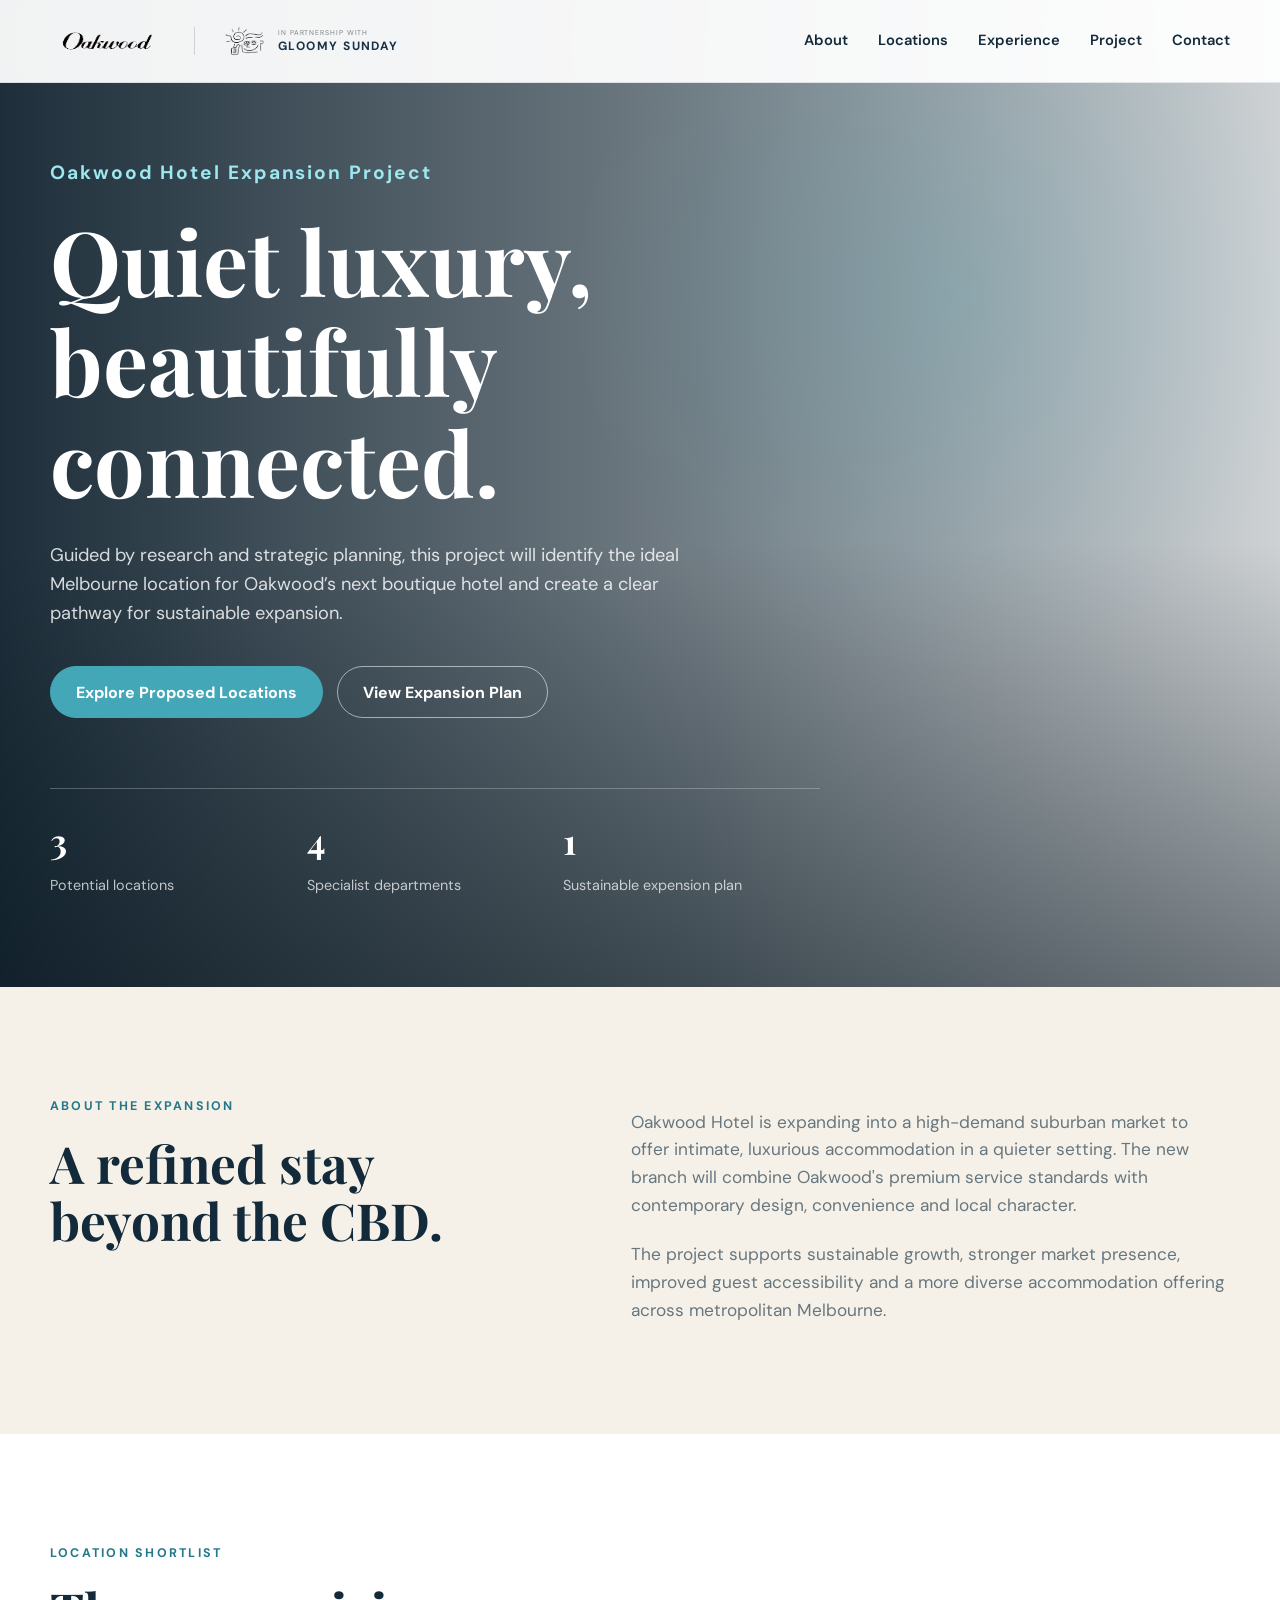
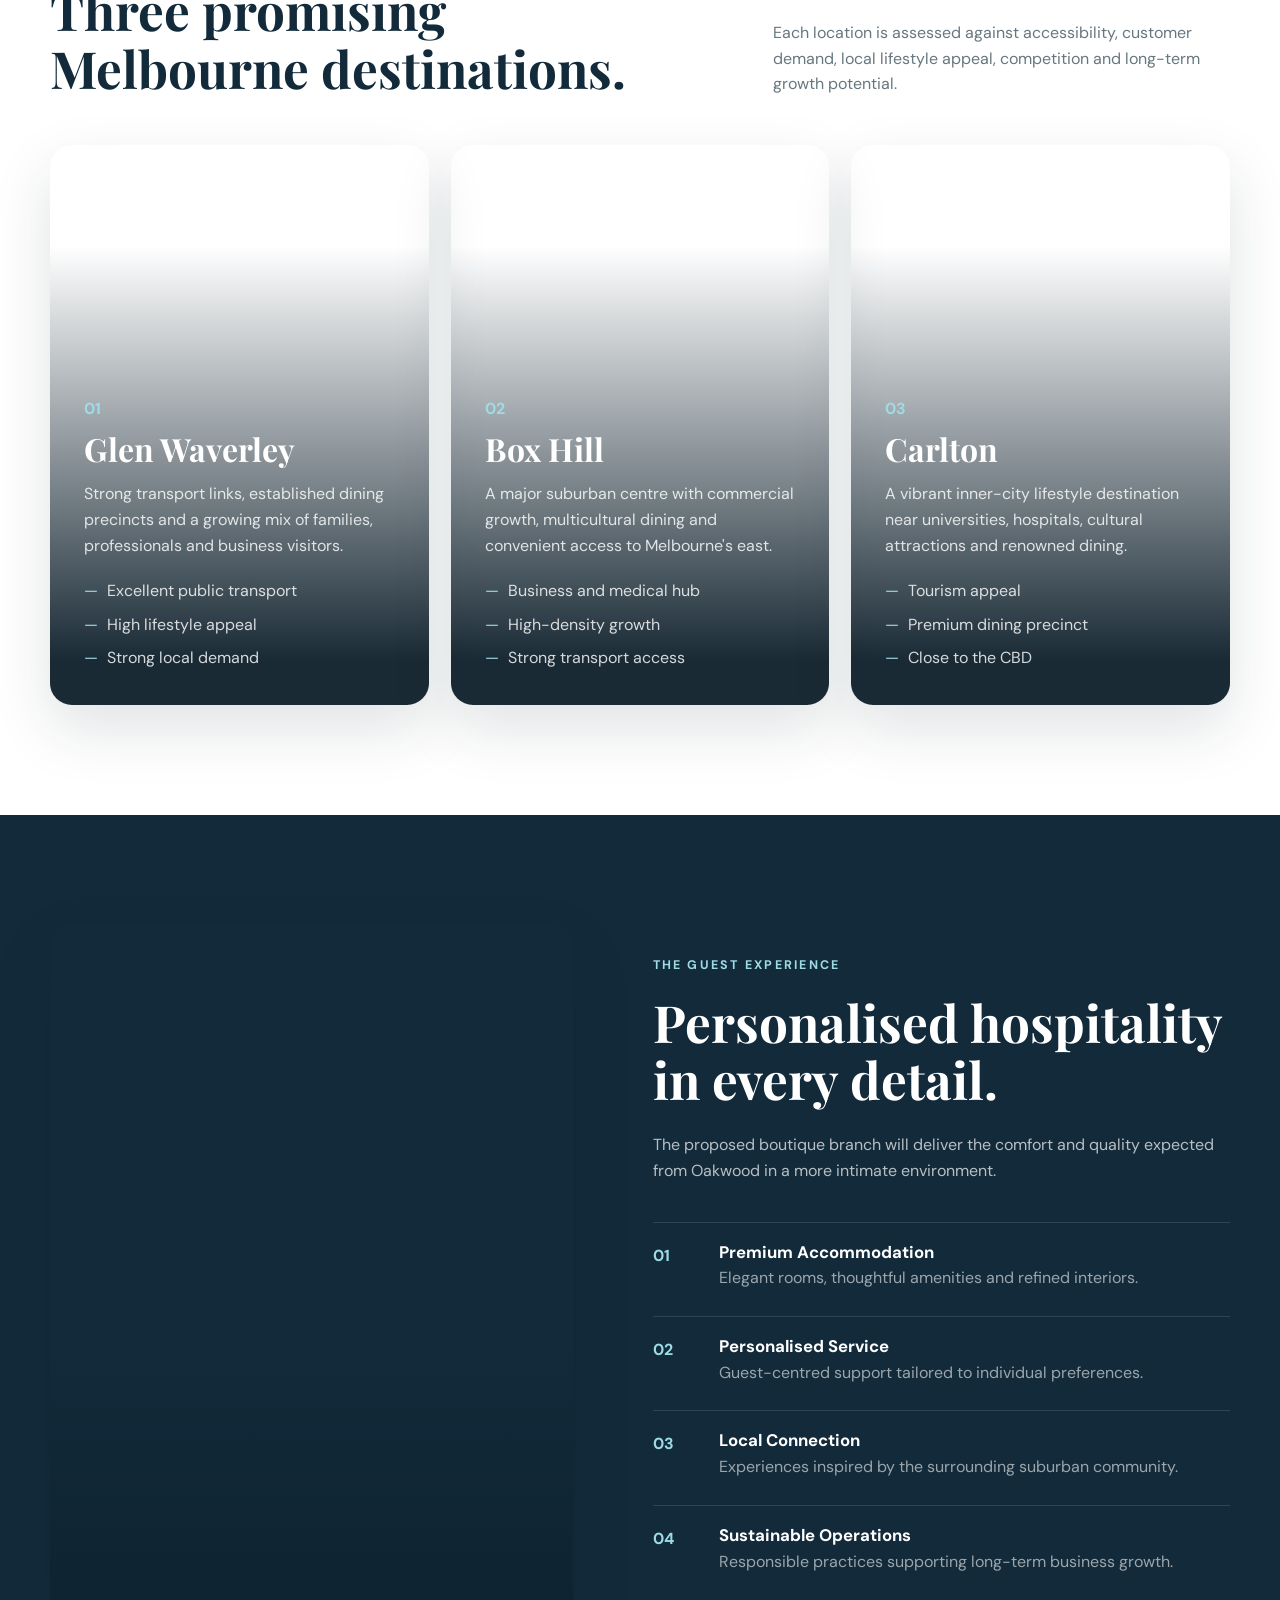
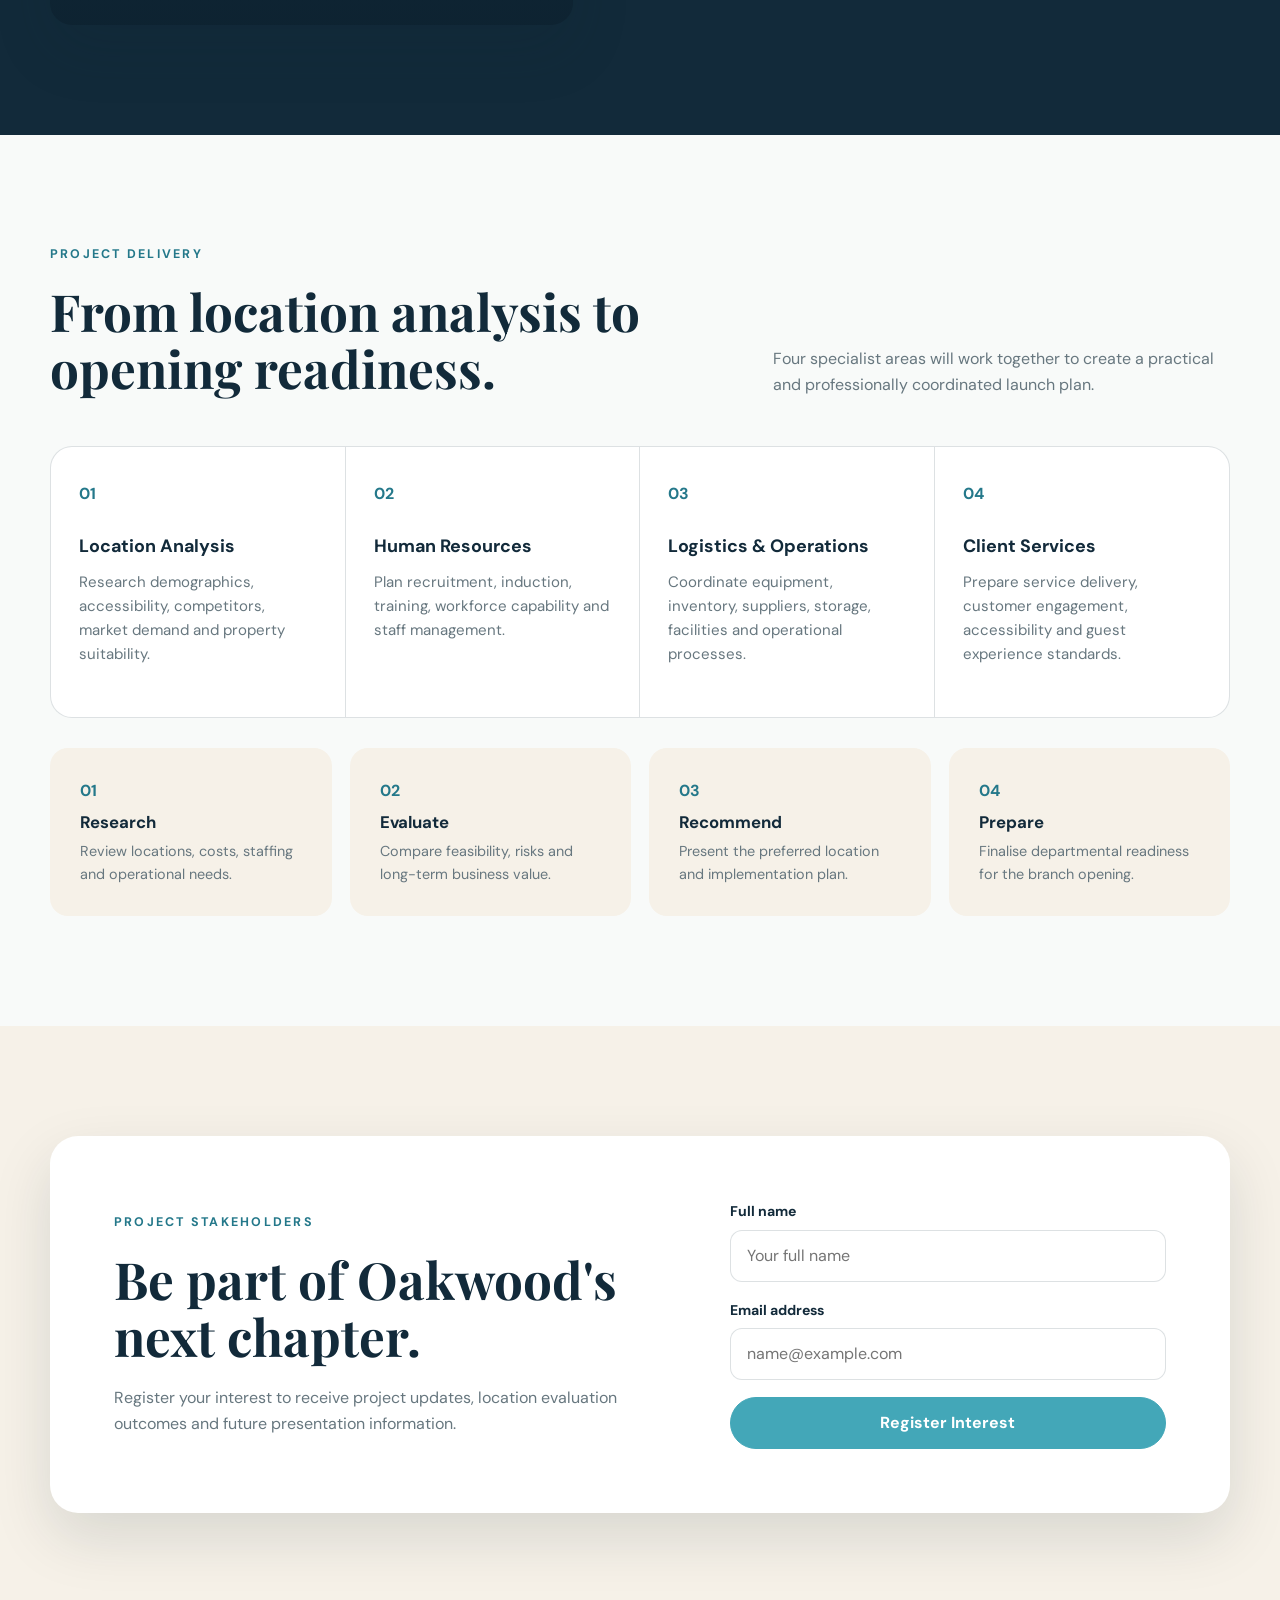
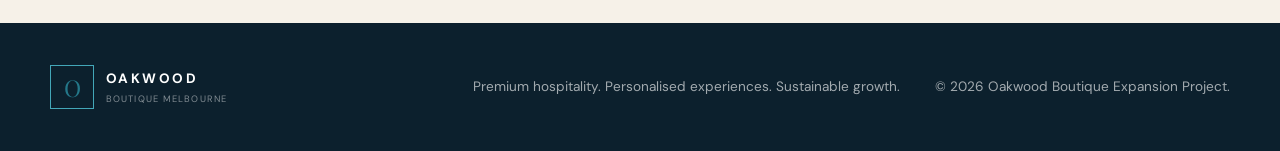
==== index.html @ e3564b0d "updating landing page, added team page" ====
<!DOCTYPE html>
<html lang="en">
<head>
  <meta charset="UTF-8" />
  <meta name="viewport" content="width=device-width, initial-scale=1.0" />
  <meta name="description" content="Oakwood Boutique Melbourne — intimate luxury accommodation in a quieter lifestyle destination." />
  <title>Oakwood Boutique Melbourne</title>
  <link rel="preconnect" href="https://fonts.googleapis.com" />
  <link rel="preconnect" href="https://fonts.gstatic.com" crossorigin />
  <link href="https://fonts.googleapis.com/css2?family=DM+Sans:wght@400;500;600;700&family=Playfair+Display:wght@600;700&display=swap" rel="stylesheet" />
  <link rel="stylesheet" href="styles.css" />
</head>

<body>
  <header class="site-header">
    <div class="container nav-wrap">

      <!-- OAKWOOD LOGO -->
      <a
        class="oakwood-link"
        href="https://www.discoverasr.com/en/oakwood"
        target="_blank"
        rel=""
        aria-label="Visit the Oakwood website"
      >
        <img  src="assets/img/oakwood.png" alt="Oakwood" class="oakwood-logo">
      </a>

      <span class="brand-divider" aria-hidden="true"></span>

      <!-- OUR LOGO -->
      <a
        class="partner-brand"
        href="gloomy_sunday.html"
        target="_blank"
        rel="noopener noreferrer"
        aria-label="Visit the Gloomy Sunday website"
      >
       <!--<span class="partner-brand" href="" aria-label="Your company website"> --> 
          <img src="assets/img/logo.png" alt="Gloomy Sunday" class="partner-logo">
       <!-- </span> -->
        <span class="partner-text">
          <small>IN PARTNERSHIP WITH</small>
          <strong>GLOOMY SUNDAY</strong>
        </span>
      </a>

      <nav class="nav" aria-label="Primary navigation">
        <a href="#about">About</a>
        <a href="#locations">Locations</a>
        <a href="#experience">Experience</a>
        <a href="#project">Project</a>
        <a href="#contact">Contact</a>
      </nav>
      <!-- 
      <a class="btn btn-small" href="#contact">Register Interest</a>
      -->
    </div>
  </header>

  <main>
    <section class="hero" id="home">
      <div class="hero-overlay"></div>
      <div class="container hero-content">
        <p class="project-title">Oakwood Hotel Expansion Project</p>
        <h1>Quiet luxury,<br />beautifully connected.</h1>
        <p class="hero-copy">Guided by research and strategic planning, this project will identify the ideal Melbourne location for Oakwood’s next boutique hotel and create a clear pathway for sustainable expansion.</p>
        <div class="hero-actions">
          <a class="btn" href="#locations">Explore Proposed Locations</a>
          <a class="btn btn-ghost" href="#project">View Expansion Plan</a>
        </div>
        <div class="hero-stats" aria-label="Project highlights">
          <div><strong>3</strong><span>Potential locations</span></div>
          <div><strong>4</strong><span>Specialist departments</span></div>
          <div><strong>1</strong><span>Sustainable expension plan</span></div>
        </div>
      </div>
    </section>

    <section class="intro section" id="about">
      <div class="container split">
        <div>
          <p class="eyebrow">ABOUT THE EXPANSION</p>
          <h2>A refined stay beyond the CBD.</h2>
        </div>
        <div class="intro-copy">
          <p>Oakwood Hotel is expanding into a high-demand suburban market to offer intimate, luxurious accommodation in a quieter setting. The new branch will combine Oakwood's premium service standards with contemporary design, convenience and local character.</p>
          <p>The project supports sustainable growth, stronger market presence, improved guest accessibility and a more diverse accommodation offering across metropolitan Melbourne.</p>
        </div>
      </div>
    </section>

    <section class="locations section" id="locations">
      <div class="container">
        <div class="section-heading">
          <div>
            <p class="eyebrow">LOCATION SHORTLIST</p>
            <h2>Three promising Melbourne destinations.</h2>
          </div>
          <p>Each location is assessed against accessibility, customer demand, local lifestyle appeal, competition and long-term growth potential.</p>
        </div>
        <div class="location-grid">
          <article class="location-card card-one">
            <div class="card-shade"></div>
            <div class="location-content">
              <span>01</span><h3>Glen Waverley</h3>
              <p>Strong transport links, established dining precincts and a growing mix of families, professionals and business visitors.</p>
              <ul><li>Excellent public transport</li><li>High lifestyle appeal</li><li>Strong local demand</li></ul>
            </div>
          </article>
          <article class="location-card card-two">
            <div class="card-shade"></div>
            <div class="location-content">
              <span>02</span><h3>Box Hill</h3>
              <p>A major suburban centre with commercial growth, multicultural dining and convenient access to Melbourne's east.</p>
              <ul><li>Business and medical hub</li><li>High-density growth</li><li>Strong transport access</li></ul>
            </div>
          </article>
          <article class="location-card card-three">
            <div class="card-shade"></div>
            <div class="location-content">
              <span>03</span><h3>Carlton</h3>
              <p>A vibrant inner-city lifestyle destination near universities, hospitals, cultural attractions and renowned dining.</p>
              <ul><li>Tourism appeal</li><li>Premium dining precinct</li><li>Close to the CBD</li></ul>
            </div>
          </article>
        </div>
      </div>
    </section>

    <section class="experience section" id="experience">
      <div class="container experience-grid">
        <div class="experience-image" role="img" aria-label="Luxury boutique hotel room"></div>
        <div class="experience-content">
          <p class="eyebrow">THE GUEST EXPERIENCE</p>
          <h2>Personalised hospitality in every detail.</h2>
          <p>The proposed boutique branch will deliver the comfort and quality expected from Oakwood in a more intimate environment.</p>
          <div class="feature-list">
            <article><span>01</span><div><h3>Premium Accommodation</h3><p>Elegant rooms, thoughtful amenities and refined interiors.</p></div></article>
            <article><span>02</span><div><h3>Personalised Service</h3><p>Guest-centred support tailored to individual preferences.</p></div></article>
            <article><span>03</span><div><h3>Local Connection</h3><p>Experiences inspired by the surrounding suburban community.</p></div></article>
            <article><span>04</span><div><h3>Sustainable Operations</h3><p>Responsible practices supporting long-term business growth.</p></div></article>
          </div>
        </div>
      </div>
    </section>

    <section class="project section" id="project">
      <div class="container">
        <div class="section-heading">
          <div><p class="eyebrow">PROJECT DELIVERY</p><h2>From location analysis to opening readiness.</h2></div>
          <p>Four specialist areas will work together to create a practical and professionally coordinated launch plan.</p>
        </div>
        <div class="department-grid">
          <article><span>01</span><h3>Location Analysis</h3><p>Research demographics, accessibility, competitors, market demand and property suitability.</p></article>
          <article><span>02</span><h3>Human Resources</h3><p>Plan recruitment, induction, training, workforce capability and staff management.</p></article>
          <article><span>03</span><h3>Logistics & Operations</h3><p>Coordinate equipment, inventory, suppliers, storage, facilities and operational processes.</p></article>
          <article><span>04</span><h3>Client Services</h3><p>Prepare service delivery, customer engagement, accessibility and guest experience standards.</p></article>
        </div>
        <div class="timeline">
          <div><span>01</span><h3>Research</h3><p>Review locations, costs, staffing and operational needs.</p></div>
          <div><span>02</span><h3>Evaluate</h3><p>Compare feasibility, risks and long-term business value.</p></div>
          <div><span>03</span><h3>Recommend</h3><p>Present the preferred location and implementation plan.</p></div>
          <div><span>04</span><h3>Prepare</h3><p>Finalise departmental readiness for the branch opening.</p></div>
        </div>
      </div>
    </section>

    <section class="cta section" id="contact">
      <div class="container cta-box">
        <div>
          <p class="eyebrow">PROJECT STAKEHOLDERS</p>
          <h2>Be part of Oakwood's next chapter.</h2>
          <p>Register your interest to receive project updates, location evaluation outcomes and future presentation information.</p>
        </div>
        <form class="interest-form">
          <label><span>Full name</span><input type="text" name="name" placeholder="Your full name" required /></label>
          <label><span>Email address</span><input type="email" name="email" placeholder="name@example.com" required /></label>
          <button class="btn" type="submit">Register Interest</button>
        </form>
      </div>
    </section>
  </main>

  <footer class="site-footer">
    <div class="container footer-wrap">
      <a class="brand footer-brand" href="#home"><span class="brand-mark">O</span><span><strong>OAKWOOD</strong><small>BOUTIQUE MELBOURNE</small></span></a>
      <p>Premium hospitality. Personalised experiences. Sustainable growth.</p>
      <p>© 2026 Oakwood Boutique Expansion Project.</p>
    </div>
  </footer>
</body>
</html>
---- styles.css ----
:root {
    --navy: #122a3a;
    --navy-light: #1c4054;
    --teal: #43a7b8;
    --teal-dark: #24788a;
    --cream: #f6f1e8;
    --white: #fff;
    --text: #25333a;
    --muted: #67777f;
    --line: rgba(18, 42, 58, .14);
    --shadow: 0 24px 60px rgba(14, 36, 48, .13);
    --radius: 22px
}

* {
    box-sizing: border-box;
    margin: 0;
    padding: 0
}

html {
    scroll-behavior: smooth
}

body {
    font-family: "DM Sans", sans-serif;
    color: var(--text);
    background: var(--white);
    line-height: 1.6
}

a {
    color: inherit;
    text-decoration: none
}

ul {
    list-style: none
}

button,
input {
    font: inherit
}

.container {
    width: min(1180px, calc(100% - 40px));
    margin-inline: auto
}

.section {
    padding: 110px 0
}

.eyebrow {
    margin-bottom: 18px;
    color: var(--teal-dark);
    font-size: .78rem;
    font-weight: 700;
    letter-spacing: .18em
}

h1,
h2,
h3 {
    font-family: "Playfair Display", serif;
    color: var(--navy);
    line-height: 1.12
}

h1 {
    font-size: clamp(3.2rem, 7vw, 6.8rem)
}

h2 {
    font-size: clamp(2.25rem, 4vw, 4.25rem)
}

h3 {
    font-size: 1.4rem
}

.btn {
    display: inline-flex;
    align-items: center;
    justify-content: center;
    min-height: 52px;
    padding: 0 25px;
    border: 1px solid var(--teal);
    border-radius: 999px;
    background: var(--teal);
    color: var(--white);
    font-weight: 700;
    transition: .25s ease;
    cursor: pointer
}

.btn:hover {
    transform: translateY(-2px);
    background: var(--teal-dark);
    border-color: var(--teal-dark)
}

.btn-small {
    min-height: 44px;
    padding-inline: 20px;
    font-size: .9rem
}

.btn-ghost {
    background: transparent;
    border-color: rgba(255, 255, 255, .55)
}

.btn-ghost:hover {
    background: var(--white);
    border-color: var(--white);
    color: var(--navy)
}

.site-header {
    position: fixed;
    inset: 0 0 auto;
    z-index: 20;
    background: rgba(255, 255, 255, .94);
    border-bottom: 1px solid rgba(18, 42, 58, .1);
    backdrop-filter: blur(16px)
}

.nav-wrap {
    min-height: 82px;
    display: flex;
    align-items: center;
    gap: 28px
}

.brand {
    display: inline-flex;
    align-items: center;
    gap: 12px
}

.brand-mark {
    width: 44px;
    height: 44px;
    display: grid;
    place-items: center;
    border: 1px solid var(--teal);
    color: var(--teal-dark);
    font-family: "Playfair Display", serif;
    font-size: 1.45rem
}

.brand strong,
.brand small {
    display: block
}

.brand strong {
    color: var(--navy);
    letter-spacing: .18em
}

.brand small {
    margin-top: 2px;
    color: var(--muted);
    font-size: .58rem;
    letter-spacing: .12em
}

.nav {
    display: flex;
    gap: 30px;
    margin-left: auto;
}

.nav a {
    color: var(--navy);
    font-size: .92rem;
    font-weight: 600
}

.nav a:hover {
    color: var(--teal-dark)
}

.hero {
    min-height: 850px;
    position: relative;
    display: grid;
    align-items: center;
    padding: 160px 0 90px;
    background: linear-gradient(90deg, rgba(10, 29, 42, .92), rgba(10, 29, 42, .57) 55%, rgba(10, 29, 42, .2)), url("https://images.unsplash.com/photo-1566073771259-6a8506099945?auto=format&fit=crop&w=2200&q=85") center/cover no-repeat
}

.hero-overlay {
    position: absolute;
    inset: 0;
    background: radial-gradient(circle at 74% 30%, rgba(67, 167, 184, .18), transparent 32%), linear-gradient(0deg, rgba(4, 17, 25, .48), transparent 45%)
}

.hero-content {
    position: relative;
    z-index: 1
}

.hero .eyebrow {
    color: #9edbe5
}

.hero h1 {
    max-width: 830px;
    color: var(--white)
}

.hero-copy {
    max-width: 680px;
    margin-top: 30px;
    color: rgba(255, 255, 255, .82);
    font-size: 1.14rem
}

.hero-actions {
    display: flex;
    flex-wrap: wrap;
    gap: 14px;
    margin-top: 38px
}

.hero-stats {
    max-width: 770px;
    display: grid;
    grid-template-columns: repeat(3, 1fr);
    margin-top: 70px;
    border-top: 1px solid rgba(255, 255, 255, .25)
}

.hero-stats div {
    padding: 24px 28px 0 0
}

.hero-stats strong,
.hero-stats span {
    display: block
}

.hero-stats strong {
    color: var(--white);
    font-family: "Playfair Display", serif;
    font-size: 2.2rem
}

.hero-stats span {
    margin-top: 4px;
    color: rgba(255, 255, 255, .72);
    font-size: .9rem
}

.intro {
    background: var(--cream)
}

.split {
    display: grid;
    grid-template-columns: .9fr 1.1fr;
    align-items: start;
    gap: 90px
}

.intro-copy {
    display: grid;
    gap: 22px;
    padding-top: 12px;
    color: var(--muted);
    font-size: 1.08rem
}

.section-heading {
    display: grid;
    grid-template-columns: 1fr .7fr;
    align-items: end;
    gap: 70px;
    margin-bottom: 48px
}

.section-heading>p {
    max-width: 500px;
    color: var(--muted)
}

.location-grid {
    display: grid;
    grid-template-columns: repeat(3, 1fr);
    gap: 22px
}

.location-card {
    min-height: 560px;
    position: relative;
    overflow: hidden;
    display: flex;
    align-items: end;
    border-radius: var(--radius);
    background-position: center;
    background-size: cover;
    box-shadow: var(--shadow)
}

.card-one {
    background-image: url("https://images.unsplash.com/photo-1518005020951-eccb494ad742?auto=format&fit=crop&w=1000&q=85")
}

.card-two {
    background-image: url("https://images.unsplash.com/photo-1480714378408-67cf0d13bc1b?auto=format&fit=crop&w=1000&q=85")
}

.card-three {
    background-image: url("https://images.unsplash.com/photo-1519046904884-53103b34b206?auto=format&fit=crop&w=1000&q=85")
}

.card-shade {
    position: absolute;
    inset: 0;
    background: linear-gradient(180deg, transparent 18%, rgba(8, 26, 38, .93) 92%)
}

.location-content {
    position: relative;
    z-index: 1;
    padding: 34px;
    color: rgba(255, 255, 255, .82)
}

.location-content>span {
    color: #9edbe5;
    font-weight: 700
}

.location-content h3 {
    margin: 9px 0 15px;
    color: var(--white);
    font-size: 2rem
}

.location-content ul {
    display: grid;
    gap: 8px;
    margin-top: 20px
}

.location-content li::before {
    content: "—";
    margin-right: 9px;
    color: #9edbe5
}

.experience {
    background: var(--navy)
}

.experience-grid {
    display: grid;
    grid-template-columns: .95fr 1.05fr;
    gap: 80px;
    align-items: center
}

.experience-image {
    min-height: 700px;
    border-radius: var(--radius);
    background: linear-gradient(180deg, transparent 60%, rgba(10, 29, 42, .55)), url("https://images.unsplash.com/photo-1611892440504-42a792e24d32?auto=format&fit=crop&w=1200&q=85") center/cover;
    box-shadow: var(--shadow)
}

.experience-content .eyebrow {
    color: #9edbe5
}

.experience-content h2 {
    color: var(--white)
}

.experience-content>p:not(.eyebrow) {
    max-width: 570px;
    margin-top: 24px;
    color: rgba(255, 255, 255, .7)
}

.feature-list {
    display: grid;
    gap: 5px;
    margin-top: 38px
}

.feature-list article {
    display: grid;
    grid-template-columns: 48px 1fr;
    gap: 18px;
    padding: 20px 0;
    border-top: 1px solid rgba(255, 255, 255, .12)
}

.feature-list article>span {
    color: #9edbe5;
    font-weight: 700
}

.feature-list h3 {
    color: var(--white);
    font-family: "DM Sans", sans-serif;
    font-size: 1.05rem
}

.feature-list p {
    margin-top: 4px;
    color: rgba(255, 255, 255, .58)
}

.project {
    background: #f8faf9
}

.department-grid {
    display: grid;
    grid-template-columns: repeat(4, 1fr);
    border: 1px solid var(--line);
    border-radius: var(--radius);
    overflow: hidden;
    background: var(--white)
}

.department-grid article {
    min-height: 270px;
    padding: 34px 28px;
    border-right: 1px solid var(--line)
}

.department-grid article:last-child {
    border-right: 0
}

.department-grid span {
    display: block;
    margin-bottom: 30px;
    color: var(--teal-dark);
    font-weight: 700
}

.department-grid h3 {
    margin-bottom: 14px;
    font-family: "DM Sans", sans-serif;
    font-size: 1.12rem
}

.department-grid p {
    color: var(--muted);
    font-size: .94rem
}

.timeline {
    display: grid;
    grid-template-columns: repeat(4, 1fr);
    gap: 18px;
    margin-top: 30px
}

.timeline div {
    padding: 30px;
    border-radius: 18px;
    background: var(--cream)
}

.timeline span {
    color: var(--teal-dark);
    font-weight: 700
}

.timeline h3 {
    margin: 10px 0 8px;
    font-family: "DM Sans", sans-serif;
    font-size: 1.05rem
}

.timeline p {
    color: var(--muted);
    font-size: .9rem
}

.cta {
    background: var(--cream)
}

.cta-box {
    display: grid;
    grid-template-columns: 1fr .8fr;
    gap: 70px;
    align-items: center;
    padding: 64px;
    border-radius: 28px;
    background: var(--white);
    box-shadow: var(--shadow)
}

.cta-box>div>p:last-child {
    max-width: 620px;
    margin-top: 20px;
    color: var(--muted)
}

.interest-form {
    display: grid;
    gap: 17px
}

.interest-form label {
    display: grid;
    gap: 7px
}

.interest-form label span {
    color: var(--navy);
    font-size: .88rem;
    font-weight: 700
}

.interest-form input {
    width: 100%;
    min-height: 52px;
    padding: 0 16px;
    border: 1px solid var(--line);
    border-radius: 12px;
    outline: 0
}

.interest-form input:focus {
    border-color: var(--teal);
    box-shadow: 0 0 0 4px rgba(67, 167, 184, .12)
}

.site-footer {
    padding: 42px 0;
    background: #0c202d;
    color: rgba(255, 255, 255, .62)
}

.footer-wrap {
    display: grid;
    grid-template-columns: 1fr auto auto;
    align-items: center;
    gap: 35px;
    font-size: .85rem
}

.footer-brand strong {
    color: var(--white)
}

.footer-brand small {
    color: rgba(255, 255, 255, .48)
}

@media(max-width:980px) {
    .nav {
        display: none
    }

    .section {
        padding: 85px 0
    }

    .split,
    .section-heading,
    .experience-grid,
    .cta-box {
        grid-template-columns: 1fr;
        gap: 40px
    }

    .location-grid {
        grid-template-columns: 1fr
    }

    .location-card {
        min-height: 480px
    }

    .department-grid,
    .timeline {
        grid-template-columns: repeat(2, 1fr)
    }

    .department-grid article:nth-child(2) {
        border-right: 0
    }

    .department-grid article:nth-child(-n+2) {
        border-bottom: 1px solid var(--line)
    }

    .footer-wrap {
        grid-template-columns: 1fr
    }
}

@media(max-width:640px) {
    .container {
        width: min(100% - 26px, 1180px)
    }

    .site-header .btn-small {
        display: none
    }

    .nav-wrap {
        min-height: 72px
    }

    .hero {
        min-height: 760px;
        padding-top: 130px
    }

    .hero-actions {
        align-items: stretch;
        flex-direction: column
    }

    .hero-stats {
        grid-template-columns: 1fr;
        gap: 12px;
        margin-top: 48px
    }

    .hero-stats div {
        display: flex;
        align-items: baseline;
        gap: 15px;
        padding-top: 15px
    }

    .location-content {
        padding: 28px 24px
    }

    .experience-image {
        min-height: 480px
    }

    .department-grid,
    .timeline {
        grid-template-columns: 1fr
    }

    .department-grid article {
        border-right: 0;
        border-bottom: 1px solid var(--line)
    }

    .department-grid article:last-child {
        border-bottom: 0
    }

    .cta-box {
        padding: 34px 24px
    }
}

.brand-lockup {
    display: flex;
    align-items: center;
    gap: 18px;
    min-height: 64px;
}

.brand,
.partner-brand {
    display: flex;
    align-items: center;
    text-decoration: none;
}

.oakwood-logo {
    display: block;
    width: 116px;
    height: auto;
}

.brand-divider {
    width: 1px;
    height: 28px;
    background: #cbd3d7;
}

.partner-brand {
    gap: 10px;
    color: #173247;
}

.partner-logo {
    display: block;
    width: 45px;
    height: 45px;
    object-fit: contain;

    /* Temporarily hides a white PNG background */
    mix-blend-mode: multiply;
}

.partner-text {
    display: flex;
    flex-direction: column;
    line-height: 1.1;
}

.partner-text small {
    margin-bottom: 4px;
    color: #76838a;
    font-size: 7px;
    letter-spacing: 0.13em;
}

.partner-text strong {
    color: #173247;
    font-size: 12px;
    letter-spacing: 0.12em;
    white-space: nowrap;
}

.project-title {
  margin: 0 0 24px;
  color: #9de7ef;
  font-size: clamp(16px, 1.5vw, 22px);
  font-weight: 700;
  line-height: 1.35;
  letter-spacing: 0.1em;
}

.gloomy-page {
  margin: 0;
  color: #173247;
  background: #f4f1eb;
}

.gloomy-header {
  background: #ffffff;
  border-bottom: 1px solid #dfe4e6;
}

.gloomy-nav {
  min-height: 82px;
  display: flex;
  align-items: center;
  justify-content: space-between;
}

.back-link,
.gloomy-brand {
  color: #173247;
  text-decoration: none;
}

.gloomy-brand {
  display: flex;
  align-items: center;
  gap: 10px;
  letter-spacing: 0.12em;
}

.gloomy-brand img {
  width: 34px;
  height: 34px;
  object-fit: contain;
}

.gloomy-hero {
  min-height: calc(100vh - 82px);
  display: flex;
  align-items: center;
}

.gloomy-hero-content {
  max-width: 850px;
}

.gloomy-hero h1 {
  margin: 18px 0 24px;
  font-size: clamp(56px, 8vw, 120px);
  line-height: 0.92;
}

.gloomy-introduction {
  max-width: 650px;
  margin-bottom: 32px;
  font-size: 19px;
  line-height: 1.7;
}

html {
  scroll-behavior: smooth;
}

.gloomy-page {
  color: #173247;
  background: #f5f2ec;
}

.gs-hero {
  padding: clamp(90px, 12vw, 150px) 0 70px;
  background:
    radial-gradient(circle at 85% 20%, #d7eef0 0, transparent 35%),
    #f5f2ec;
}

.gs-eyebrow {
  margin: 0 0 20px;
  color: #319daf;
  font-size: 12px;
  font-weight: 700;
  letter-spacing: 0.18em;
}

.gs-hero h1 {
  max-width: 1000px;
  margin: 0;
  font-size: clamp(52px, 7vw, 104px);
  line-height: 0.95;
  letter-spacing: -0.04em;
}

.gs-introduction {
  max-width: 720px;
  margin: 32px 0;
  font-size: 20px;
  line-height: 1.7;
}

.gs-actions {
  display: flex;
  flex-wrap: wrap;
  gap: 14px;
}

.gs-button {
  display: inline-flex;
  align-items: center;
  justify-content: center;
  min-height: 52px;
  padding: 0 26px;
  border: 1px solid #173247;
  border-radius: 999px;
  color: #173247;
  font-weight: 700;
  text-decoration: none;
}

.gs-button-primary {
  border-color: #43adc0;
  color: white;
  background: #43adc0;
}

.gs-button-secondary {
  background: transparent;
}

.gs-stats {
  display: grid;
  grid-template-columns: repeat(3, 1fr);
  margin-top: 90px;
  padding-top: 30px;
  border-top: 1px solid #bac5c7;
}

.gs-stats div {
  display: flex;
  flex-direction: column;
}

.gs-stats strong {
  font-family: Georgia, serif;
  font-size: 42px;
}

.gs-stats span {
  color: #607077;
}

.gs-section {
  padding: 110px 0;
}

.gs-section-heading {
  display: grid;
  grid-template-columns: 1.3fr 1fr;
  gap: 70px;
  align-items: end;
  margin-bottom: 55px;
}

.gs-section-heading h2 {
  margin: 0;
  font-size: clamp(42px, 5vw, 72px);
  line-height: 1;
}

.gs-section-heading p {
  margin: 0;
  color: #64737a;
  font-size: 17px;
  line-height: 1.7;
}

.team-grid,
.values-grid,
.working-grid {
  display: grid;
  grid-template-columns: repeat(4, 1fr);
  gap: 18px;
}

.team-card {
  position: relative;
  min-height: 390px;
  padding: 28px;
  border: 1px solid #ccd4d5;
  background: #ffffff;
}

.member-initial {
  width: 58px;
  height: 58px;
  display: grid;
  place-items: center;
  border-radius: 50%;
  color: white;
  background: #173247;
  font-family: Georgia, serif;
  font-size: 27px;
}

.member-number {
  position: absolute;
  top: 25px;
  right: 25px;
  color: #89979c;
}

.team-card h3 {
  margin: 35px 0 8px;
  font-size: 28px;
}

.member-role {
  min-height: 48px;
  color: #319daf;
  font-size: 13px;
  font-weight: 700;
  line-height: 1.5;
  letter-spacing: 0.05em;
}

.member-description {
  margin-top: 25px;
  color: #617077;
  line-height: 1.65;
}

.gs-values-section {
  color: white;
  background: #173247;
}

.gs-values-section .gs-section-heading p {
  color: #b7c6cc;
}

.value-card {
  padding: 28px 0;
  border-top: 1px solid #627681;
}

.value-card span {
  color: #63c2d1;
  font-size: 13px;
}

.value-card h3 {
  margin: 35px 0 15px;
  font-size: 23px;
}

.value-card p {
  color: #c6d1d5;
  line-height: 1.7;
}

.working-grid article {
  padding: 28px;
  background: #e7ecea;
}

.working-grid strong {
  color: #319daf;
}

.working-grid h3 {
  margin: 35px 0 14px;
  font-size: 25px;
}

.working-grid p {
  color: #617077;
  line-height: 1.7;
}

.gs-commitment {
  padding: 110px 0;
  color: white;
  background: #102b3b;
}

.commitment-inner h2 {
  max-width: 1000px;
  margin: 0 0 40px;
  font-size: clamp(38px, 5vw, 70px);
  line-height: 1.08;
}

@media (max-width: 900px) {
  .team-grid,
  .values-grid,
  .working-grid {
    grid-template-columns: repeat(2, 1fr);
  }

  .gs-section-heading {
    grid-template-columns: 1fr;
    gap: 25px;
  }
}

@media (max-width: 600px) {
  .team-grid,
  .values-grid,
  .working-grid,
  .gs-stats {
    grid-template-columns: 1fr;
  }

  .gs-stats {
    gap: 25px;
  }

  .gs-section {
    padding: 75px 0;
  }
}

.team-card .member-initial {
  width: 58px;
  height: 58px;
  min-width: 58px;
  flex: 0 0 58px;

  padding: 0;
  border-radius: 50%;
  overflow: hidden;
}

.team-card .member-initial img {
  display: block;
  width: 100%;
  height: 100%;
  max-width: 100%;

  object-fit: cover;
  object-position: center;
}

.member-initial img.sithara-photo {
  width: 90%;
  height: 90%;
  max-width: none;
  object-fit: cover;
  transform: translateX(10%);
}

.gs-values-section .gs-section-heading h2,
.gs-values-section .value-card h3 {
  color: #ffffff;
}

.gs-values-section .gs-section-heading p,
.gs-values-section .value-card p {
  color: #d8e2e6;
}

.gs-values-section .value-card {
  border-top-color: rgba(255, 255, 255, 0.35);
}

.gs-values-section .value-card span {
  color: #65d3e3;
}

.gs-commitment .commitment-inner h2 {
  color: #ffffff;
}

.gs-commitment .gs-eyebrow {
  color: #65d3e3;
}
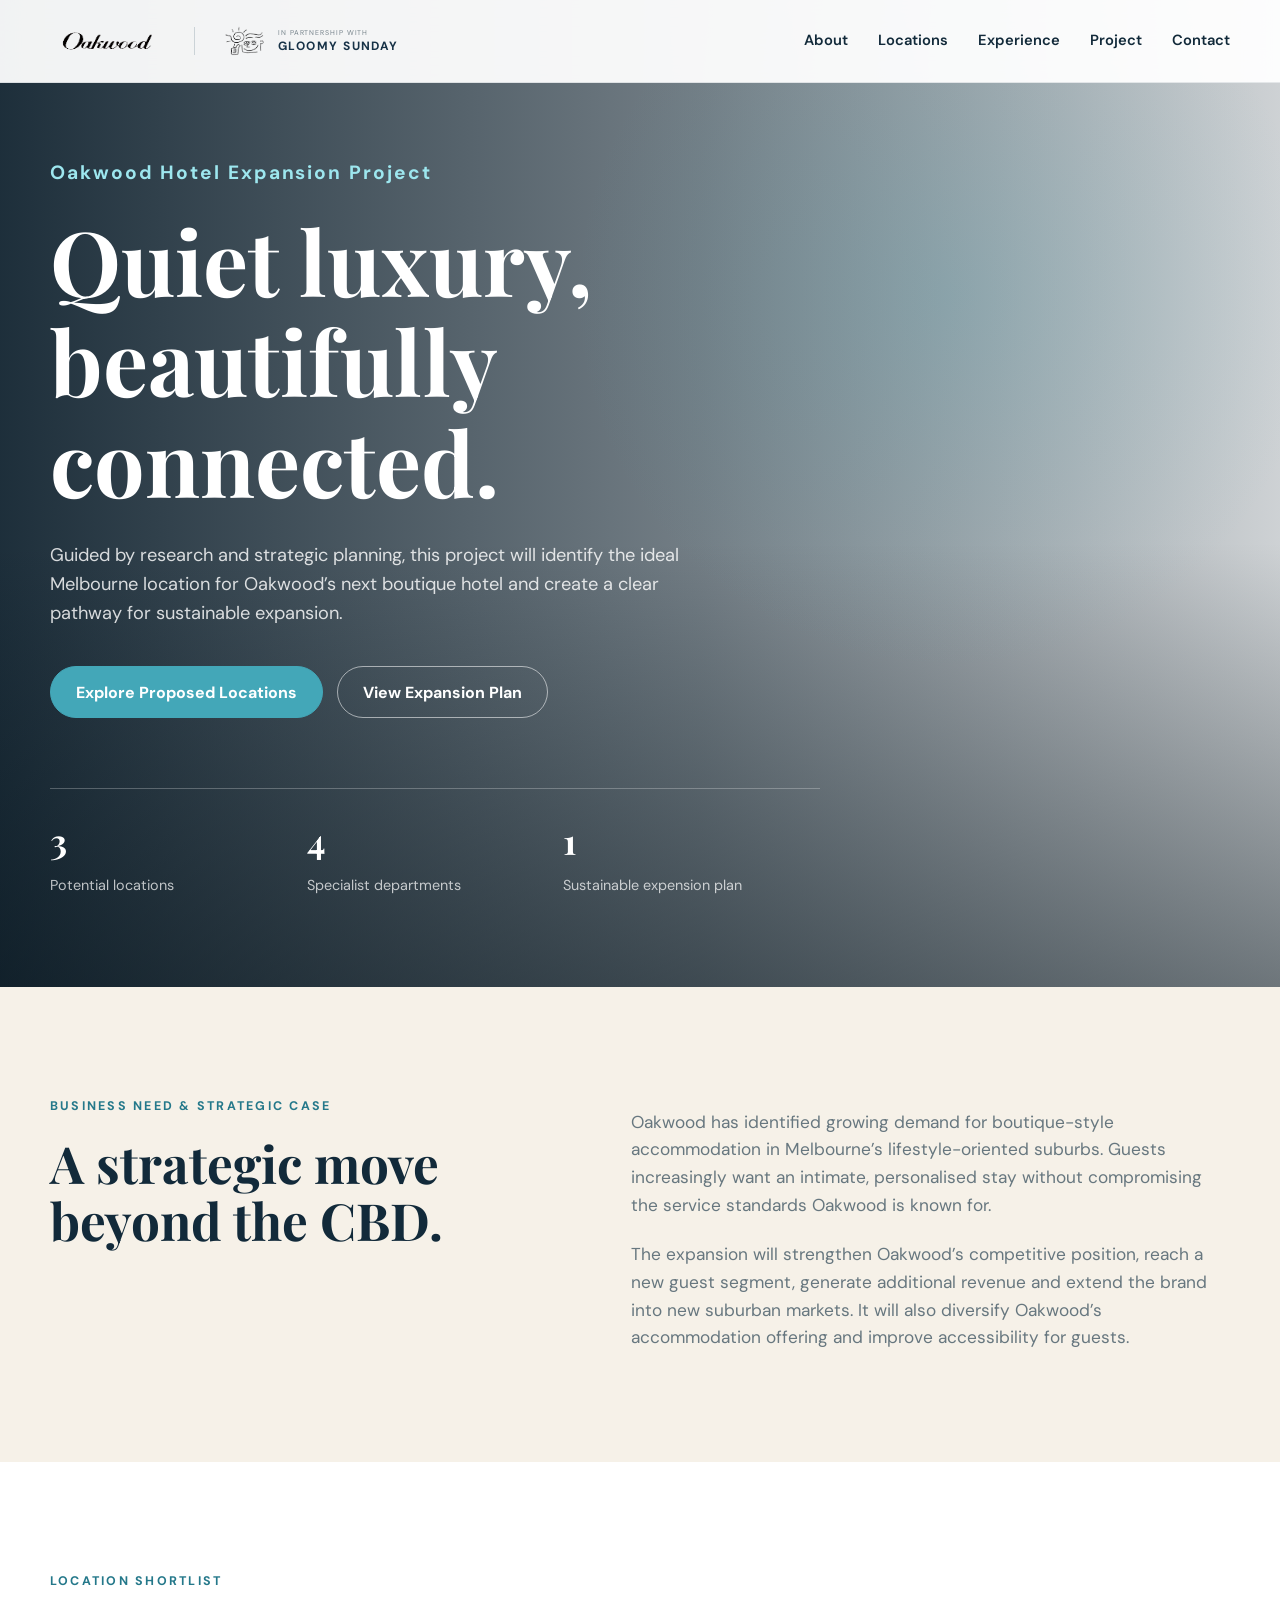
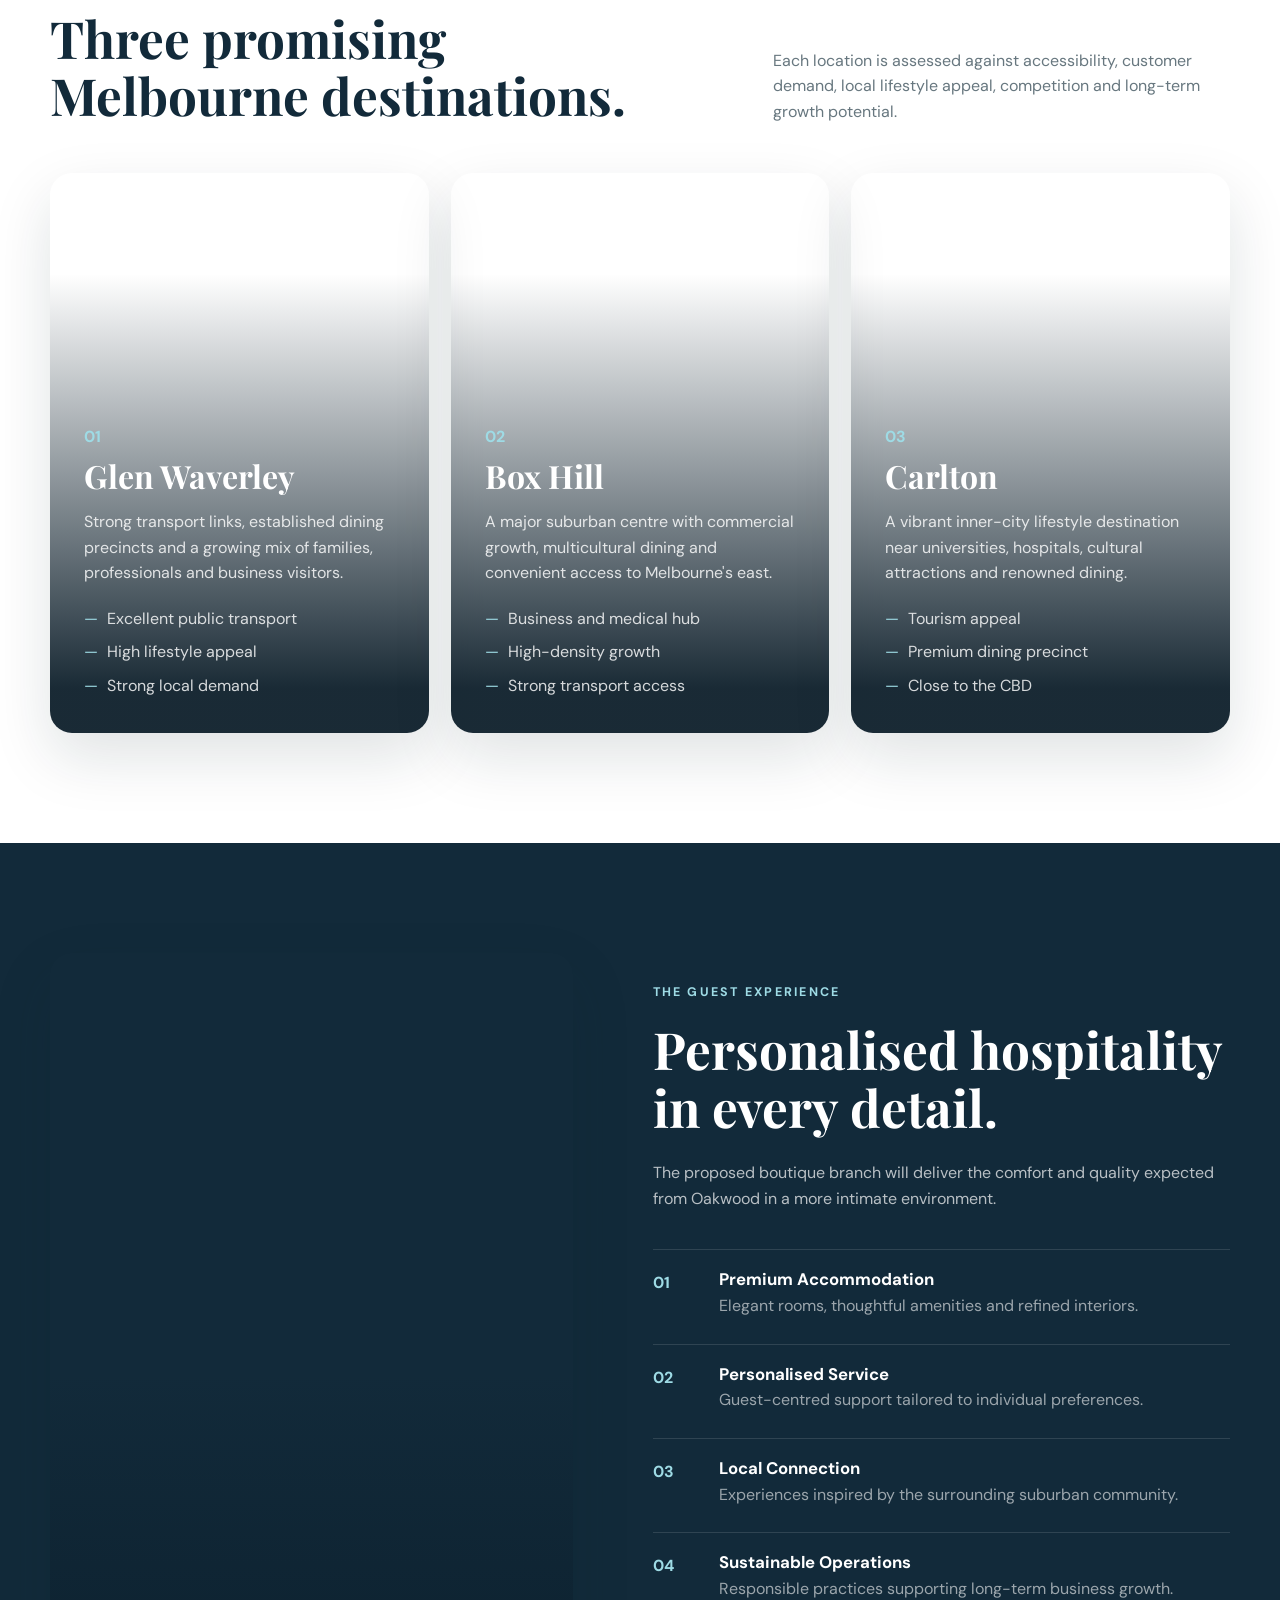
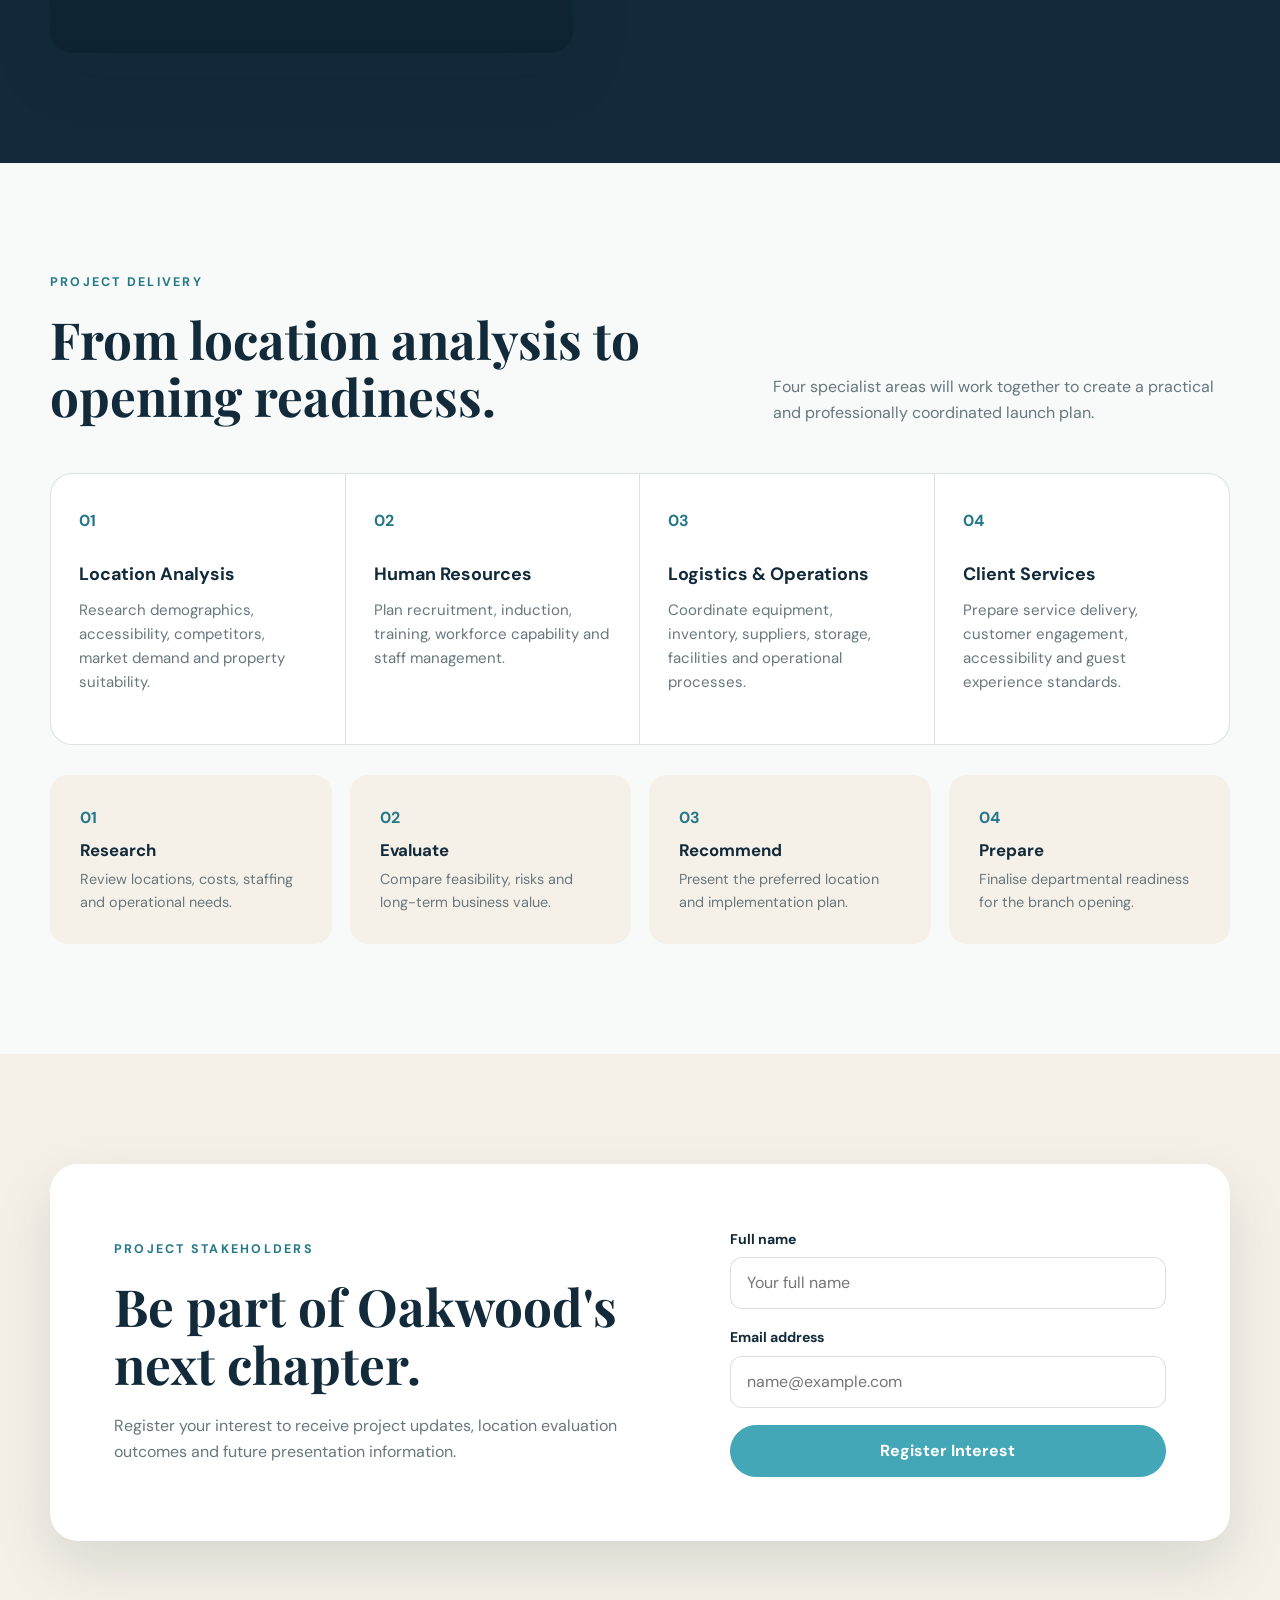
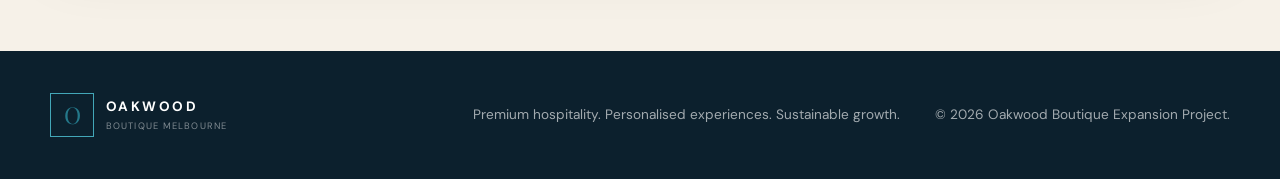
==== commit 6cc8cab0: "item 4 slide updated" ====
--- a/index.html
+++ b/index.html
@@ -80,13 +80,12 @@
     <section class="intro section" id="about">
       <div class="container split">
         <div>
-          <p class="eyebrow">ABOUT THE EXPANSION</p>
-          <h2>A refined stay beyond the CBD.</h2>
+          <p class="eyebrow">BUSINESS NEED & STRATEGIC CASE</p>
+          <h2>A strategic move beyond the CBD.</h2>
         </div>
         <div class="intro-copy">
-          <p>Oakwood Hotel is expanding into a high-demand suburban market to offer intimate, luxurious accommodation in a quieter setting. The new branch will combine Oakwood's premium service standards with contemporary design, convenience and local character.</p>
-          <p>The project supports sustainable growth, stronger market presence, improved guest accessibility and a more diverse accommodation offering across metropolitan Melbourne.</p>
-        </div>
+          <p>Oakwood has identified growing demand for boutique-style accommodation in Melbourne’s lifestyle-oriented suburbs. Guests increasingly want an intimate, personalised stay without compromising the service standards Oakwood is known for.</p>
+          <p>The expansion will strengthen Oakwood’s competitive position, reach a new guest segment, generate additional revenue and extend the brand into new suburban markets. It will also diversify Oakwood’s accommodation offering and improve accessibility for guests.</p>
       </div>
     </section>
 
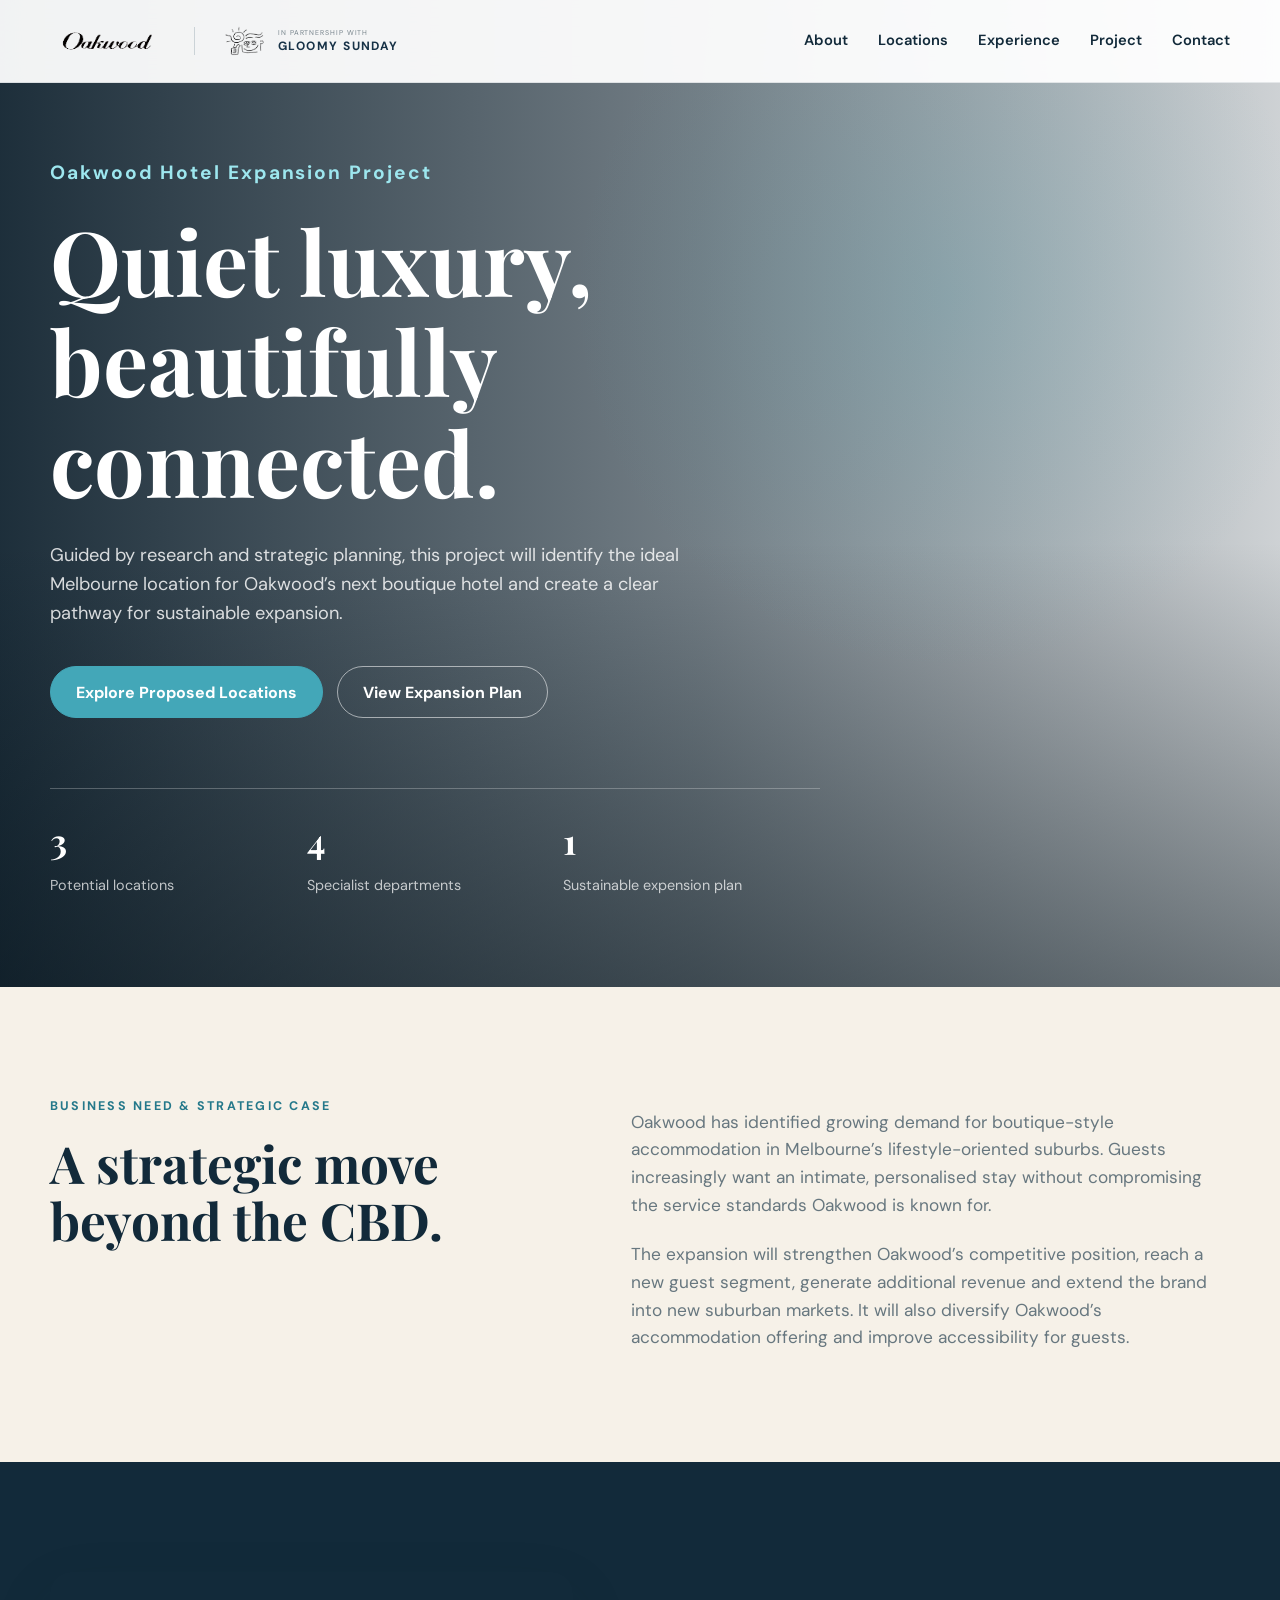
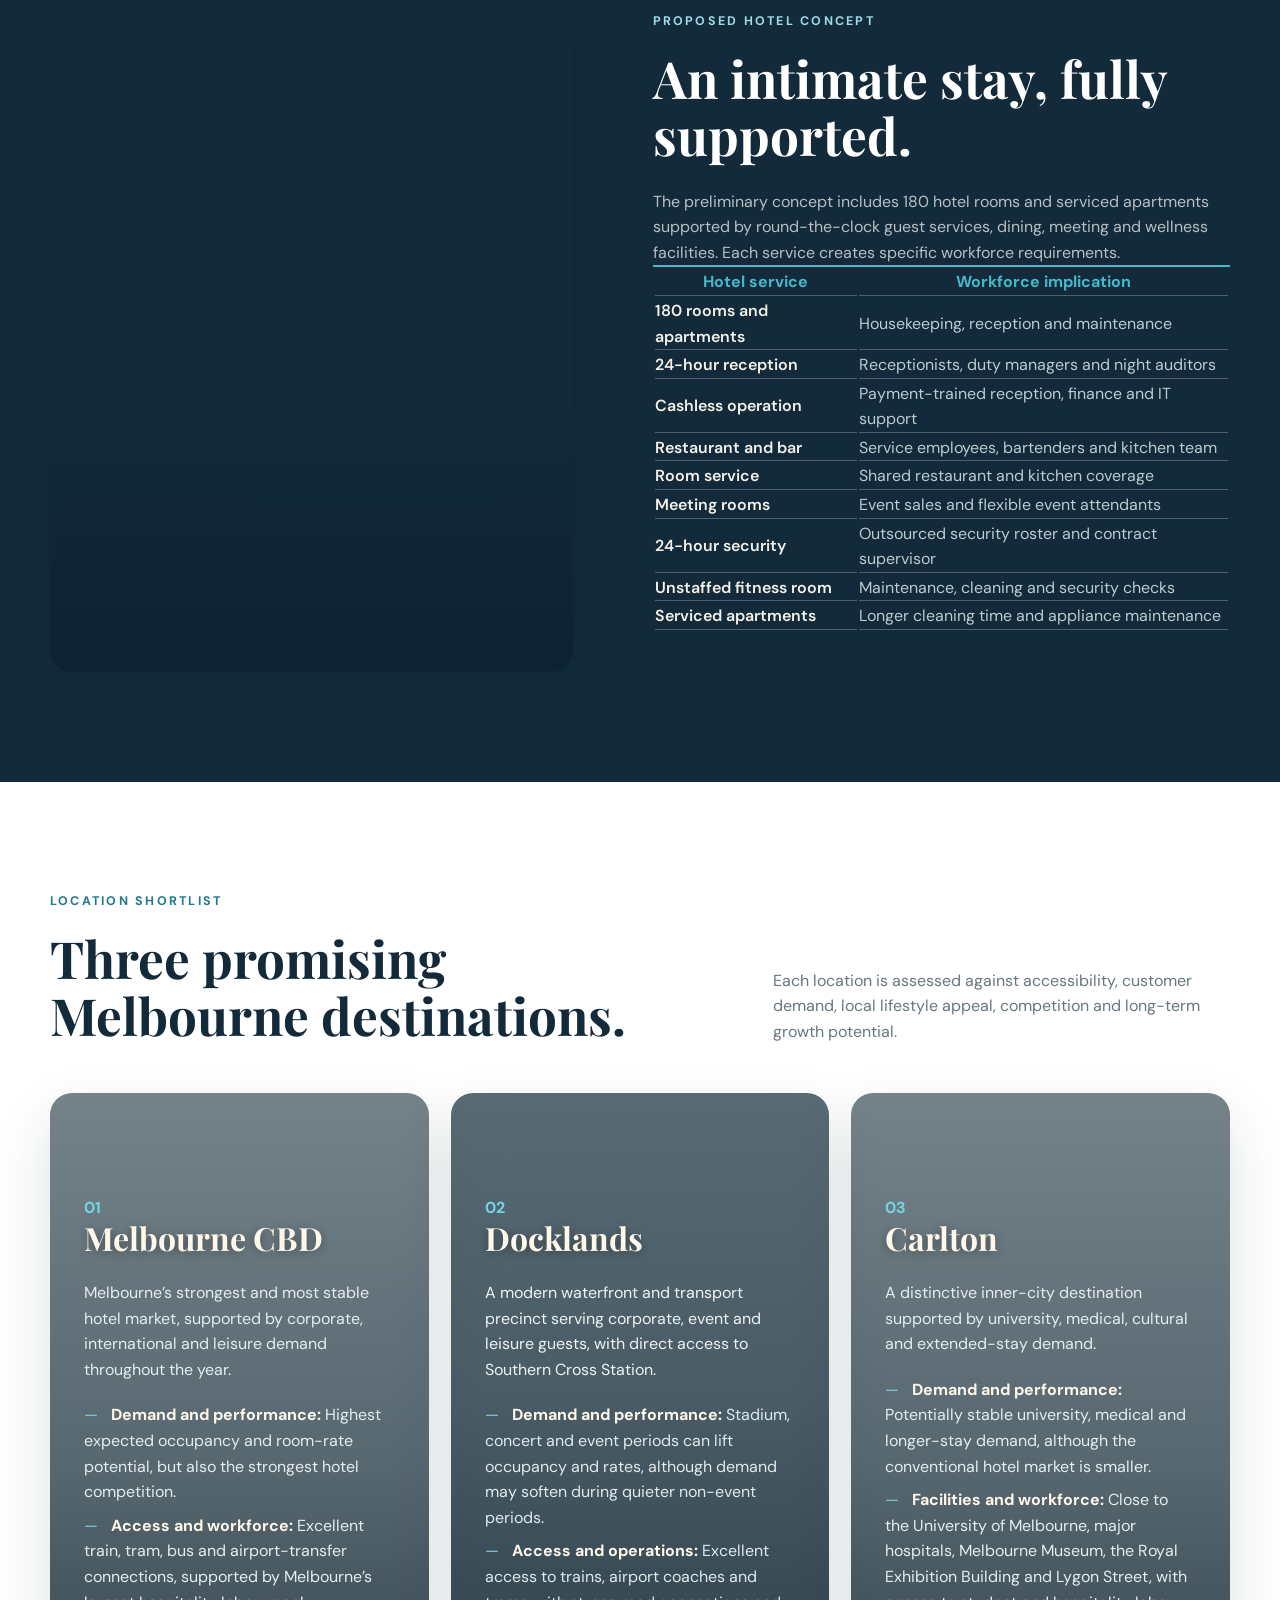
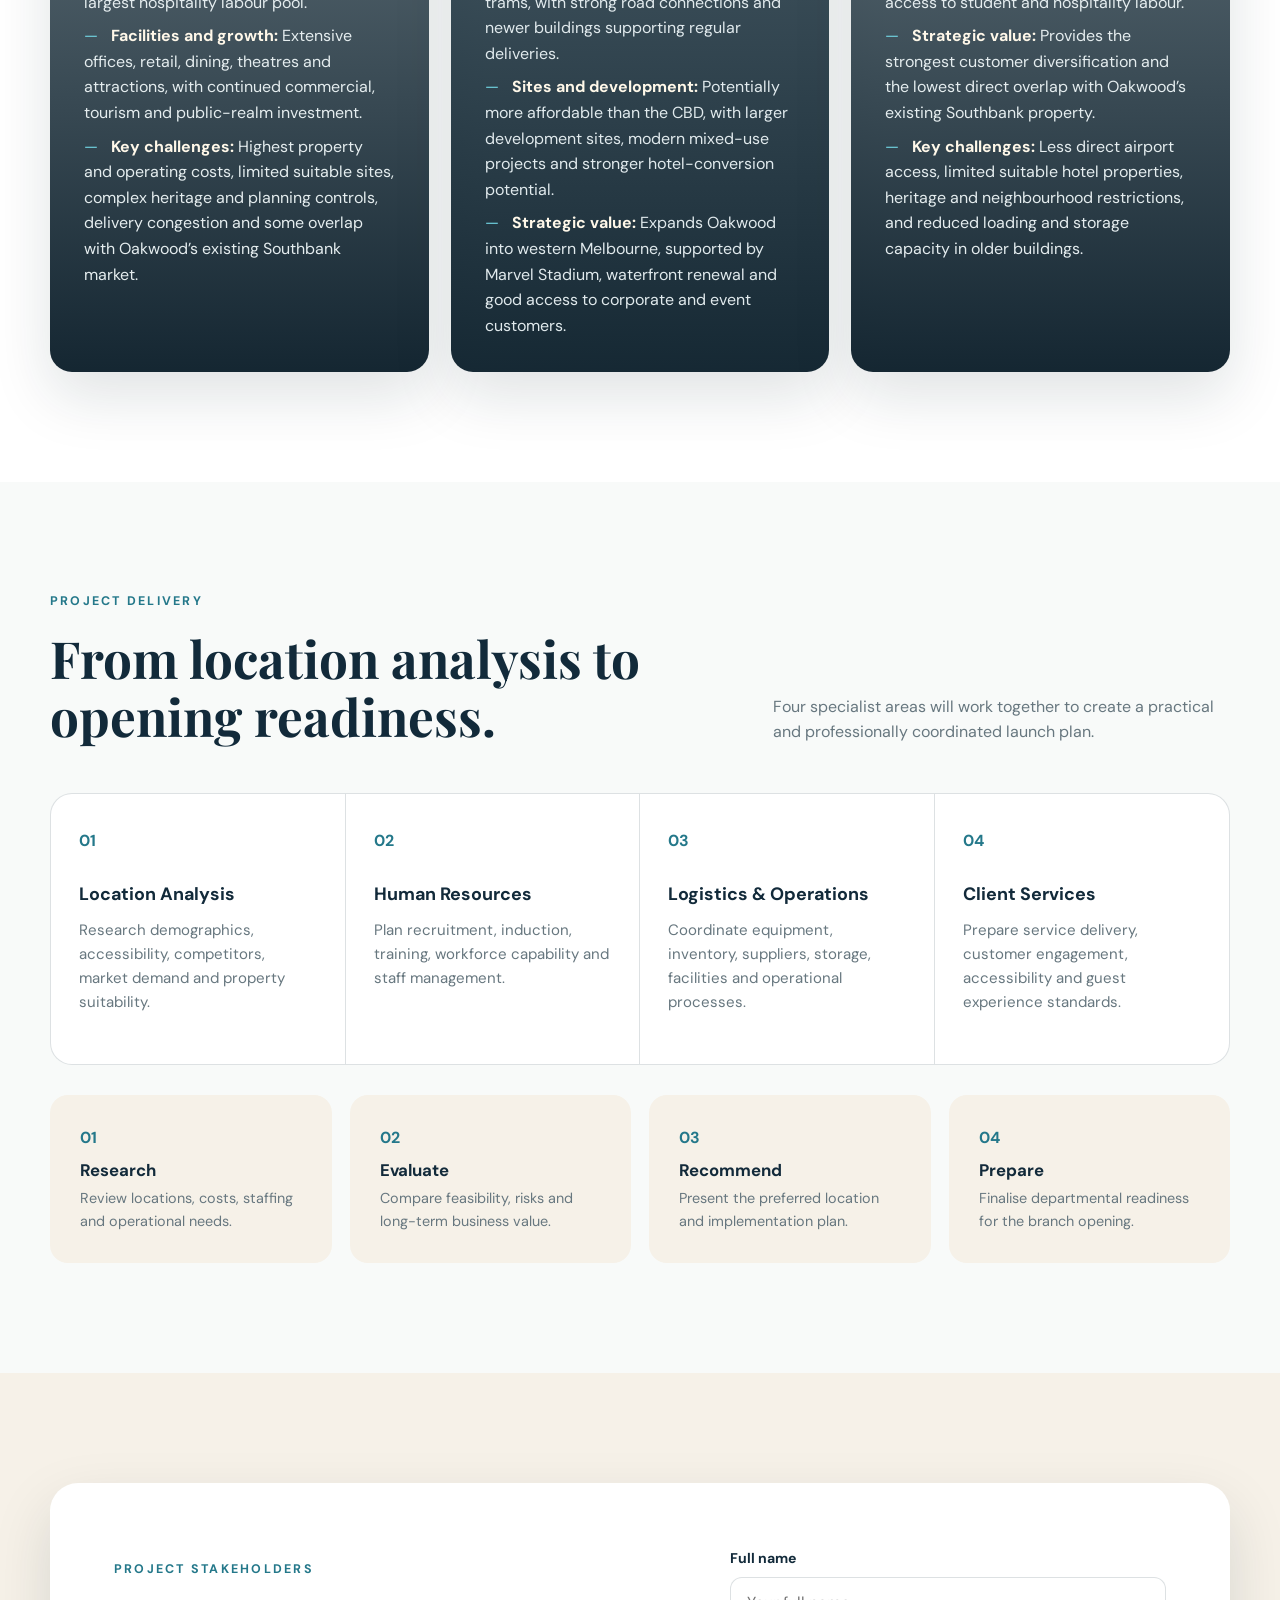
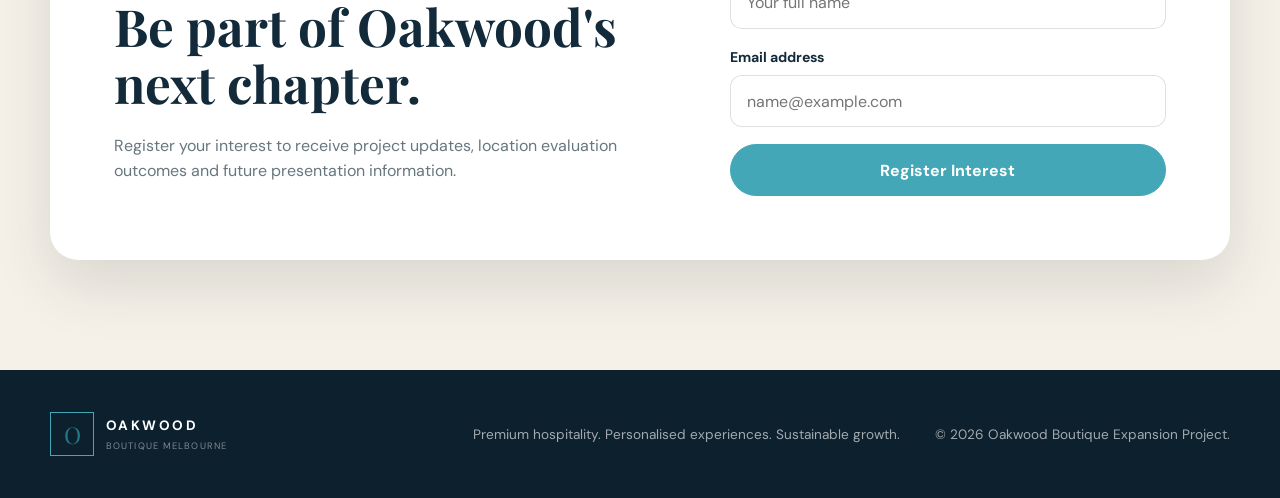
==== commit 0c3c1255: "updated page until item 6" ====
--- a/index.html
+++ b/index.html
@@ -89,6 +89,86 @@
       </div>
     </section>
 
+    
+
+      <section class="experience section" id="experience">
+      <div class="container experience-grid">
+        <div class="experience-image" role="img" aria-label="Luxury boutique hotel room"></div>
+        <div class="experience-content">
+          <p class="eyebrow">PROPOSED HOTEL CONCEPT</p>
+
+          <h2>An intimate stay, fully supported.</h2>
+
+          <p>
+        The preliminary concept includes 180 hotel rooms and serviced
+        apartments supported by round-the-clock guest services, dining,
+        meeting and wellness facilities. Each service creates specific
+        workforce requirements.
+      </p>
+
+        <div class="concept-table-wrapper">
+        <table class="concept-table">
+          <thead>
+            <tr>
+              <th>Hotel service</th>
+              <th>Workforce implication</th>
+            </tr>
+          </thead>
+
+          <tbody>
+            <tr>
+              <td>180 rooms and apartments</td>
+              <td>Housekeeping, reception and maintenance</td>
+            </tr>
+
+            <tr>
+              <td>24-hour reception</td>
+              <td>Receptionists, duty managers and night auditors</td>
+            </tr>
+
+            <tr>
+              <td>Cashless operation</td>
+              <td>Payment-trained reception, finance and IT support</td>
+            </tr>
+
+            <tr>
+              <td>Restaurant and bar</td>
+              <td>Service employees, bartenders and kitchen team</td>
+            </tr>
+
+            <tr>
+              <td>Room service</td>
+              <td>Shared restaurant and kitchen coverage</td>
+            </tr>
+
+            <tr>
+              <td>Meeting rooms</td>
+              <td>Event sales and flexible event attendants</td>
+            </tr>
+
+            <tr>
+              <td>24-hour security</td>
+              <td>Outsourced security roster and contract supervisor</td>
+            </tr>
+
+            <tr>
+              <td>Unstaffed fitness room</td>
+              <td>Maintenance, cleaning and security checks</td>
+            </tr>
+
+            <tr>
+              <td>Serviced apartments</td>
+              <td>Longer cleaning time and appliance maintenance</td>
+            </tr>
+          </tbody>
+        </table>
+      </div>
+
+          
+        </div>
+      </div>
+    </section>
+
     <section class="locations section" id="locations">
       <div class="container">
         <div class="section-heading">
@@ -99,50 +179,139 @@
           <p>Each location is assessed against accessibility, customer demand, local lifestyle appeal, competition and long-term growth potential.</p>
         </div>
         <div class="location-grid">
+
+        
+
           <article class="location-card card-one">
             <div class="card-shade"></div>
             <div class="location-content">
-              <span>01</span><h3>Glen Waverley</h3>
-              <p>Strong transport links, established dining precincts and a growing mix of families, professionals and business visitors.</p>
-              <ul><li>Excellent public transport</li><li>High lifestyle appeal</li><li>Strong local demand</li></ul>
+            <span class="location-number">01</span>
+
+            <h3>Melbourne CBD</h3>
+
+            <p>
+              Melbourne’s strongest and most stable hotel market, supported by
+              corporate, international and leisure demand throughout the year.
+            </p>
+
+            <ul>
+              <li>
+                <strong>Demand and performance:</strong>
+                Highest expected occupancy and room-rate potential, but also the
+                strongest hotel competition.
+              </li>
+
+              <li>
+                <strong>Access and workforce:</strong>
+                Excellent train, tram, bus and airport-transfer connections, supported
+                by Melbourne’s largest hospitality labour pool.
+              </li>
+
+              <li>
+                <strong>Facilities and growth:</strong>
+                Extensive offices, retail, dining, theatres and attractions, with
+                continued commercial, tourism and public-realm investment.
+              </li>
+
+              <li>
+                <strong>Key challenges:</strong>
+                Highest property and operating costs, limited suitable sites, complex
+                heritage and planning controls, delivery congestion and some overlap
+                with Oakwood’s existing Southbank market.
+              </li>
+            </ul>
             </div>
           </article>
+
           <article class="location-card card-two">
             <div class="card-shade"></div>
             <div class="location-content">
-              <span>02</span><h3>Box Hill</h3>
-              <p>A major suburban centre with commercial growth, multicultural dining and convenient access to Melbourne's east.</p>
-              <ul><li>Business and medical hub</li><li>High-density growth</li><li>Strong transport access</li></ul>
+          <span class="location-number">02</span>
+
+          <h3>Docklands</h3>
+
+          <p>
+            A modern waterfront and transport precinct serving corporate, event and
+            leisure guests, with direct access to Southern Cross Station.
+          </p>
+
+          <ul>
+            <li>
+              <strong>Demand and performance:</strong>
+              Stadium, concert and event periods can lift occupancy and rates, although
+              demand may soften during quieter non-event periods.
+            </li>
+
+            <li>
+              <strong>Access and operations:</strong>
+              Excellent access to trains, airport coaches and trams, with strong road
+              connections and newer buildings supporting regular deliveries.
+            </li>
+
+            <li>
+              <strong>Sites and development:</strong>
+              Potentially more affordable than the CBD, with larger development sites,
+              modern mixed-use projects and stronger hotel-conversion potential.
+            </li>
+
+            <li>
+              <strong>Strategic value:</strong>
+              Expands Oakwood into western Melbourne, supported by Marvel Stadium,
+              waterfront renewal and good access to corporate and event customers.
+            </li>
+          </ul>
+          </div>
+        </article>
+
+
+        <article class="location-card card-three">
+          <div class="card-shade"></div>
+          <div class="location-content">
+            <span class="location-number">03</span>
+
+            <h3>Carlton</h3>
+
+            <p>
+              A distinctive inner-city destination supported by university, medical,
+              cultural and extended-stay demand.
+            </p>
+
+            <ul>
+              <li>
+                <strong>Demand and performance:</strong>
+                Potentially stable university, medical and longer-stay demand, although
+                the conventional hotel market is smaller.
+              </li>
+
+              <li>
+                <strong>Facilities and workforce:</strong>
+                Close to the University of Melbourne, major hospitals, Melbourne Museum,
+                the Royal Exhibition Building and Lygon Street, with access to student
+                and hospitality labour.
+              </li>
+
+              <li>
+                <strong>Strategic value:</strong>
+                Provides the strongest customer diversification and the lowest direct
+                overlap with Oakwood’s existing Southbank property.
+              </li>
+
+              <li>
+                <strong>Key challenges:</strong>
+                Less direct airport access, limited suitable hotel properties, heritage
+                and neighbourhood restrictions, and reduced loading and storage capacity
+                in older buildings.
+              </li>
+            </ul>
             </div>
           </article>
-          <article class="location-card card-three">
-            <div class="card-shade"></div>
-            <div class="location-content">
-              <span>03</span><h3>Carlton</h3>
-              <p>A vibrant inner-city lifestyle destination near universities, hospitals, cultural attractions and renowned dining.</p>
-              <ul><li>Tourism appeal</li><li>Premium dining precinct</li><li>Close to the CBD</li></ul>
-            </div>
-          </article>
-        </div>
-      </div>
-    </section>
-
-    <section class="experience section" id="experience">
-      <div class="container experience-grid">
-        <div class="experience-image" role="img" aria-label="Luxury boutique hotel room"></div>
-        <div class="experience-content">
-          <p class="eyebrow">THE GUEST EXPERIENCE</p>
-          <h2>Personalised hospitality in every detail.</h2>
-          <p>The proposed boutique branch will deliver the comfort and quality expected from Oakwood in a more intimate environment.</p>
-          <div class="feature-list">
-            <article><span>01</span><div><h3>Premium Accommodation</h3><p>Elegant rooms, thoughtful amenities and refined interiors.</p></div></article>
-            <article><span>02</span><div><h3>Personalised Service</h3><p>Guest-centred support tailored to individual preferences.</p></div></article>
-            <article><span>03</span><div><h3>Local Connection</h3><p>Experiences inspired by the surrounding suburban community.</p></div></article>
-            <article><span>04</span><div><h3>Sustainable Operations</h3><p>Responsible practices supporting long-term business growth.</p></div></article>
-          </div>
-        </div>
-      </div>
-    </section>
+
+
+        </div>
+      </div>
+    </section>
+
+    
 
     <section class="project section" id="project">
       <div class="container">
--- a/styles.css
+++ b/styles.css
@@ -1109,4 +1109,177 @@
 
 .gs-commitment .gs-eyebrow {
   color: #65d3e3;
+}
+
+.hotel-concept .experience-content {
+  min-width: 0;
+}
+
+.hotel-concept {
+  background: #102f3e;
+  color: #f4f1e9;
+}
+
+.hotel-concept .eyebrow {
+  color: #45b8ca;
+}
+
+.hotel-concept h2 {
+  color: #f4f1e9;
+}
+
+.hotel-concept-intro {
+  color: #bdcbd0;
+}
+
+.concept-table-wrapper {
+  border-top: 2px solid #45b8ca;
+}
+
+.concept-table th,
+.concept-table td {
+  border-bottom: 1px solid rgba(225, 236, 239, 0.28);
+}
+
+.concept-table th {
+  color: #45b8ca;
+}
+
+.concept-table td {
+  color: #bdcbd0;
+}
+
+/* Hotel-service column */
+.concept-table td:first-child {
+  color: #f4f1e9;
+  font-weight: 600;
+}
+
+/* Workforce-implication column */
+.concept-table td:last-child {
+  color: #bdcbd0;
+}
+
+.concept-table tbody tr:hover {
+  background: rgba(69, 184, 202, 0.09);
+}
+
+/* Docklands card */
+.location-card:nth-child(2) {
+  position: relative;
+  overflow: hidden;
+}
+
+/* Darker overlay for improved contrast */
+.location-card:nth-child(2)::before {
+  content: "";
+  position: absolute;
+  inset: 0;
+  z-index: 0;
+  background: linear-gradient(
+    to bottom,
+    rgba(9, 35, 49, 0.68) 0%,
+    rgba(9, 35, 49, 0.74) 35%,
+    rgba(7, 27, 39, 0.94) 100%
+  );
+}
+
+/* Keep content above the overlay */
+.location-card:nth-child(2) > * {
+  position: relative;
+  z-index: 1;
+}
+
+.location-card:nth-child(2) .location-number {
+  color: #72d6e4;
+}
+
+.location-card:nth-child(2) h3 {
+  color: #fff8e9;
+  text-shadow: 0 2px 10px rgba(0, 0, 0, 0.35);
+}
+
+.location-card:nth-child(2) p {
+  color: #eef3f4;
+}
+
+.location-card:nth-child(2) li {
+  color: #e1eaed;
+}
+
+.location-card:nth-child(2) li::marker,
+.location-card:nth-child(2) li::before {
+  color: #72d6e4;
+}
+
+.location-card:nth-child(2) strong {
+  color: #fff8e9;
+}
+
+/* Align all card headings at the same height */
+.location-card {
+  display: flex;
+  flex-direction: column;
+  justify-content: flex-start !important;
+  padding-top: 4.25rem !important;
+}
+
+.location-card .location-number {
+  margin-top: 0 !important;
+  margin-bottom: 1rem;
+}
+
+.location-card h3 {
+  margin-top: 0;
+  margin-bottom: 1.5rem;
+}
+
+/* Apply a readable dark overlay to every location card */
+.location-card {
+  position: relative;
+  overflow: hidden;
+  isolation: isolate;
+}
+
+.location-card::before {
+  content: "";
+  position: absolute;
+  inset: 0;
+  z-index: 0;
+  pointer-events: none;
+  background: linear-gradient(
+    to bottom,
+    rgba(8, 32, 45, 0.56) 0%,
+    rgba(8, 32, 45, 0.68) 42%,
+    rgba(6, 25, 37, 0.94) 100%
+  );
+}
+
+/* Keep all card content above the overlay */
+.location-card > * {
+  position: relative;
+  z-index: 1;
+}
+
+.location-card .location-number {
+  color: #72d6e4;
+}
+
+.location-card h3 {
+  color: #fff8e9;
+  text-shadow: 0 2px 10px rgba(0, 0, 0, 0.35);
+}
+
+.location-card p,
+.location-card li {
+  color: #e5edef;
+}
+
+.location-card strong {
+  color: #fff8e9;
+}
+
+.location-card li::before,
+.location-card li::marker {
+  color: #72d6e4;
 }
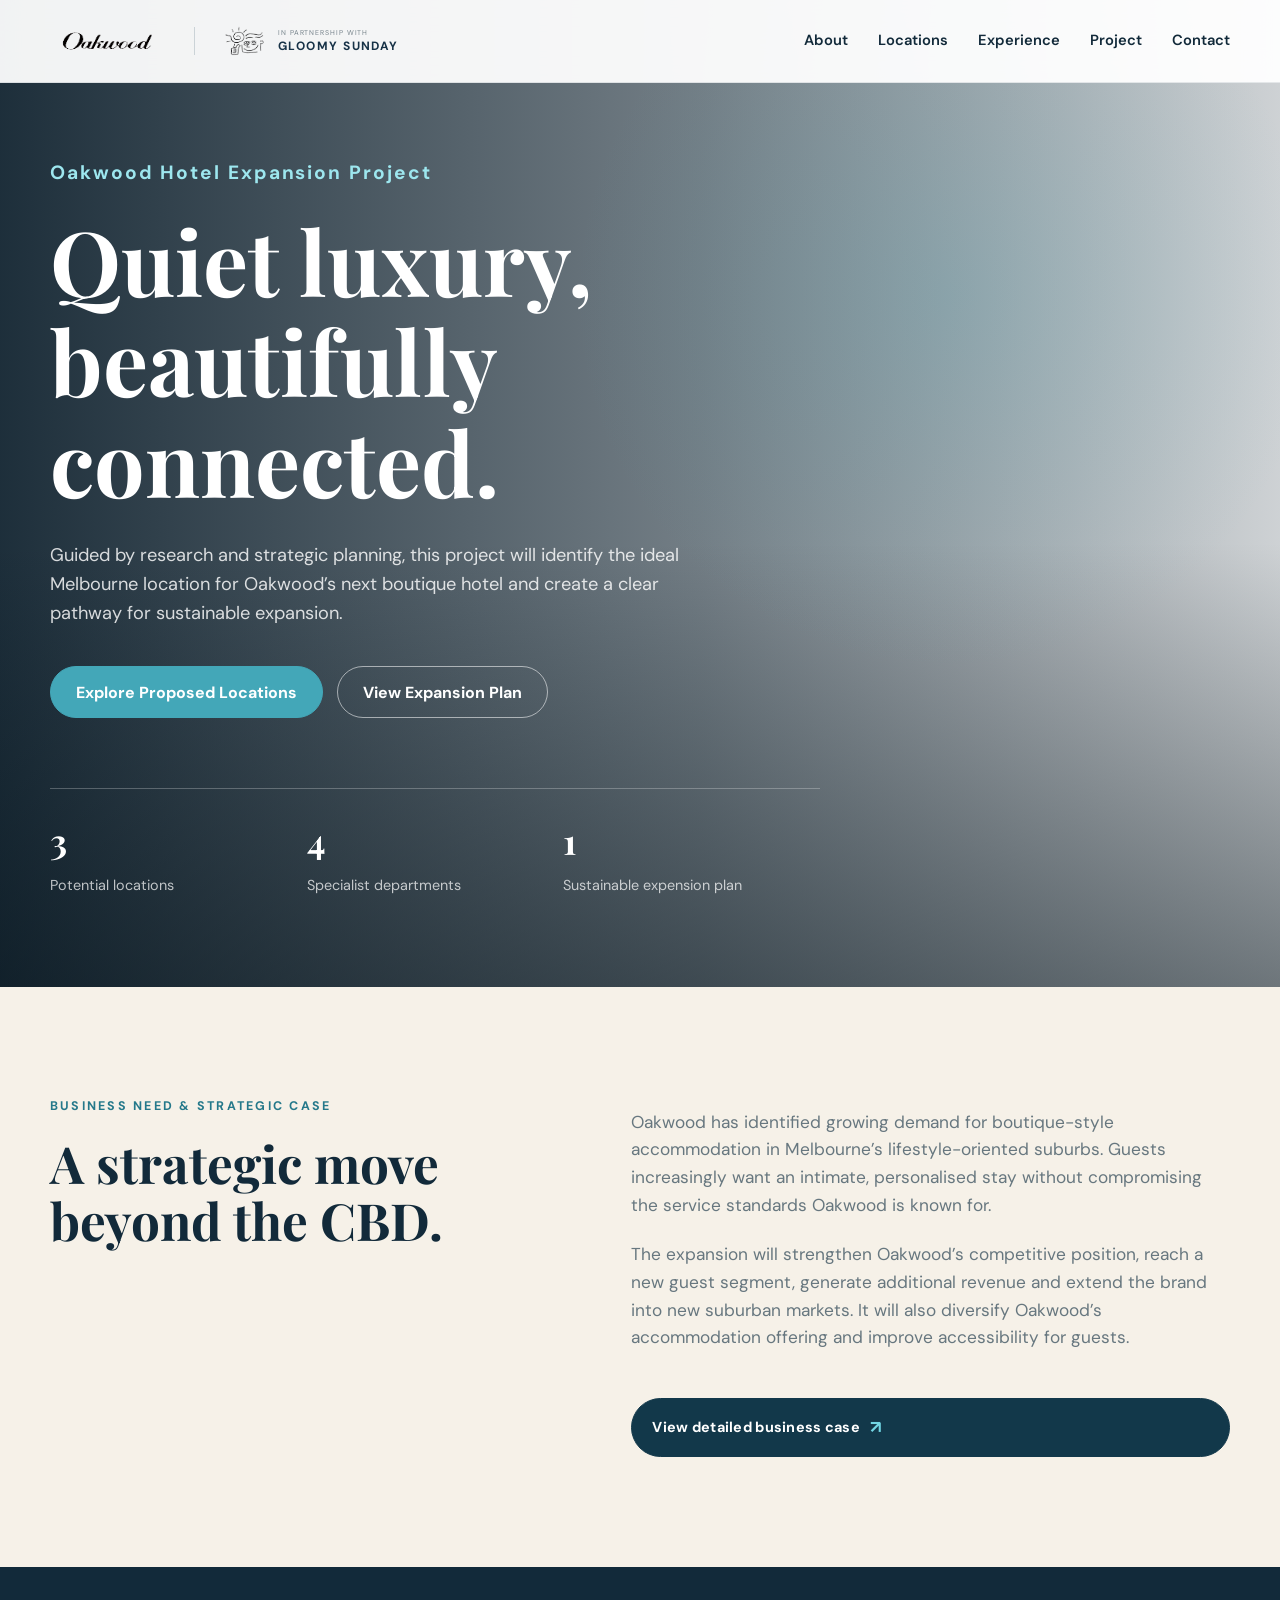
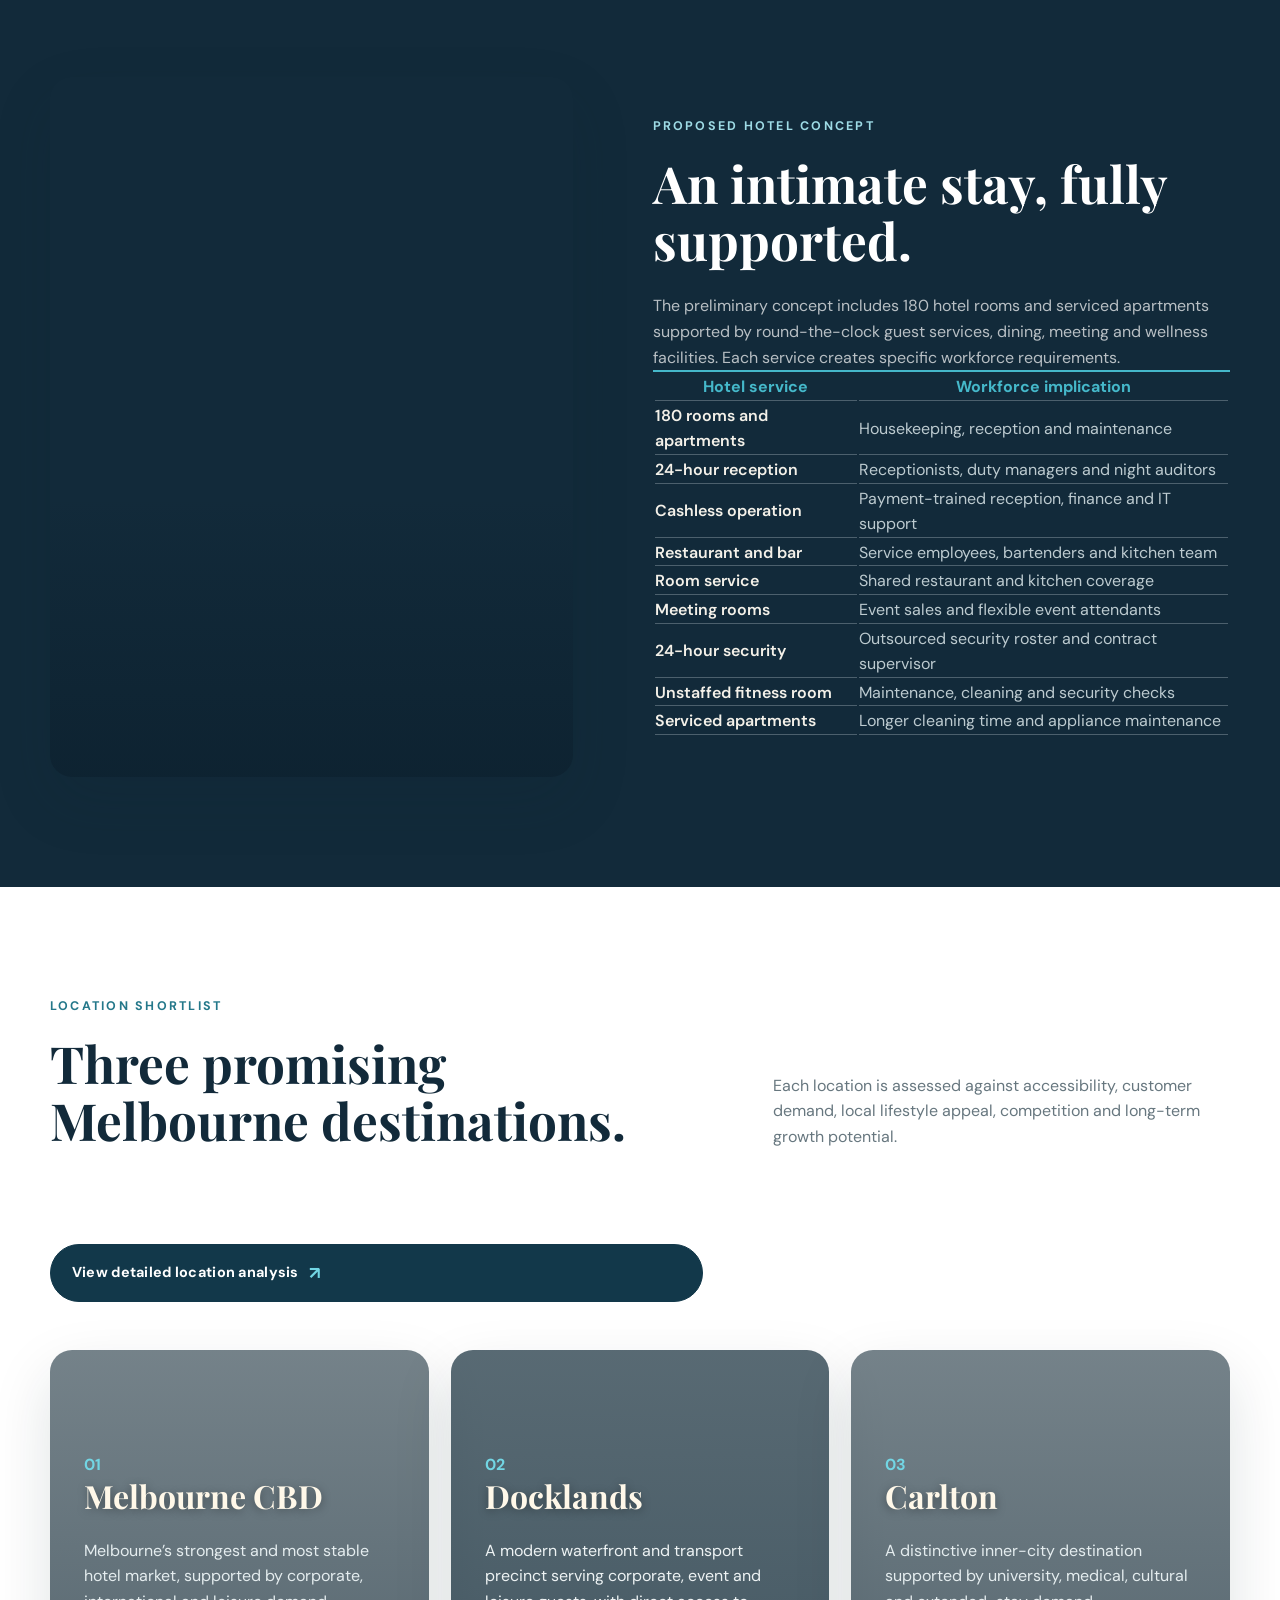
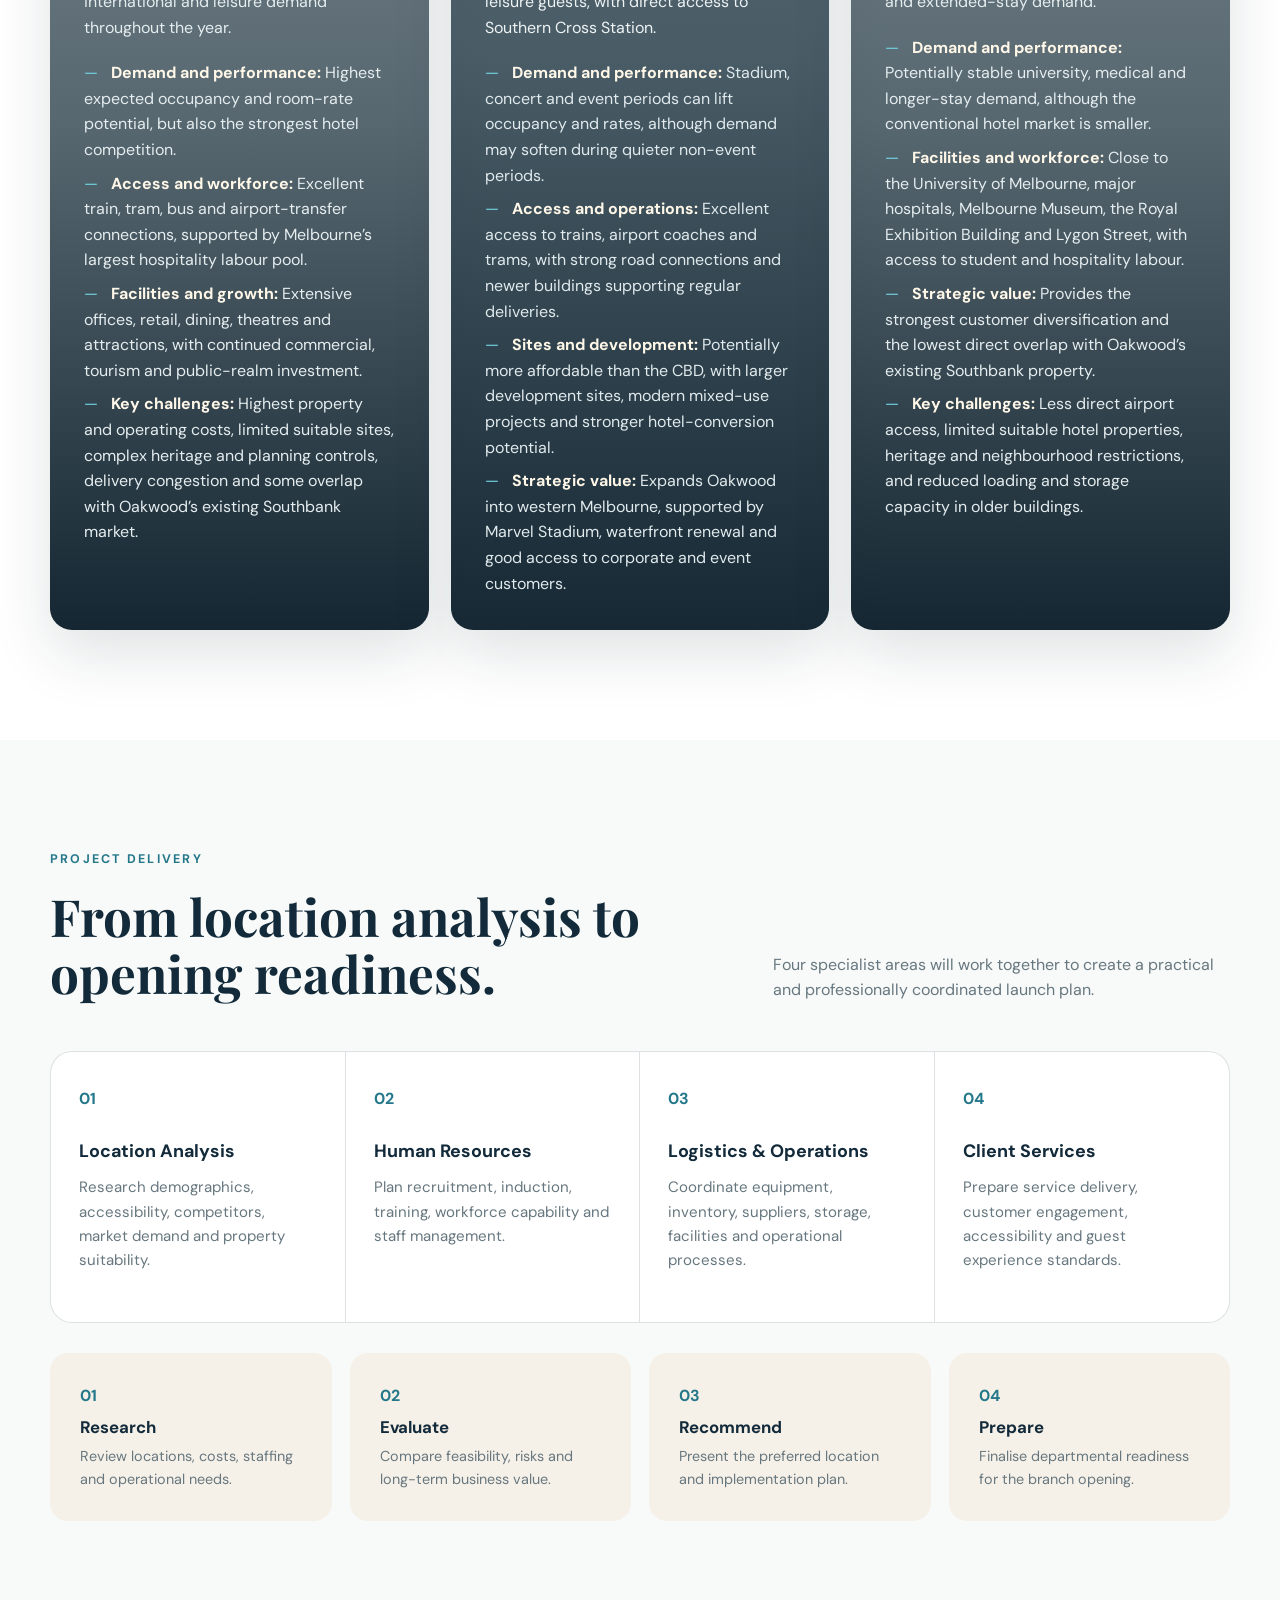
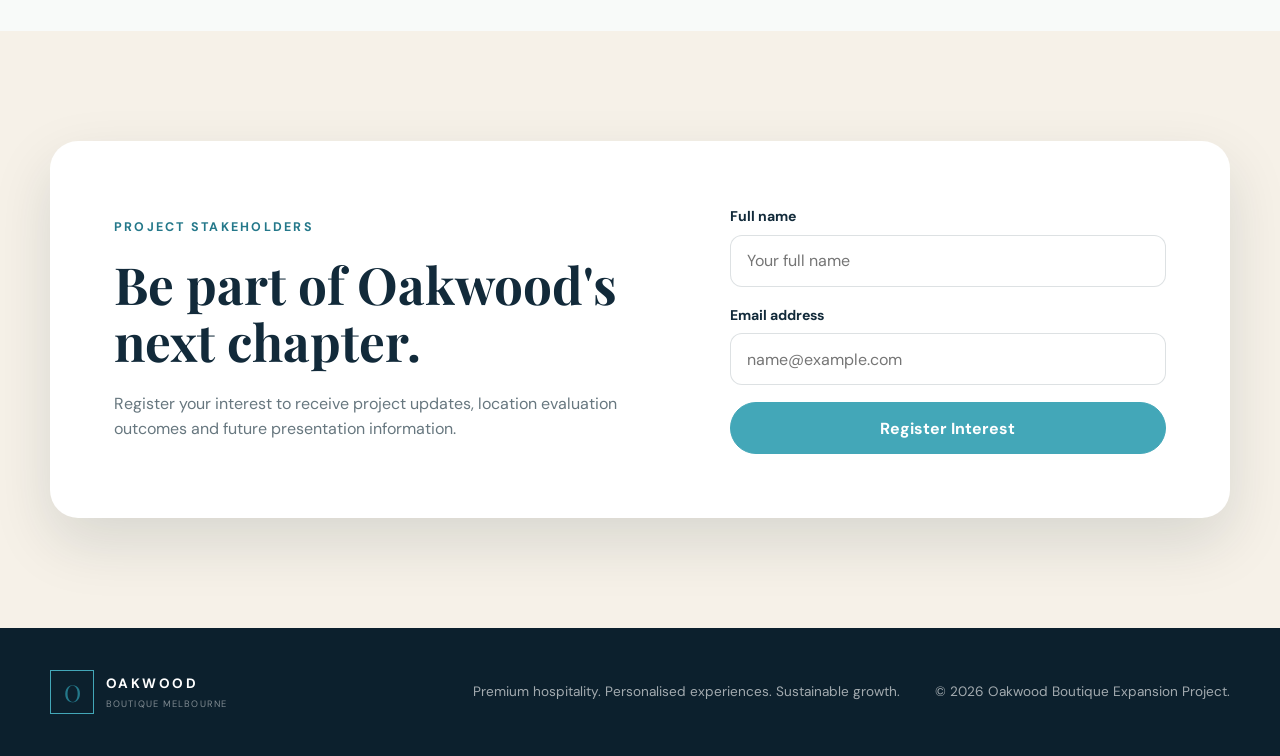
==== commit 5afa6dfd: "updated sides button" ====
--- a/index.html
+++ b/index.html
@@ -86,7 +86,16 @@
         <div class="intro-copy">
           <p>Oakwood has identified growing demand for boutique-style accommodation in Melbourne’s lifestyle-oriented suburbs. Guests increasingly want an intimate, personalised stay without compromising the service standards Oakwood is known for.</p>
           <p>The expansion will strengthen Oakwood’s competitive position, reach a new guest segment, generate additional revenue and extend the brand into new suburban markets. It will also diversify Oakwood’s accommodation offering and improve accessibility for guests.</p>
-      </div>
+      <a
+  class="slides-button"
+  href="assets/documents/Ishtila_1.pdf"
+  target="_blank"
+  rel="noopener noreferrer"
+>
+  View detailed business case
+  <span aria-hidden="true">↗</span>
+</a>
+        </div>
     </section>
 
     
@@ -176,8 +185,19 @@
             <p class="eyebrow">LOCATION SHORTLIST</p>
             <h2>Three promising Melbourne destinations.</h2>
           </div>
+          
           <p>Each location is assessed against accessibility, customer demand, local lifestyle appeal, competition and long-term growth potential.</p>
-        </div>
+        <a
+  class="slides-button"
+  href="assets/documents/tex_slide.pdf"
+  target="_blank"
+  rel="noopener noreferrer"
+>
+  View detailed location analysis
+  <span aria-hidden="true">↗</span>
+</a>
+        </div>
+
         <div class="location-grid">
 
         
--- a/styles.css
+++ b/styles.css
@@ -1282,4 +1282,35 @@
 .location-card li::before,
 .location-card li::marker {
   color: #72d6e4;
+}
+
+.slides-button {
+  display: inline-flex;
+  align-items: center;
+  gap: 0.65rem;
+  margin-top: 1.5rem;
+  padding: 0.9rem 1.3rem;
+
+  color: #ffffff;
+  background: #12384a;
+  border: 1px solid #12384a;
+  border-radius: 999px;
+
+  font-size: 0.9rem;
+  font-weight: 700;
+  text-decoration: none;
+  letter-spacing: 0.02em;
+
+  transition: background 0.2s ease, transform 0.2s ease;
+}
+
+.slides-button:hover {
+  background: #247f95;
+  border-color: #247f95;
+  transform: translateY(-2px);
+}
+
+.slides-button span {
+  color: #72d6e4;
+  font-size: 1.1rem;
 }
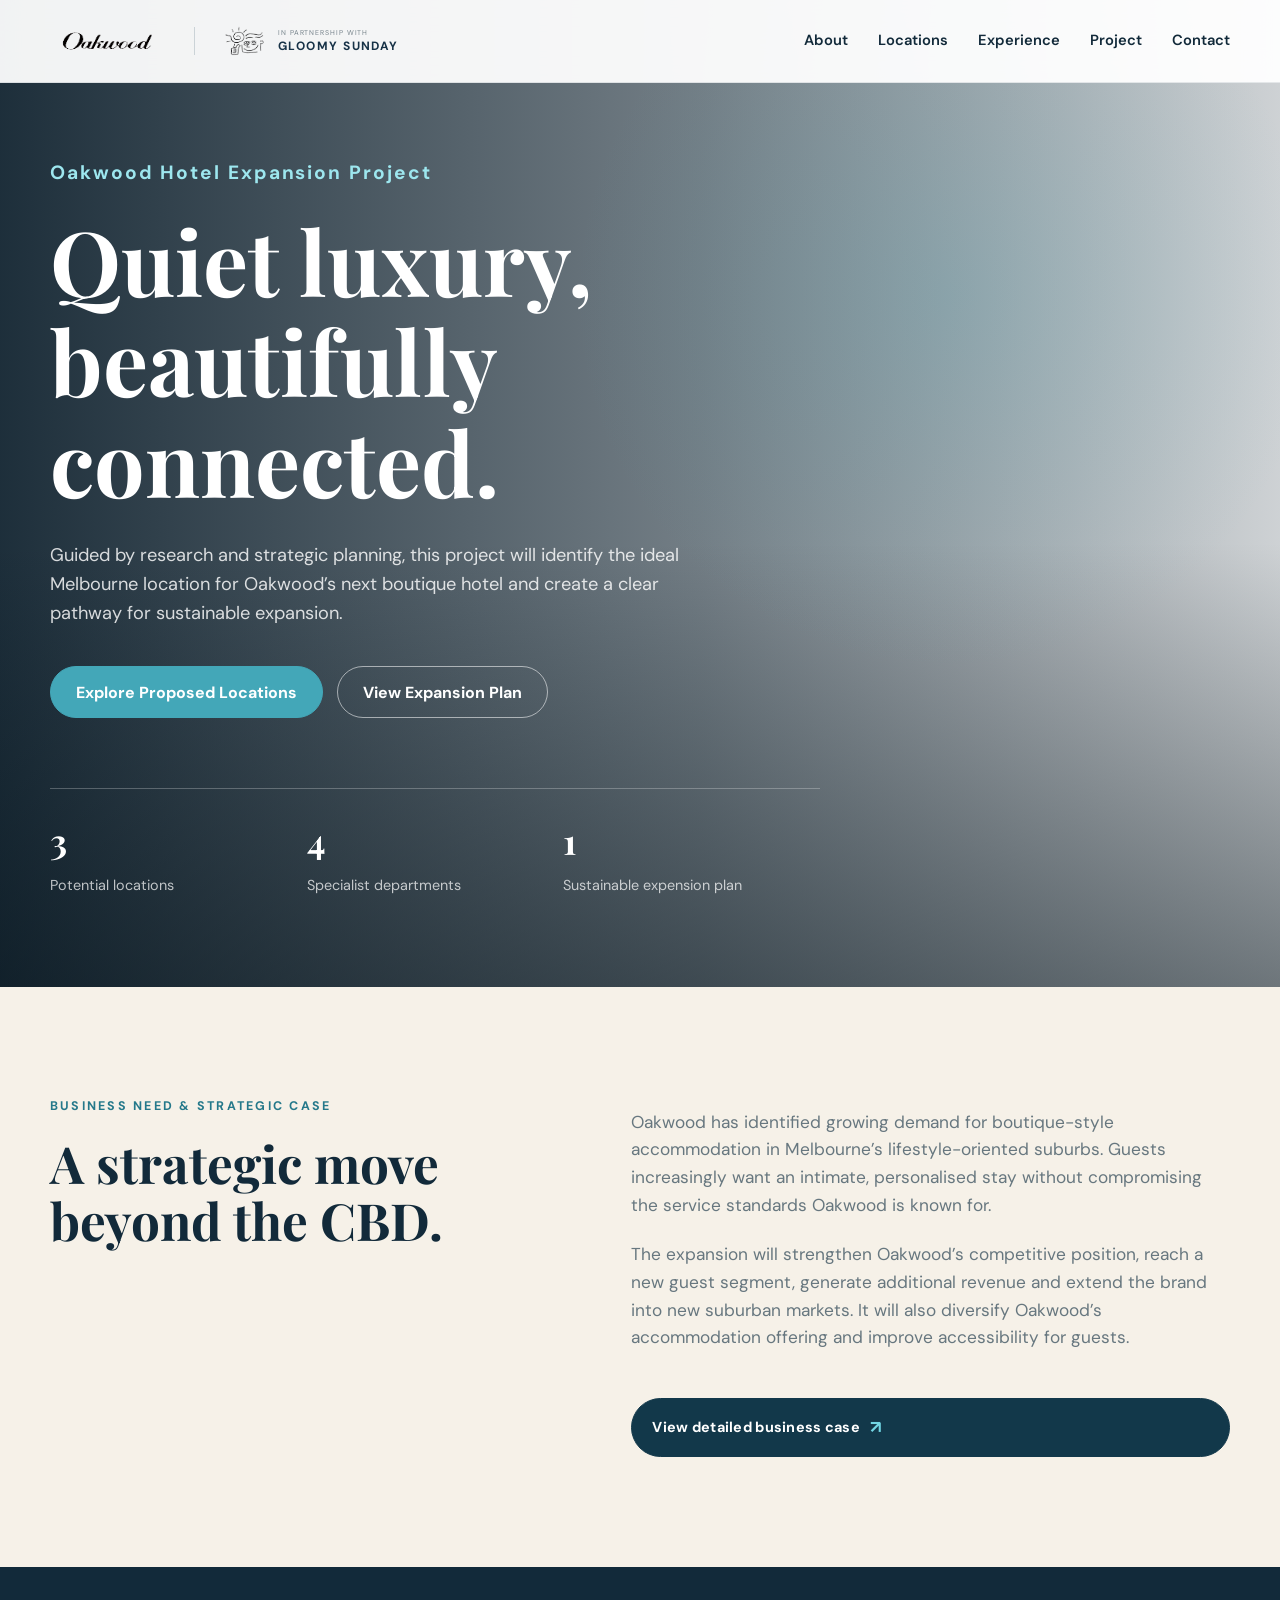
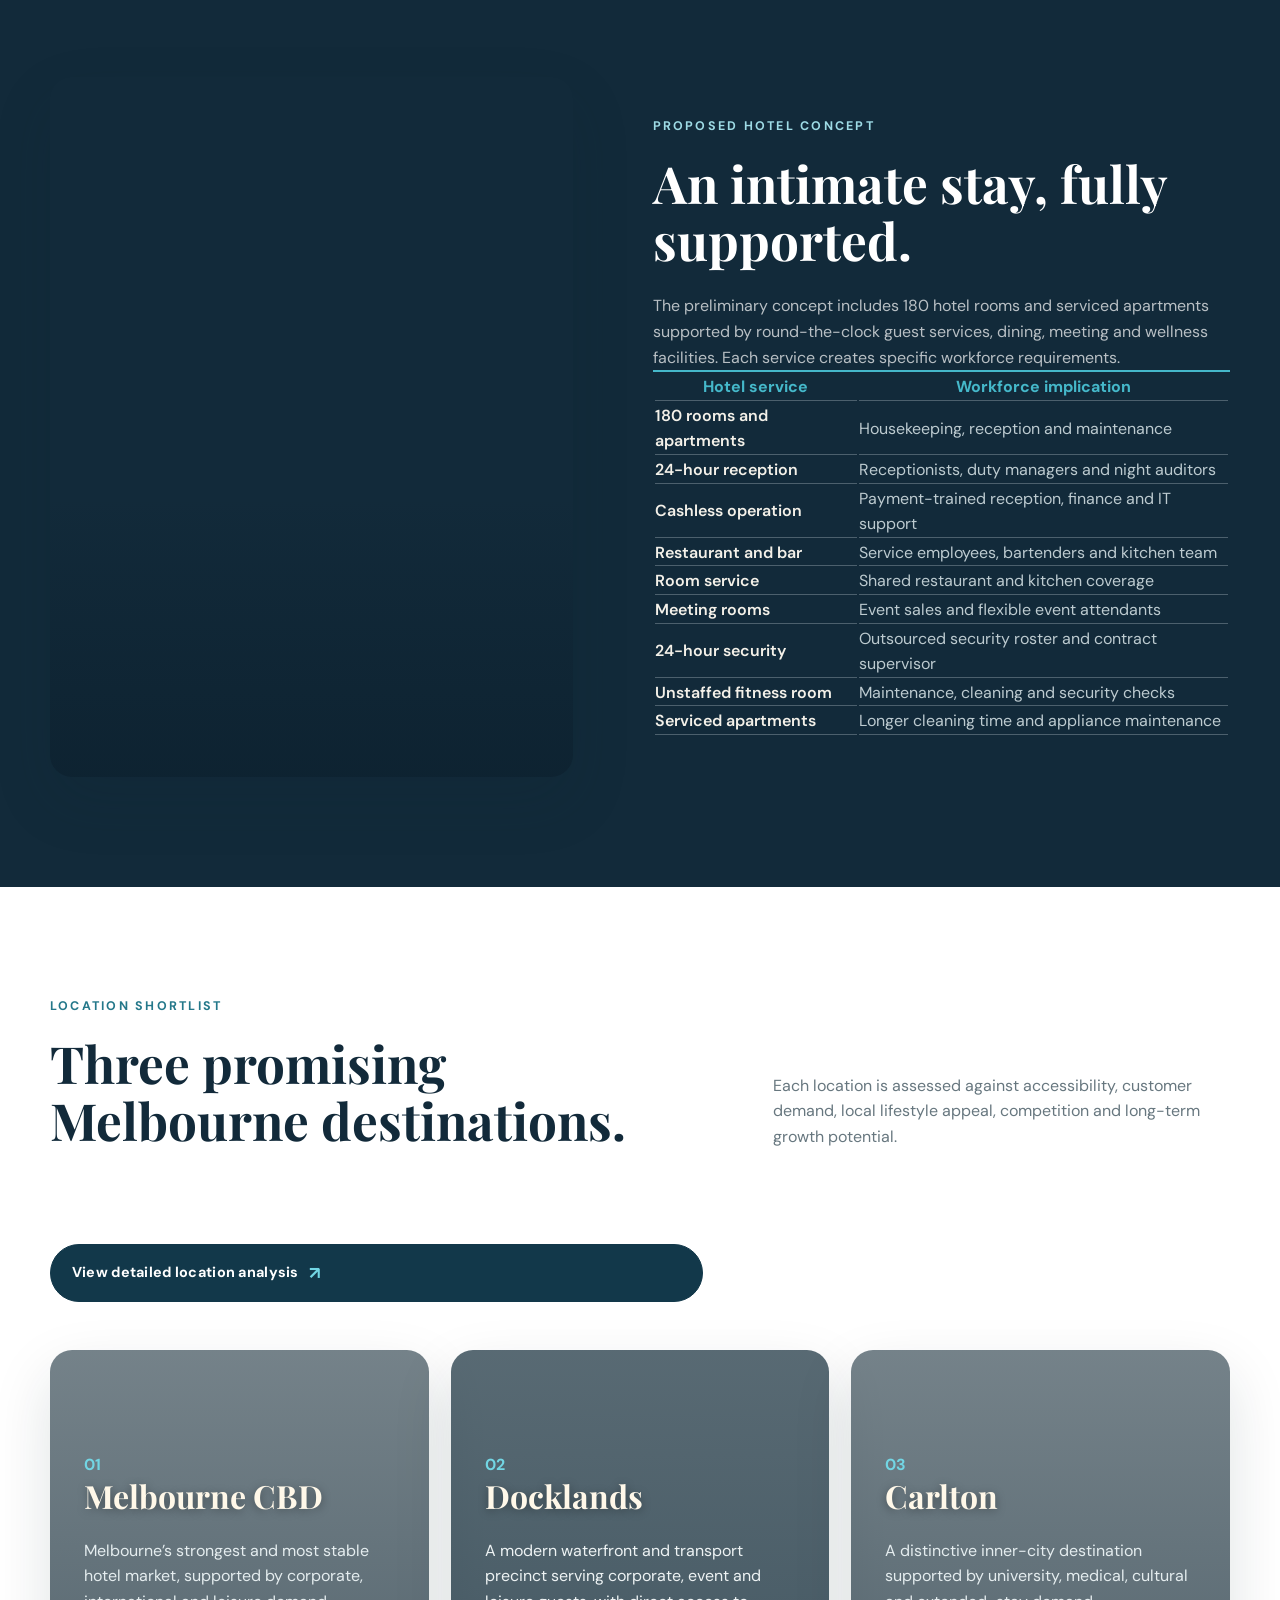
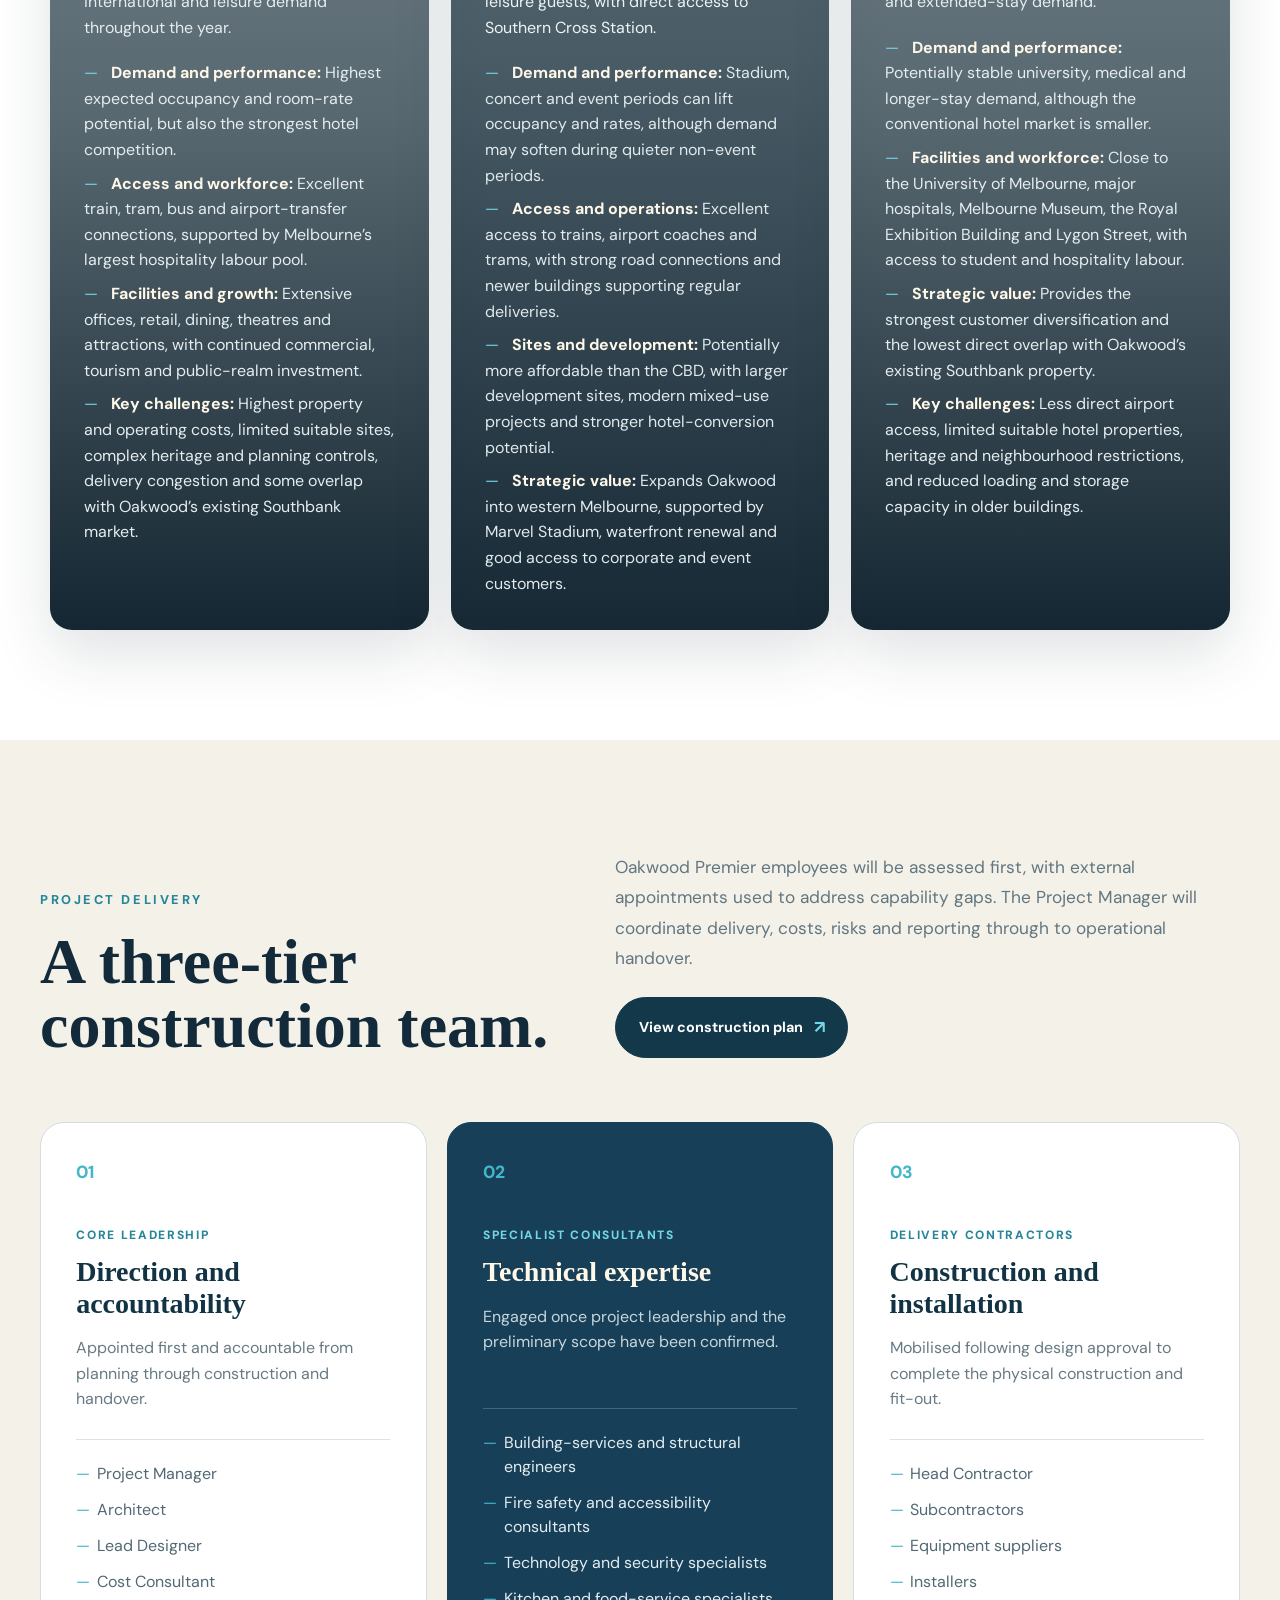
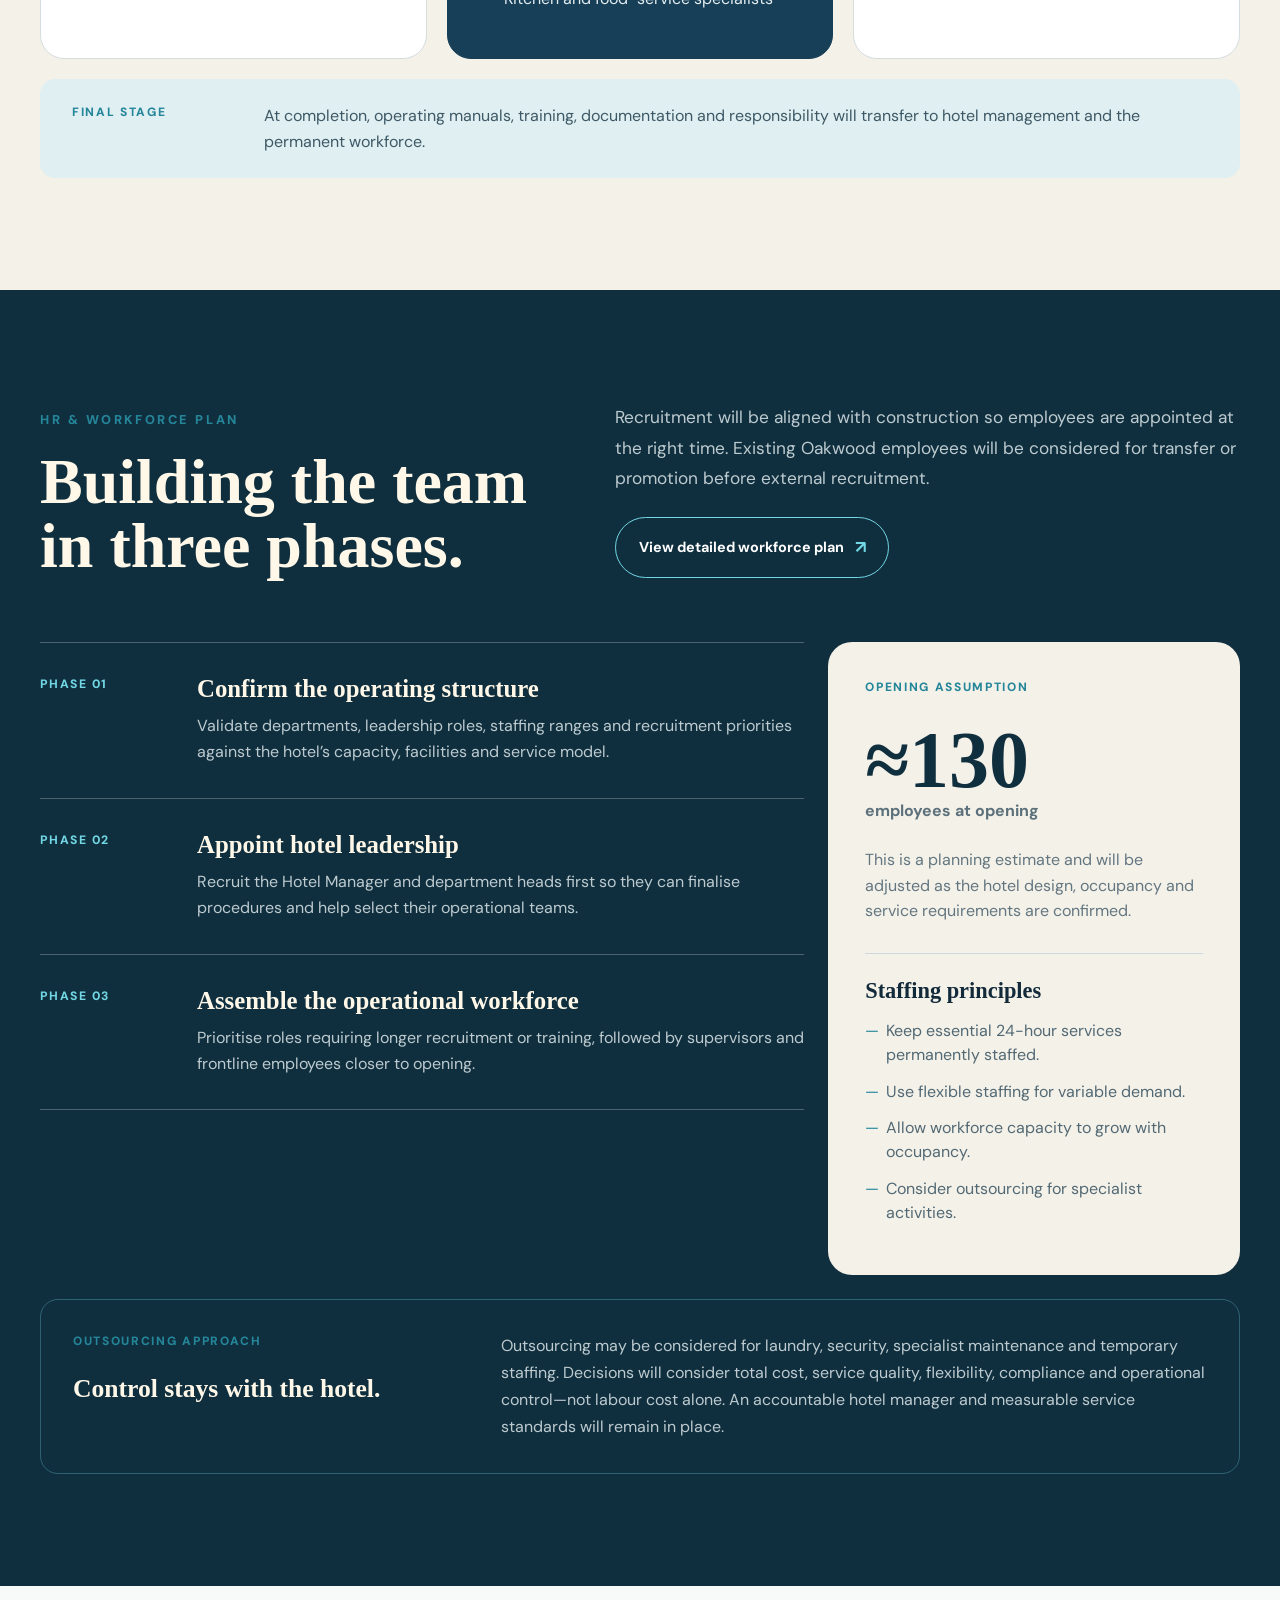
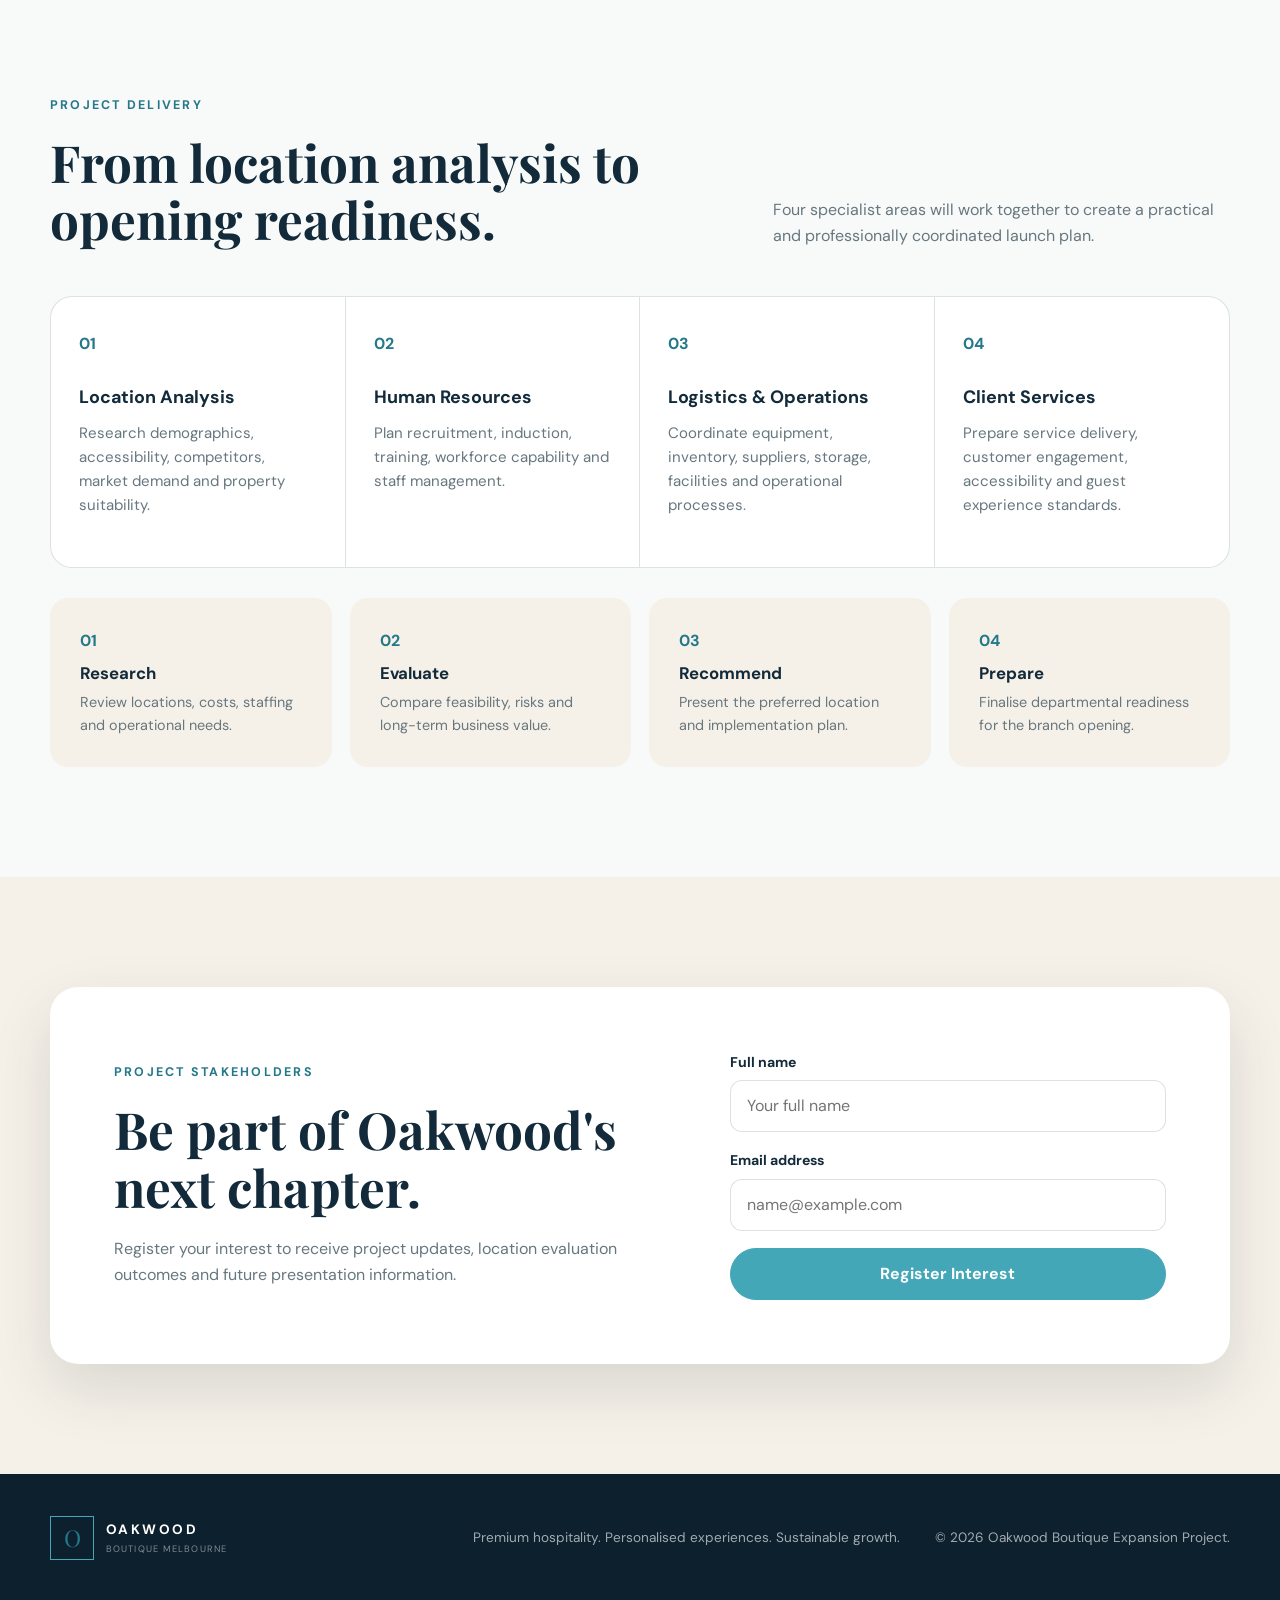
==== commit b83f86ce: "updated hr section" ====
--- a/index.html
+++ b/index.html
@@ -97,7 +97,6 @@
 </a>
         </div>
     </section>
-
     
 
       <section class="experience section" id="experience">
@@ -331,6 +330,218 @@
       </div>
     </section>
 
+
+    <!-- DESIGN, CONSTRUCTION AND CONSULTANTS -->
+<section class="delivery-section" id="project-delivery">
+  <div class="delivery-container">
+
+    <header class="delivery-header">
+      <div>
+        <p class="section-eyebrow">PROJECT DELIVERY</p>
+        <h2>A three-tier construction team.</h2>
+      </div>
+
+      <div class="section-summary">
+        <p>
+          Oakwood Premier employees will be assessed first, with external
+          appointments used to address capability gaps. The Project Manager
+          will coordinate delivery, costs, risks and reporting through to
+          operational handover.
+        </p>
+
+        <a
+          class="detail-button"
+          href="assets/documents/HR.pdf"
+          target="_blank"
+          rel="noopener noreferrer"
+        >
+          View construction plan
+          <span aria-hidden="true">↗</span>
+        </a>
+      </div>
+    </header>
+
+    <div class="delivery-tiers">
+
+      <article class="delivery-card">
+        <span class="tier-number">01</span>
+        <p class="tier-label">CORE LEADERSHIP</p>
+        <h3>Direction and accountability</h3>
+        <p>
+          Appointed first and accountable from planning through construction
+          and handover.
+        </p>
+
+        <ul>
+          <li>Project Manager</li>
+          <li>Architect</li>
+          <li>Lead Designer</li>
+          <li>Cost Consultant</li>
+        </ul>
+      </article>
+
+      <article class="delivery-card delivery-card-featured">
+        <span class="tier-number">02</span>
+        <p class="tier-label">SPECIALIST CONSULTANTS</p>
+        <h3>Technical expertise</h3>
+        <p>
+          Engaged once project leadership and the preliminary scope have been
+          confirmed.
+        </p>
+
+        <ul>
+          <li>Building-services and structural engineers</li>
+          <li>Fire safety and accessibility consultants</li>
+          <li>Technology and security specialists</li>
+          <li>Kitchen and food-service specialists</li>
+        </ul>
+      </article>
+
+      <article class="delivery-card">
+        <span class="tier-number">03</span>
+        <p class="tier-label">DELIVERY CONTRACTORS</p>
+        <h3>Construction and installation</h3>
+        <p>
+          Mobilised following design approval to complete the physical
+          construction and fit-out.
+        </p>
+
+        <ul>
+          <li>Head Contractor</li>
+          <li>Subcontractors</li>
+          <li>Equipment suppliers</li>
+          <li>Installers</li>
+        </ul>
+      </article>
+
+    </div>
+
+    <div class="handover-banner">
+      <span>FINAL STAGE</span>
+      <p>
+        At completion, operating manuals, training, documentation and
+        responsibility will transfer to hotel management and the permanent
+        workforce.
+      </p>
+    </div>
+
+  </div>
+</section>
+
+
+<!-- HR AND WORKFORCE PLAN -->
+<section class="workforce-section" id="workforce">
+  <div class="workforce-container">
+
+    <header class="workforce-header">
+      <div>
+        <p class="section-eyebrow">HR &amp; WORKFORCE PLAN</p>
+        <h2>Building the team in three phases.</h2>
+      </div>
+
+      <div class="section-summary workforce-summary">
+        <p>
+          Recruitment will be aligned with construction so employees are
+          appointed at the right time. Existing Oakwood employees will be
+          considered for transfer or promotion before external recruitment.
+        </p>
+
+        <a
+          class="detail-button detail-button-light"
+          href="assets/documents/HR.pdf"
+          target="_blank"
+          rel="noopener noreferrer"
+        >
+          View detailed workforce plan
+          <span aria-hidden="true">↗</span>
+        </a>
+      </div>
+    </header>
+
+    <div class="workforce-layout">
+
+      <div class="workforce-phases">
+
+        <article class="phase">
+          <span>PHASE 01</span>
+          <div>
+            <h3>Confirm the operating structure</h3>
+            <p>
+              Validate departments, leadership roles, staffing ranges and
+              recruitment priorities against the hotel’s capacity, facilities
+              and service model.
+            </p>
+          </div>
+        </article>
+
+        <article class="phase">
+          <span>PHASE 02</span>
+          <div>
+            <h3>Appoint hotel leadership</h3>
+            <p>
+              Recruit the Hotel Manager and department heads first so they can
+              finalise procedures and help select their operational teams.
+            </p>
+          </div>
+        </article>
+
+        <article class="phase">
+          <span>PHASE 03</span>
+          <div>
+            <h3>Assemble the operational workforce</h3>
+            <p>
+              Prioritise roles requiring longer recruitment or training,
+              followed by supervisors and frontline employees closer to opening.
+            </p>
+          </div>
+        </article>
+
+      </div>
+
+      <aside class="workforce-overview">
+        <p class="overview-label">OPENING ASSUMPTION</p>
+
+        <div class="staff-stat">
+          <strong>≈130</strong>
+          <span>employees at opening</span>
+        </div>
+
+        <p>
+          This is a planning estimate and will be adjusted as the hotel design,
+          occupancy and service requirements are confirmed.
+        </p>
+
+        <div class="staffing-principles">
+          <h3>Staffing principles</h3>
+          <ul>
+            <li>Keep essential 24-hour services permanently staffed.</li>
+            <li>Use flexible staffing for variable demand.</li>
+            <li>Allow workforce capacity to grow with occupancy.</li>
+            <li>Consider outsourcing for specialist activities.</li>
+          </ul>
+        </div>
+      </aside>
+
+    </div>
+
+    <div class="outsourcing-note">
+      <div>
+        <p class="outsourcing-label">OUTSOURCING APPROACH</p>
+        <h3>Control stays with the hotel.</h3>
+      </div>
+
+      <p>
+        Outsourcing may be considered for laundry, security, specialist
+        maintenance and temporary staffing. Decisions will consider total cost,
+        service quality, flexibility, compliance and operational control—not
+        labour cost alone. An accountable hotel manager and measurable service
+        standards will remain in place.
+      </p>
+    </div>
+
+  </div>
+</section>
+
     
 
     <section class="project section" id="project">
--- a/styles.css
+++ b/styles.css
@@ -1313,4 +1313,389 @@
 .slides-button span {
   color: #72d6e4;
   font-size: 1.1rem;
+}
+
+/* SHARED STYLES */
+
+.delivery-section,
+.workforce-section {
+  padding: 7rem 1.5rem;
+}
+
+.delivery-container,
+.workforce-container {
+  width: min(1200px, 100%);
+  margin: 0 auto;
+}
+
+.delivery-header,
+.workforce-header {
+  display: grid;
+  grid-template-columns: 0.9fr 1.1fr;
+  align-items: end;
+  gap: 4rem;
+  margin-bottom: 4rem;
+}
+
+.section-eyebrow {
+  margin: 0 0 1.2rem;
+  color: #25869a;
+  font-size: 0.8rem;
+  font-weight: 800;
+  letter-spacing: 0.2em;
+}
+
+.delivery-header h2,
+.workforce-header h2 {
+  max-width: 620px;
+  margin: 0;
+  font-family: Georgia, "Times New Roman", serif;
+  font-size: clamp(2.8rem, 5vw, 5rem);
+  font-weight: 600;
+  line-height: 1;
+}
+
+.section-summary p {
+  margin: 0;
+  color: #627680;
+  font-size: 1.08rem;
+  line-height: 1.75;
+}
+
+.detail-button {
+  display: inline-flex;
+  align-items: center;
+  gap: 0.7rem;
+  margin-top: 1.5rem;
+  padding: 0.95rem 1.4rem;
+  border: 1px solid #12384a;
+  border-radius: 999px;
+  background: #12384a;
+  color: #ffffff;
+  font-size: 0.9rem;
+  font-weight: 700;
+  text-decoration: none;
+  transition: background 0.2s ease, transform 0.2s ease;
+}
+
+.detail-button span {
+  color: #72d6e4;
+  font-size: 1.1rem;
+}
+
+.detail-button:hover {
+  background: #25869a;
+  border-color: #25869a;
+  transform: translateY(-2px);
+}
+
+
+/* CONSTRUCTION SECTION */
+
+.delivery-section {
+  background: #f4f1e9;
+  color: #102f3e;
+}
+
+.delivery-tiers {
+  display: grid;
+  grid-template-columns: repeat(3, 1fr);
+  gap: 1.25rem;
+}
+
+.delivery-card {
+  padding: 2.2rem;
+  border: 1px solid #d4dddf;
+  border-radius: 24px;
+  background: #ffffff;
+}
+
+.delivery-card-featured {
+  border-color: #173f58;
+  background: #173f58;
+  color: #ffffff;
+}
+
+.tier-number {
+  display: block;
+  margin-bottom: 2.5rem;
+  color: #43b6ca;
+  font-size: 1.1rem;
+  font-weight: 800;
+}
+
+.tier-label {
+  margin: 0 0 0.7rem;
+  color: #25869a;
+  font-size: 0.75rem;
+  font-weight: 800;
+  letter-spacing: 0.14em;
+}
+
+.delivery-card-featured .tier-label {
+  color: #72d6e4;
+}
+
+.delivery-card h3 {
+  margin: 0 0 1rem;
+  color: #123344;
+  font-family: Georgia, "Times New Roman", serif;
+  font-size: 1.75rem;
+}
+
+.delivery-card-featured h3 {
+  color: #fff8e9;
+}
+
+.delivery-card > p:not(.tier-label) {
+  min-height: 5rem;
+  color: #677a83;
+  line-height: 1.6;
+}
+
+.delivery-card-featured > p:not(.tier-label) {
+  color: #c7d7dc;
+}
+
+.delivery-card ul {
+  margin: 1.5rem 0 0;
+  padding: 1.4rem 0 0;
+  border-top: 1px solid #dbe2e4;
+  list-style: none;
+}
+
+.delivery-card-featured ul {
+  border-color: rgba(255, 255, 255, 0.2);
+}
+
+.delivery-card li {
+  position: relative;
+  margin-bottom: 0.75rem;
+  padding-left: 1.3rem;
+  color: #526974;
+  line-height: 1.5;
+}
+
+.delivery-card-featured li {
+  color: #e3edf0;
+}
+
+.delivery-card li::before {
+  content: "—";
+  position: absolute;
+  left: 0;
+  color: #43b6ca;
+}
+
+.handover-banner {
+  display: grid;
+  grid-template-columns: 160px 1fr;
+  gap: 2rem;
+  margin-top: 1.25rem;
+  padding: 1.5rem 2rem;
+  border-radius: 15px;
+  background: #dfeff2;
+}
+
+.handover-banner span {
+  color: #25869a;
+  font-size: 0.75rem;
+  font-weight: 800;
+  letter-spacing: 0.14em;
+}
+
+.handover-banner p {
+  margin: 0;
+  color: #3e5965;
+  line-height: 1.6;
+}
+
+
+/* WORKFORCE SECTION */
+
+.workforce-section {
+  background: #102f3e;
+  color: #ffffff;
+}
+
+.workforce-header h2 {
+  color: #fff8e9;
+}
+
+.workforce-summary p {
+  color: #bdcbd0;
+}
+
+.detail-button-light {
+  border-color: #72d6e4;
+  background: transparent;
+  color: #ffffff;
+}
+
+.detail-button-light:hover {
+  background: #72d6e4;
+  color: #102f3e;
+}
+
+.workforce-layout {
+  display: grid;
+  grid-template-columns: 1.3fr 0.7fr;
+  gap: 1.5rem;
+}
+
+.workforce-phases {
+  border-top: 1px solid rgba(255, 255, 255, 0.25);
+}
+
+.phase {
+  display: grid;
+  grid-template-columns: 125px 1fr;
+  gap: 2rem;
+  padding: 2rem 0;
+  border-bottom: 1px solid rgba(255, 255, 255, 0.25);
+}
+
+.phase > span {
+  color: #72d6e4;
+  font-size: 0.76rem;
+  font-weight: 800;
+  letter-spacing: 0.12em;
+}
+
+.phase h3 {
+  margin: 0 0 0.65rem;
+  color: #fff8e9;
+  font-family: Georgia, "Times New Roman", serif;
+  font-size: 1.55rem;
+}
+
+.phase p {
+  margin: 0;
+  color: #bdcbd0;
+  line-height: 1.65;
+}
+
+.workforce-overview {
+  padding: 2.3rem;
+  border-radius: 24px;
+  background: #f4f1e9;
+  color: #102f3e;
+}
+
+.overview-label,
+.outsourcing-label {
+  margin: 0 0 1.5rem;
+  color: #25869a;
+  font-size: 0.75rem;
+  font-weight: 800;
+  letter-spacing: 0.14em;
+}
+
+.staff-stat {
+  margin-bottom: 1.5rem;
+}
+
+.staff-stat strong {
+  display: block;
+  font-family: Georgia, "Times New Roman", serif;
+  font-size: 5rem;
+  line-height: 0.95;
+}
+
+.staff-stat span {
+  color: #5c717b;
+  font-weight: 700;
+}
+
+.workforce-overview > p:not(.overview-label) {
+  color: #637680;
+  line-height: 1.6;
+}
+
+.staffing-principles {
+  margin-top: 1.8rem;
+  padding-top: 1.5rem;
+  border-top: 1px solid #ccd8db;
+}
+
+.staffing-principles h3 {
+  margin: 0 0 1rem;
+  font-family: Georgia, "Times New Roman", serif;
+}
+
+.staffing-principles ul {
+  margin: 0;
+  padding: 0;
+  list-style: none;
+}
+
+.staffing-principles li {
+  position: relative;
+  margin-bottom: 0.8rem;
+  padding-left: 1.3rem;
+  color: #526974;
+  line-height: 1.5;
+}
+
+.staffing-principles li::before {
+  content: "—";
+  position: absolute;
+  left: 0;
+  color: #25869a;
+}
+
+.outsourcing-note {
+  display: grid;
+  grid-template-columns: 0.7fr 1.3fr;
+  gap: 3rem;
+  margin-top: 1.5rem;
+  padding: 2rem;
+  border: 1px solid rgba(114, 214, 228, 0.3);
+  border-radius: 18px;
+}
+
+.outsourcing-note h3 {
+  margin: 0;
+  color: #fff8e9;
+  font-family: Georgia, "Times New Roman", serif;
+  font-size: 1.6rem;
+}
+
+.outsourcing-note > p {
+  margin: 0;
+  color: #bdcbd0;
+  line-height: 1.7;
+}
+
+
+/* RESPONSIVE */
+
+@media (max-width: 900px) {
+  .delivery-header,
+  .workforce-header,
+  .workforce-layout,
+  .outsourcing-note {
+    grid-template-columns: 1fr;
+  }
+
+  .delivery-tiers {
+    grid-template-columns: 1fr;
+  }
+
+  .delivery-card > p:not(.tier-label) {
+    min-height: auto;
+  }
+}
+
+@media (max-width: 600px) {
+  .delivery-section,
+  .workforce-section {
+    padding: 5rem 1.2rem;
+  }
+
+  .phase,
+  .handover-banner {
+    grid-template-columns: 1fr;
+    gap: 0.8rem;
+  }
 }
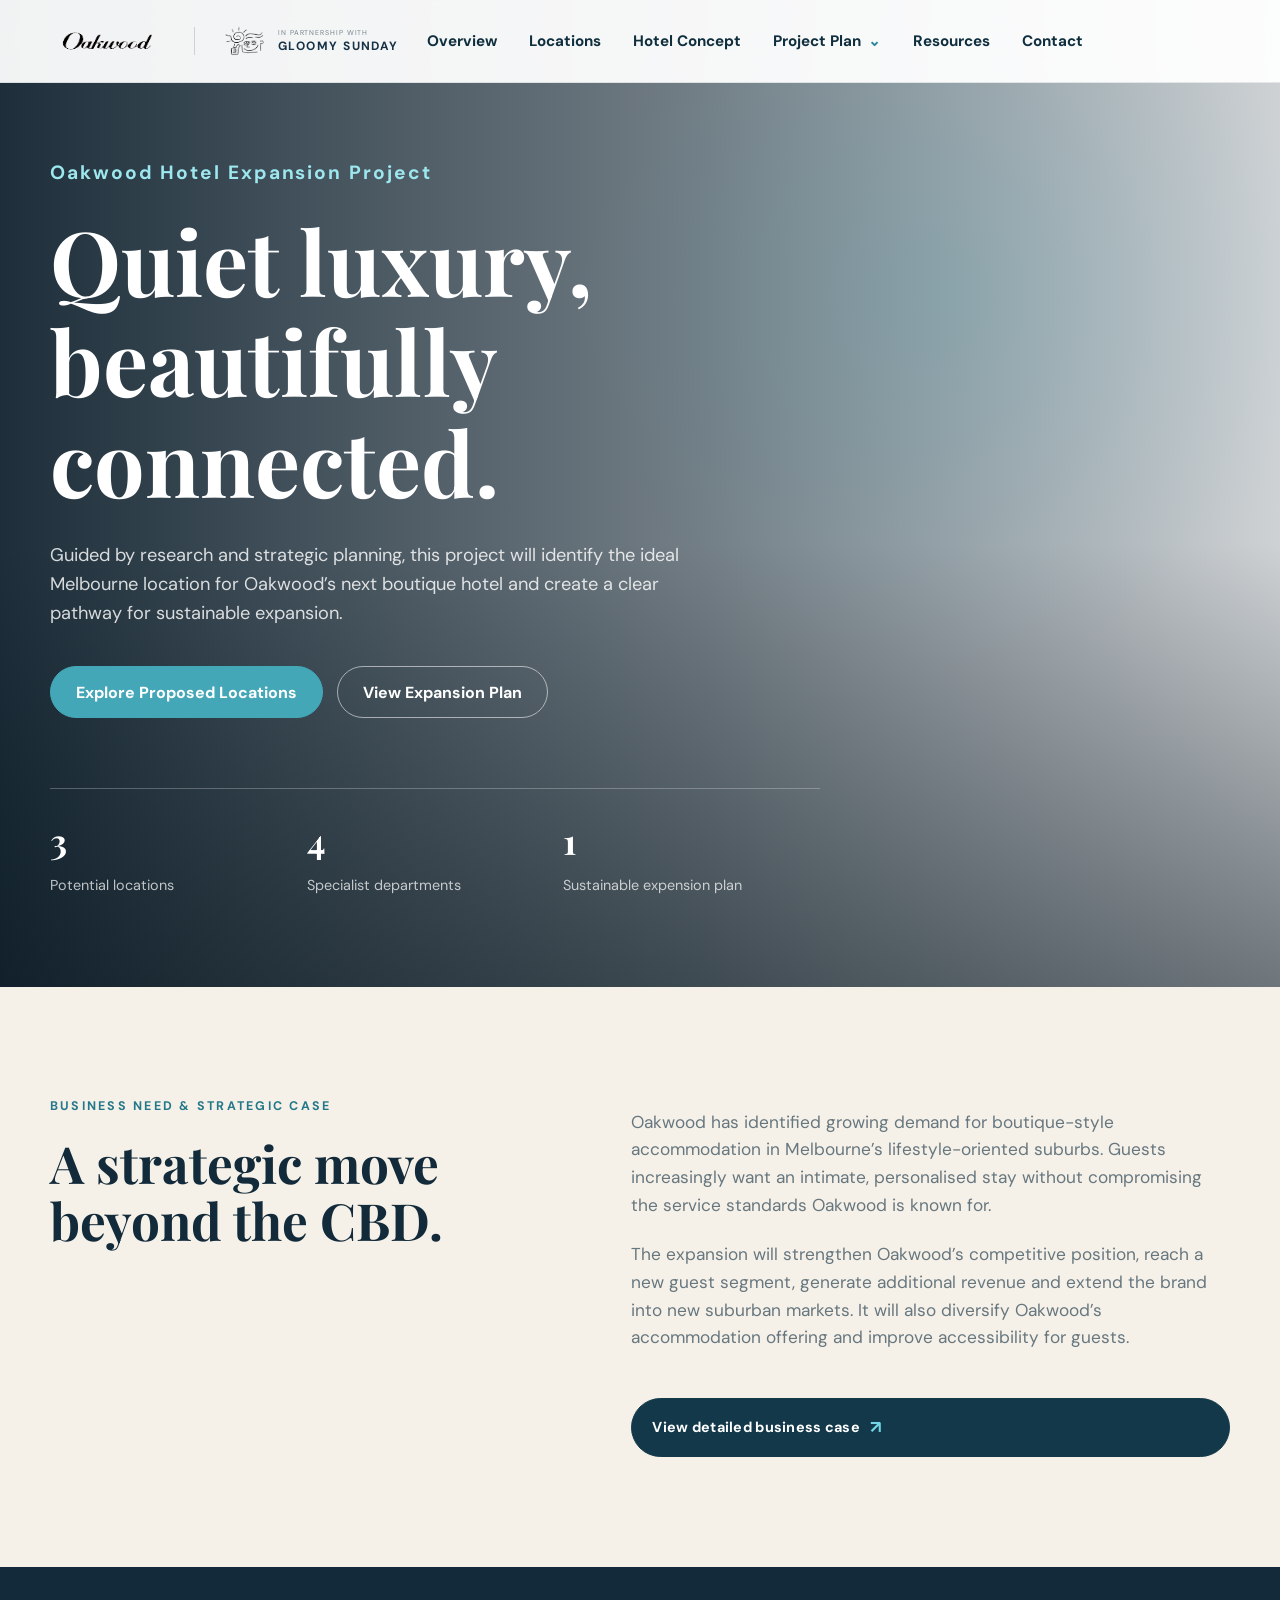
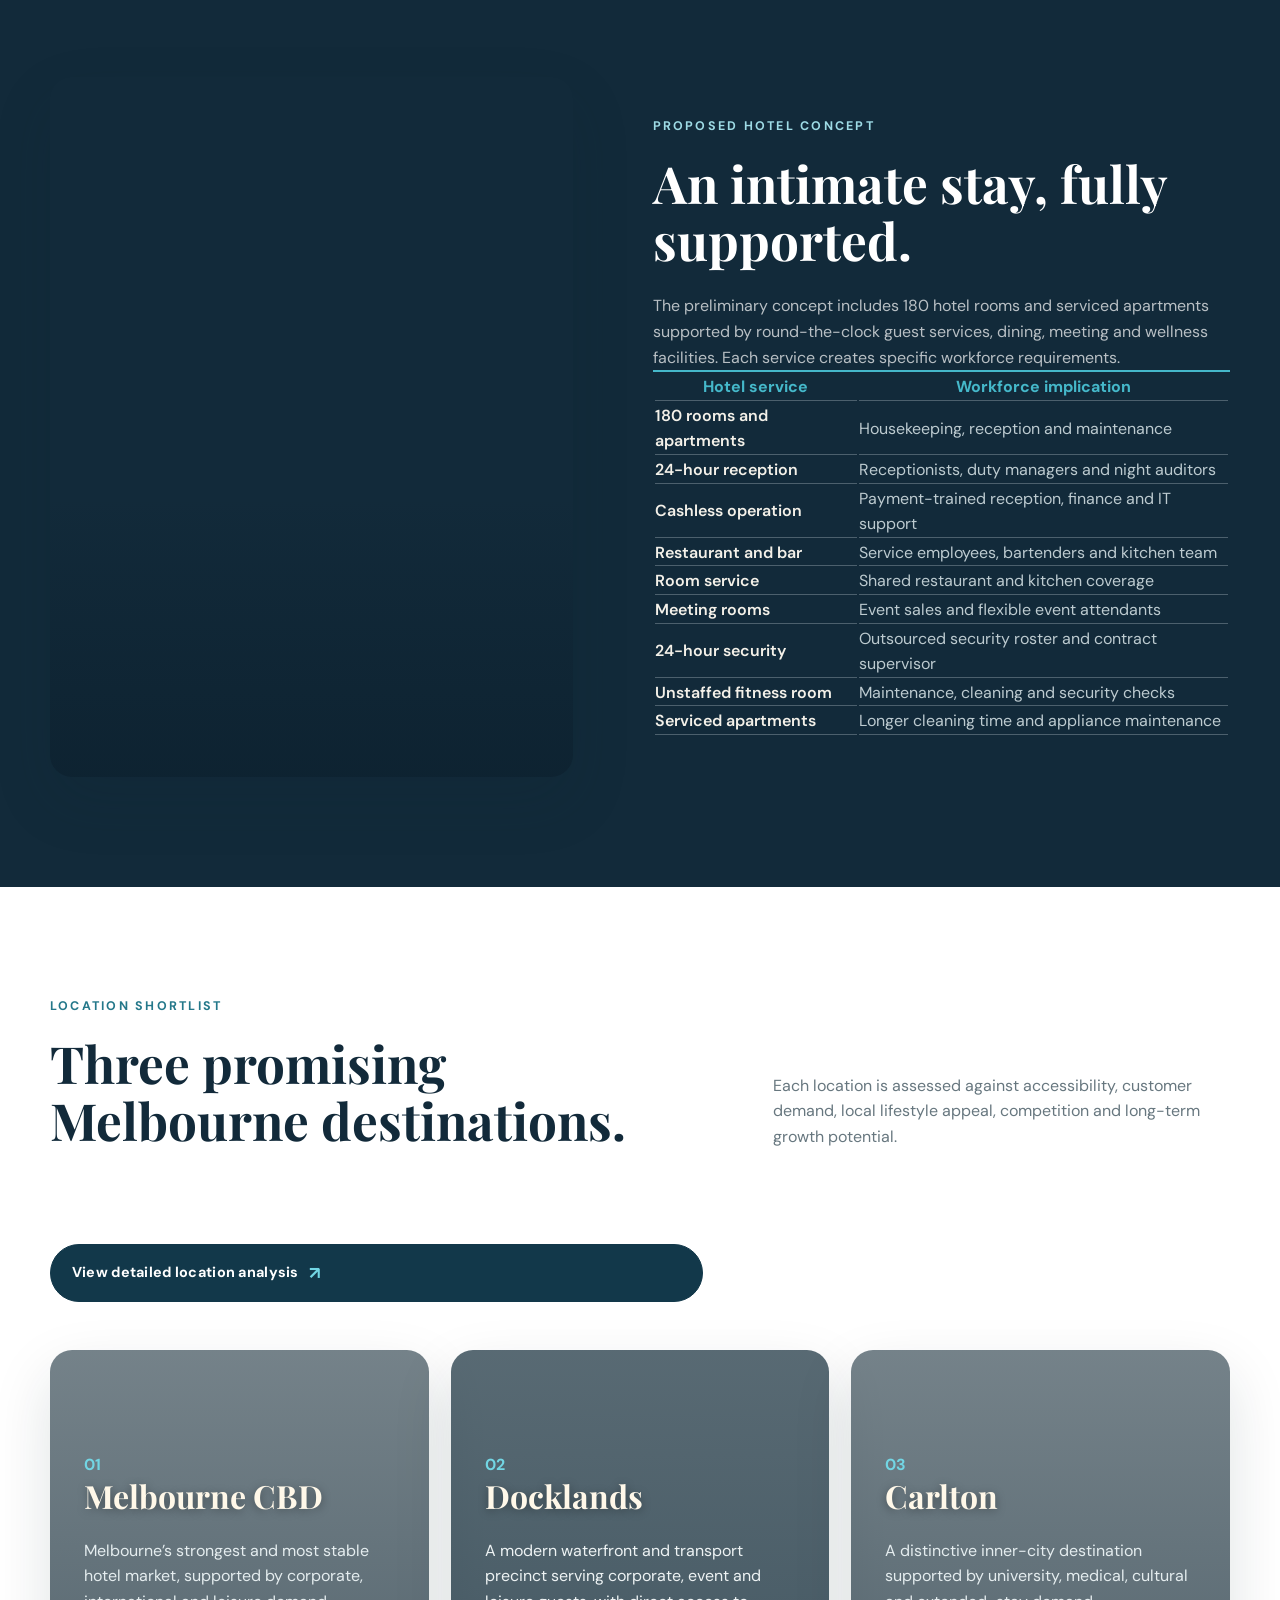
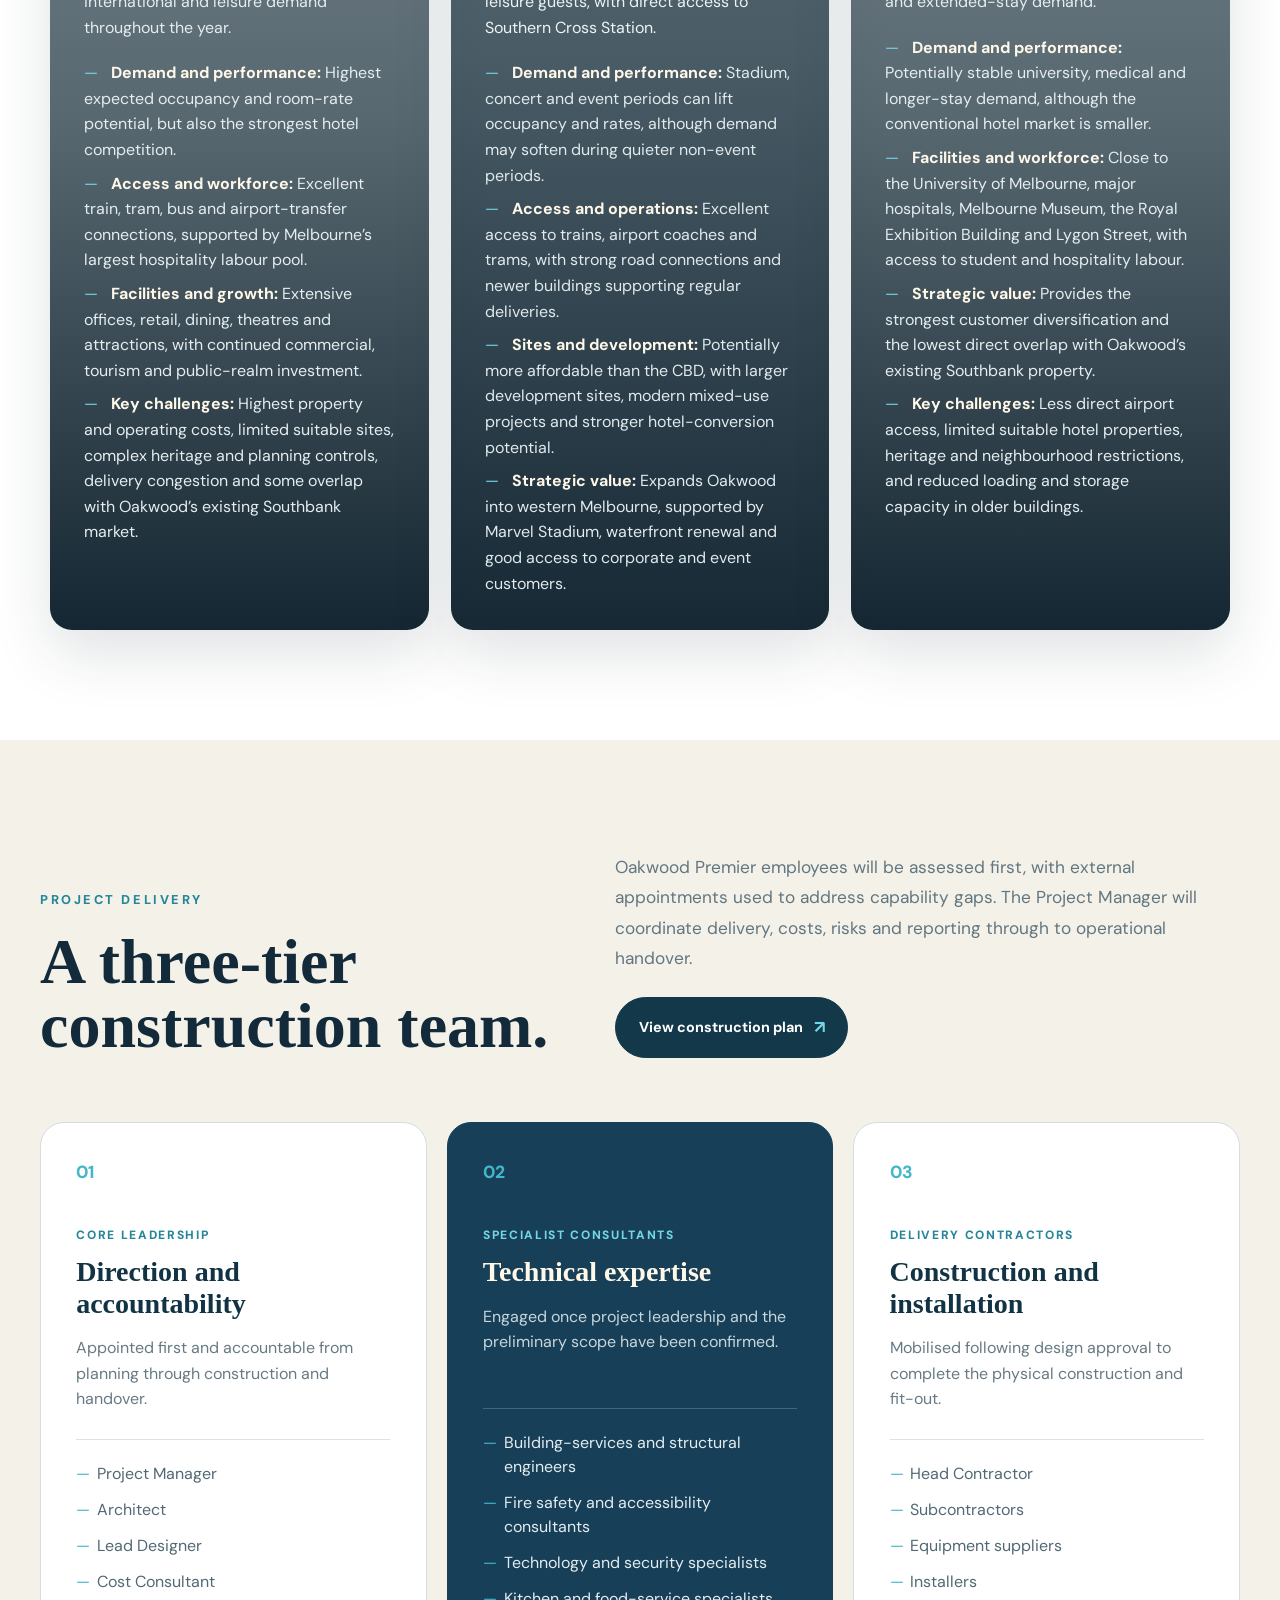
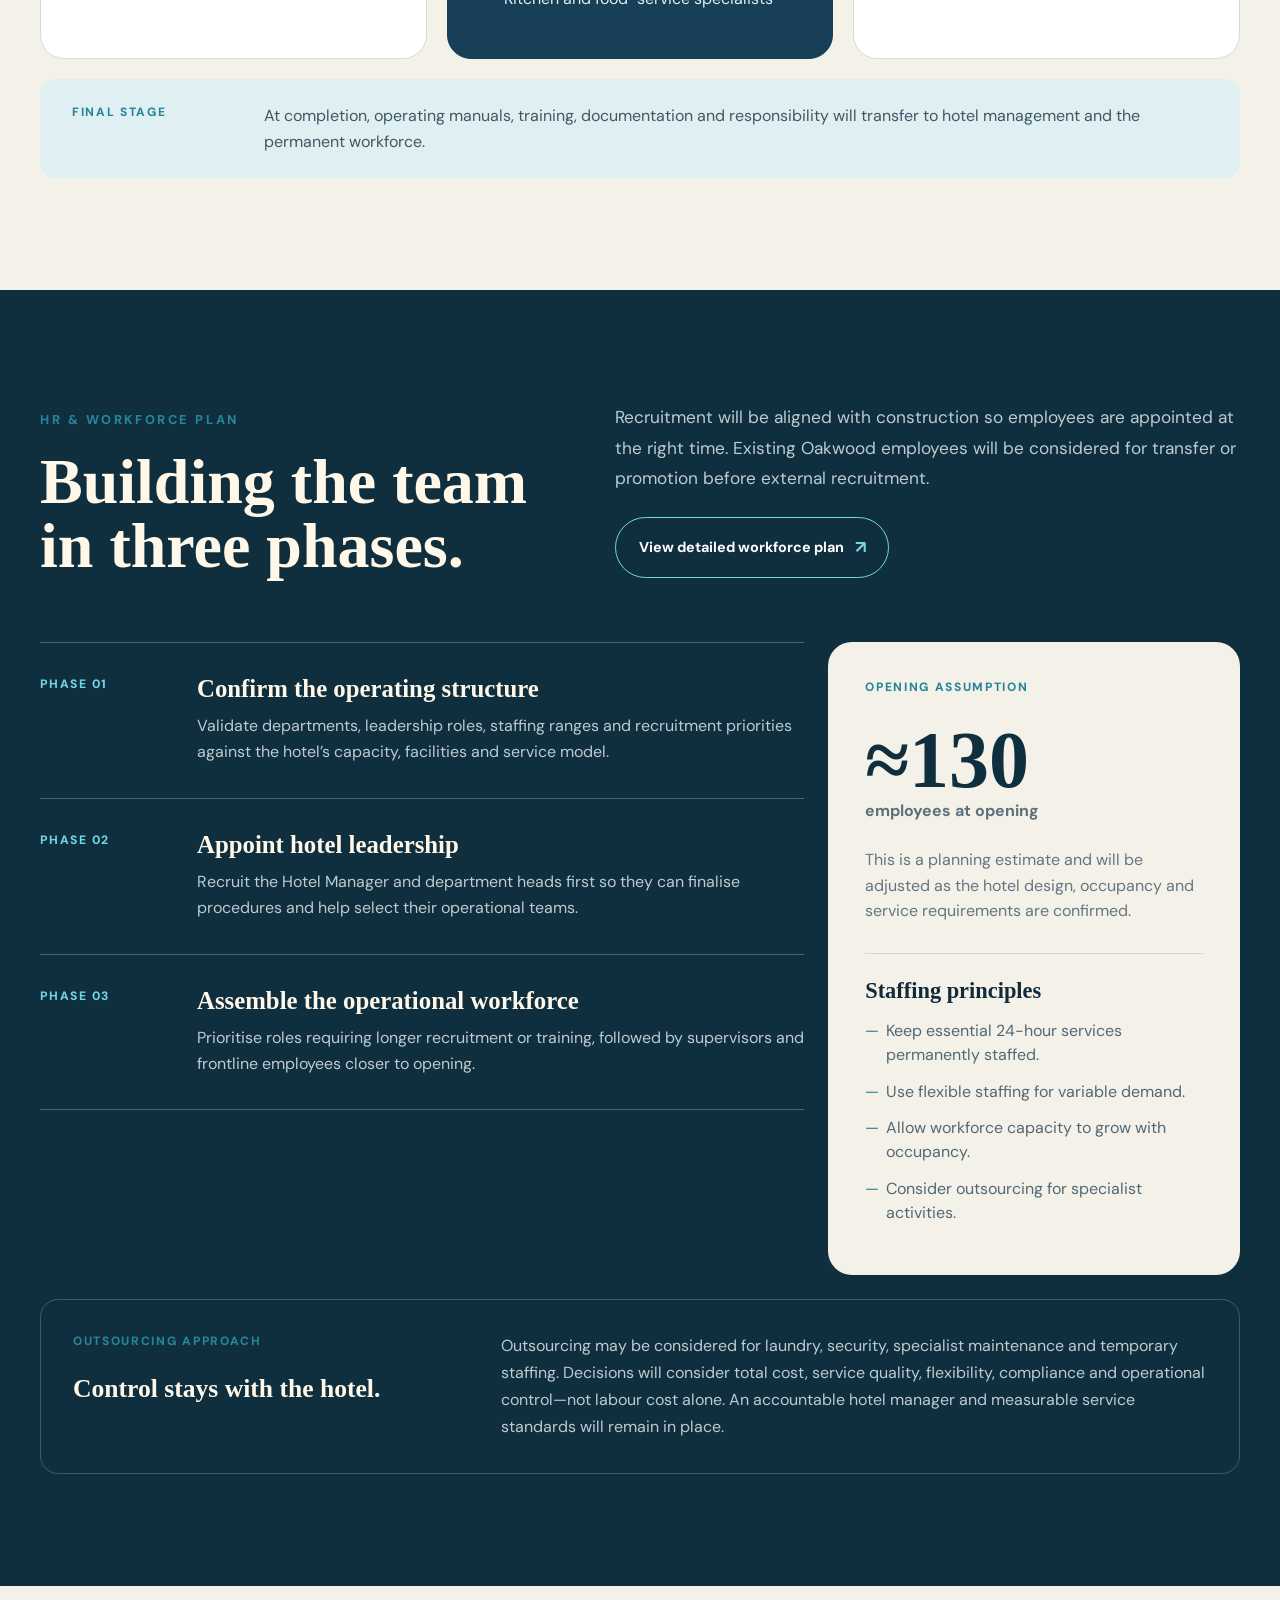
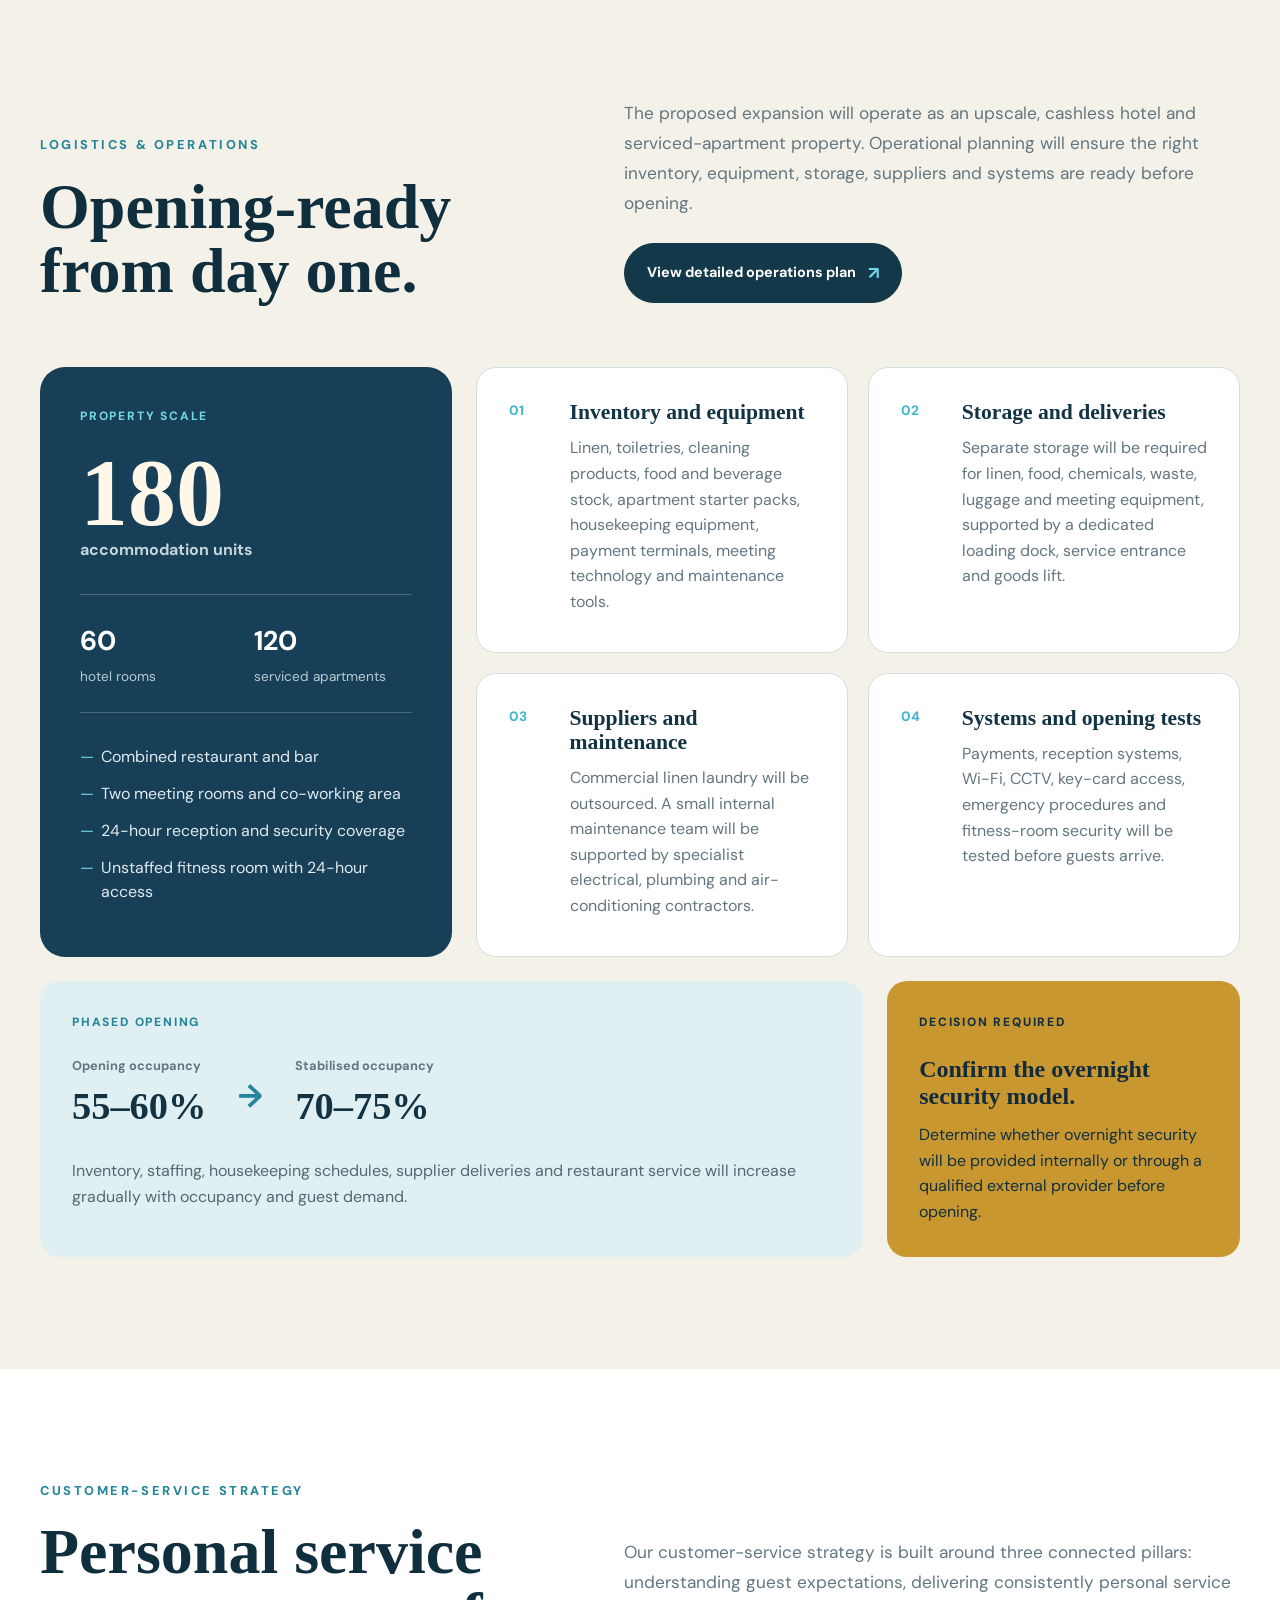
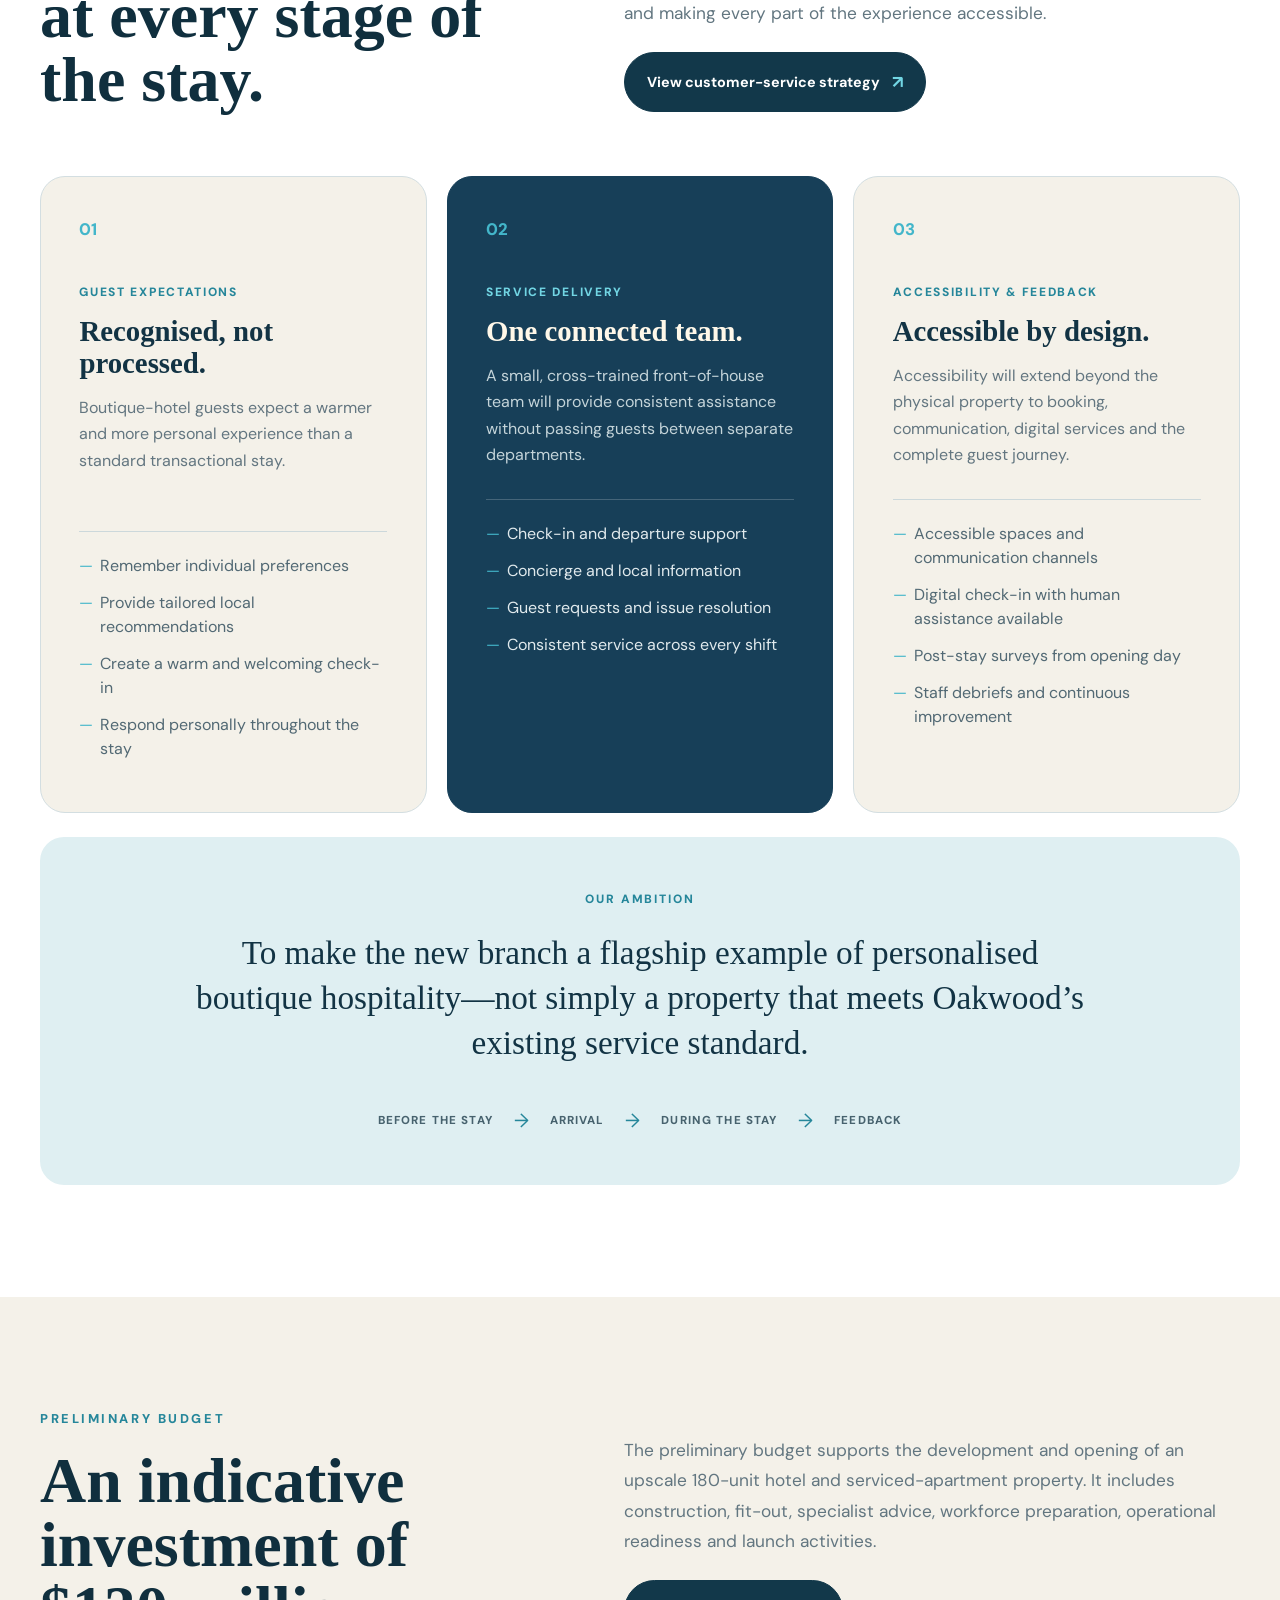
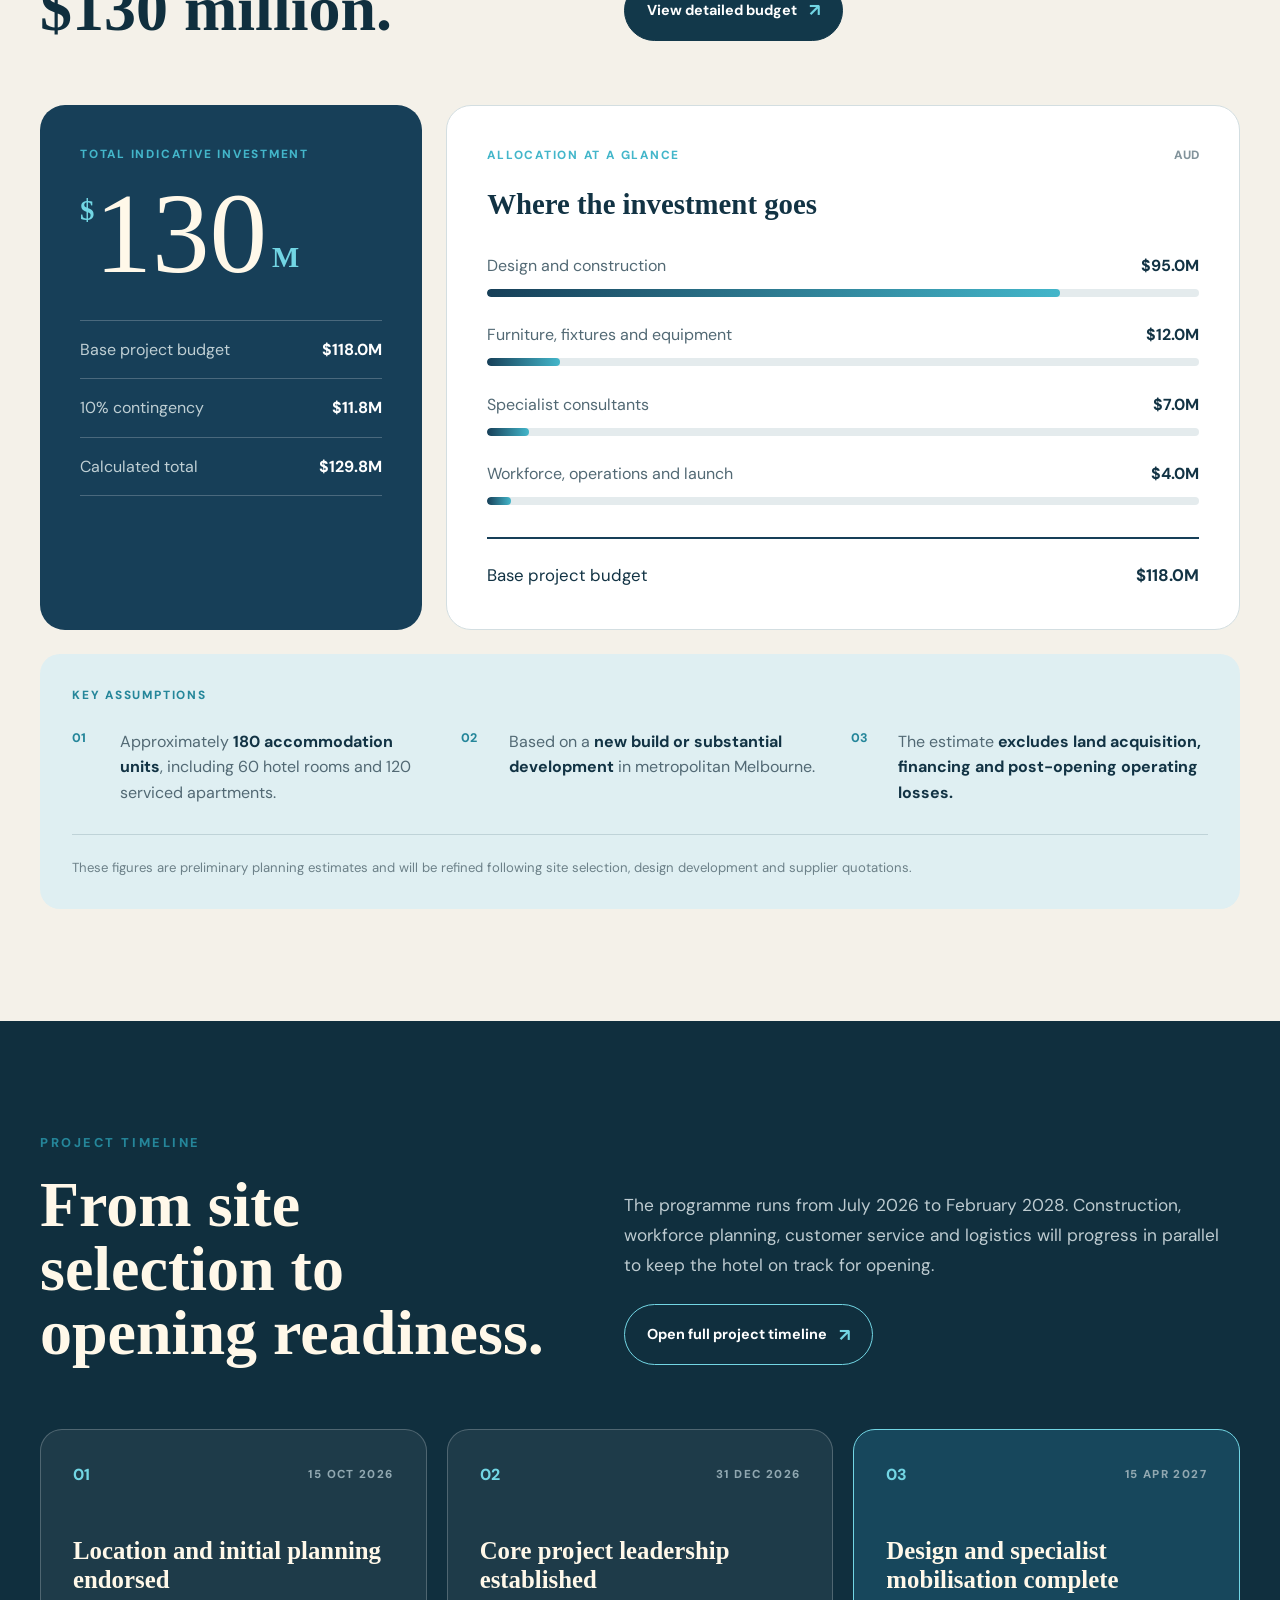
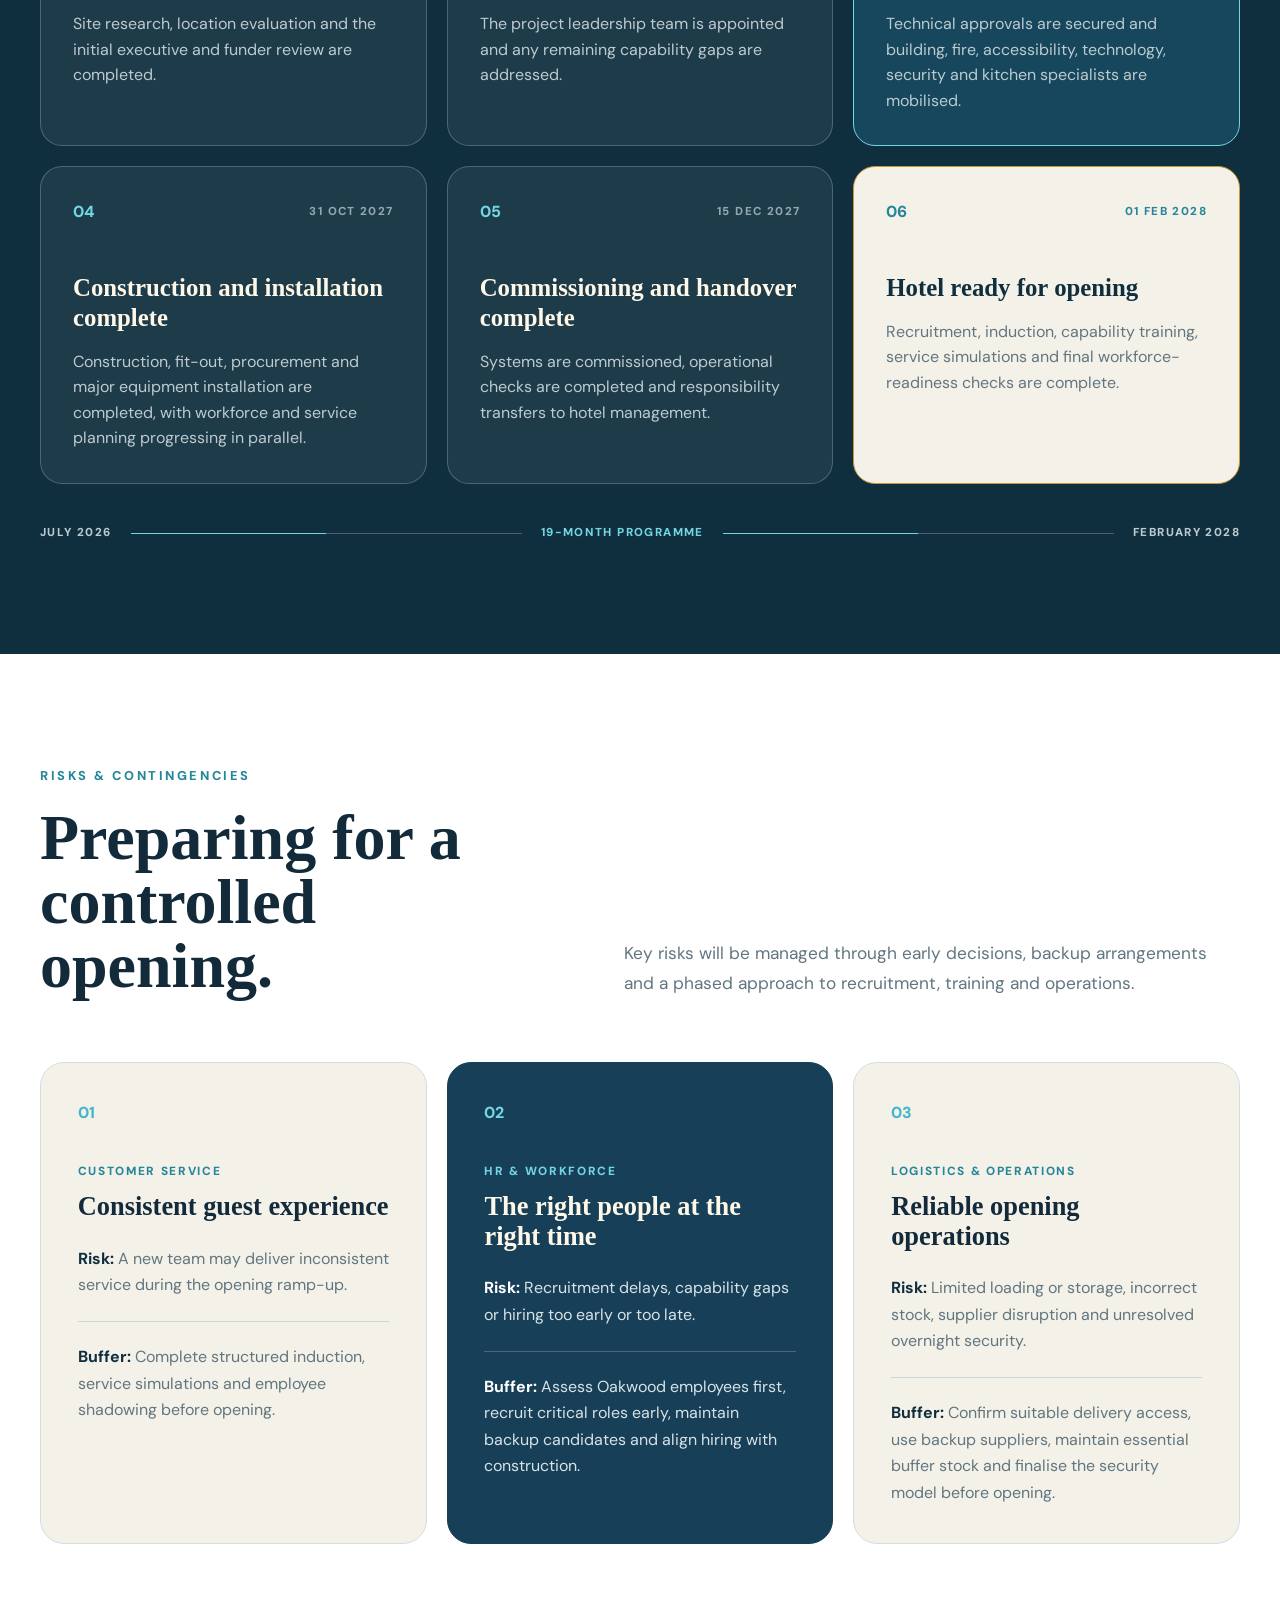
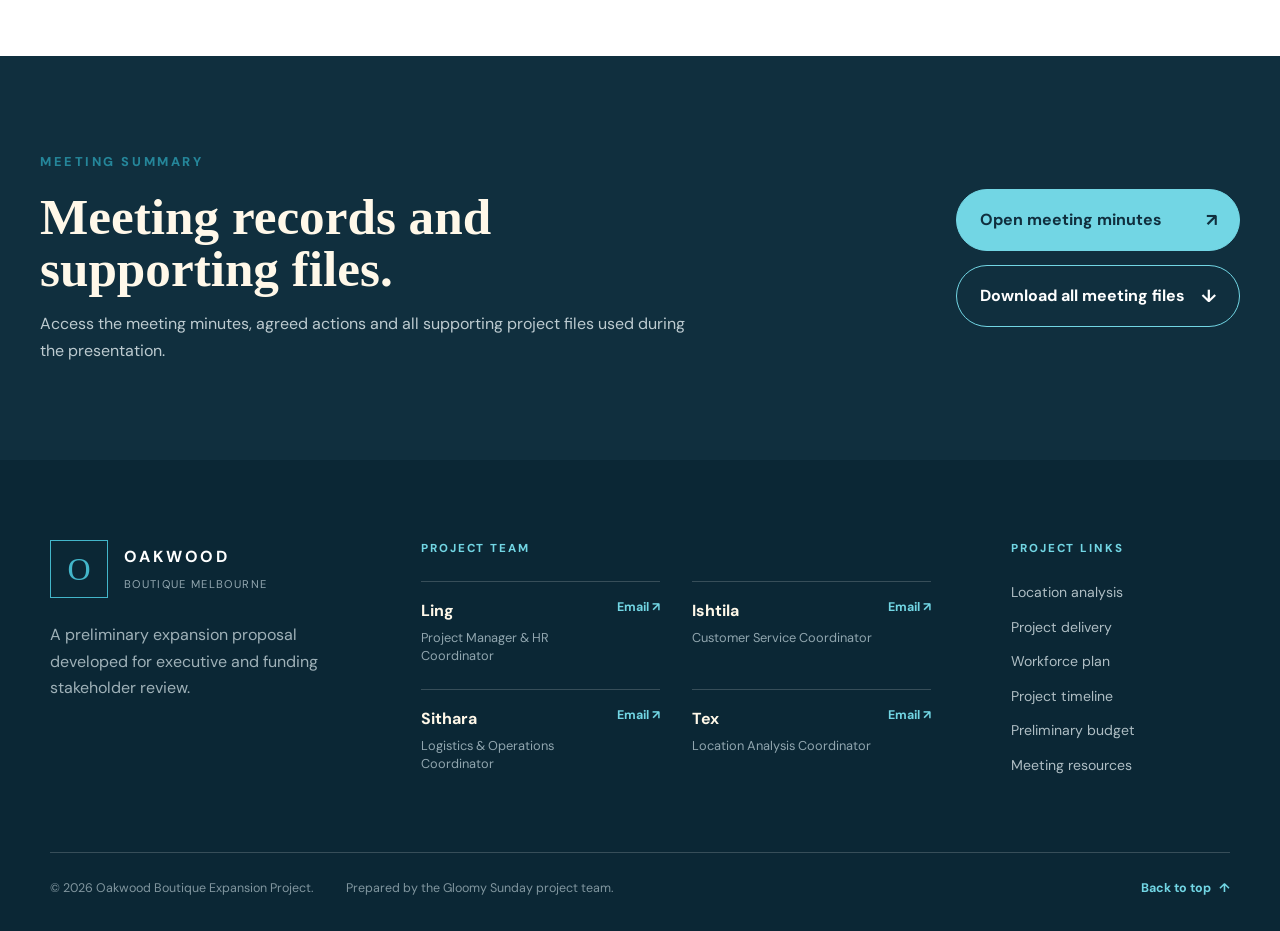
==== commit f69e5bf4: "page done" ====
--- a/index.html
+++ b/index.html
@@ -13,6 +13,7 @@
 
 <body>
   <header class="site-header">
+   
     <div class="container nav-wrap">
 
       <!-- OAKWOOD LOGO -->
@@ -45,13 +46,63 @@
         </span>
       </a>
 
-      <nav class="nav" aria-label="Primary navigation">
-        <a href="#about">About</a>
-        <a href="#locations">Locations</a>
-        <a href="#experience">Experience</a>
-        <a href="#project">Project</a>
-        <a href="#contact">Contact</a>
-      </nav>
+      <nav class="main-nav" aria-label="Primary navigation">
+
+  <a href="#about">Overview</a>
+
+  <a href="#location">Locations</a>
+
+  <a href="#experience">Hotel Concept</a>
+
+  <div class="nav-dropdown">
+    <button class="nav-dropdown-button" type="button">
+      Project Plan
+      <span aria-hidden="true">⌄</span>
+    </button>
+
+    <div class="nav-dropdown-menu">
+      <a href="#project-delivery">
+        <span>01</span>
+        Design &amp; Construction
+      </a>
+
+      <a href="#workforce">
+        <span>02</span>
+        HR &amp; Workforce
+      </a>
+
+      <a href="#logistics">
+        <span>03</span>
+        Logistics &amp; Operations
+      </a>
+
+      <a href="#customer-service">
+        <span>04</span>
+        Customer Service
+      </a>
+
+      <a href="#timeline">
+        <span>05</span>
+        Project Timeline
+      </a>
+
+      <a href="#budget">
+        <span>06</span>
+        Preliminary Budget
+      </a>
+
+      <a href="#risks">
+        <span>07</span>
+        Risks &amp; Contingencies
+      </a>
+    </div>
+  </div>
+
+  <a href="#meeting-resources">Resources</a>
+
+  <a href="#contact">Contact</a>
+
+</nav>
       <!-- 
       <a class="btn btn-small" href="#contact">Register Interest</a>
       -->
@@ -67,7 +118,7 @@
         <p class="hero-copy">Guided by research and strategic planning, this project will identify the ideal Melbourne location for Oakwood’s next boutique hotel and create a clear pathway for sustainable expansion.</p>
         <div class="hero-actions">
           <a class="btn" href="#locations">Explore Proposed Locations</a>
-          <a class="btn btn-ghost" href="#project">View Expansion Plan</a>
+          <a class="btn btn-ghost" href="#experience">View Expansion Plan</a>
         </div>
         <div class="hero-stats" aria-label="Project highlights">
           <div><strong>3</strong><span>Potential locations</span></div>
@@ -542,51 +593,753 @@
   </div>
 </section>
 
-    
-
-    <section class="project section" id="project">
-      <div class="container">
-        <div class="section-heading">
-          <div><p class="eyebrow">PROJECT DELIVERY</p><h2>From location analysis to opening readiness.</h2></div>
-          <p>Four specialist areas will work together to create a practical and professionally coordinated launch plan.</p>
-        </div>
-        <div class="department-grid">
-          <article><span>01</span><h3>Location Analysis</h3><p>Research demographics, accessibility, competitors, market demand and property suitability.</p></article>
-          <article><span>02</span><h3>Human Resources</h3><p>Plan recruitment, induction, training, workforce capability and staff management.</p></article>
-          <article><span>03</span><h3>Logistics & Operations</h3><p>Coordinate equipment, inventory, suppliers, storage, facilities and operational processes.</p></article>
-          <article><span>04</span><h3>Client Services</h3><p>Prepare service delivery, customer engagement, accessibility and guest experience standards.</p></article>
-        </div>
-        <div class="timeline">
-          <div><span>01</span><h3>Research</h3><p>Review locations, costs, staffing and operational needs.</p></div>
-          <div><span>02</span><h3>Evaluate</h3><p>Compare feasibility, risks and long-term business value.</p></div>
-          <div><span>03</span><h3>Recommend</h3><p>Present the preferred location and implementation plan.</p></div>
-          <div><span>04</span><h3>Prepare</h3><p>Finalise departmental readiness for the branch opening.</p></div>
-        </div>
-      </div>
-    </section>
-
-    <section class="cta section" id="contact">
-      <div class="container cta-box">
+    <!-- LOGISTICS AND OPERATIONAL REQUIREMENTS -->
+<section class="logistics-section" id="logistics">
+  <div class="logistics-container">
+
+    <header class="logistics-header">
+      <div>
+        <p class="section-eyebrow">LOGISTICS &amp; OPERATIONS</p>
+        <h2>Opening-ready from day one.</h2>
+      </div>
+
+      <div class="logistics-intro">
+        <p>
+          The proposed expansion will operate as an upscale, cashless hotel
+          and serviced-apartment property. Operational planning will ensure
+          the right inventory, equipment, storage, suppliers and systems are
+          ready before opening.
+        </p>
+
+        <a
+          class="detail-button"
+          href="assets/documents/sithara.pdf"
+          target="_blank"
+          rel="noopener noreferrer"
+        >
+          View detailed operations plan
+          <span aria-hidden="true">↗</span>
+        </a>
+      </div>
+    </header>
+
+    <div class="logistics-overview">
+
+      <article class="logistics-scale-card">
+        <p class="logistics-label">PROPERTY SCALE</p>
+
+        <div class="logistics-stat">
+          <strong>180</strong>
+          <span>accommodation units</span>
+        </div>
+
+        <div class="unit-breakdown">
+          <div>
+            <strong>60</strong>
+            <span>hotel rooms</span>
+          </div>
+
+          <div>
+            <strong>120</strong>
+            <span>serviced apartments</span>
+          </div>
+        </div>
+
+        <ul class="service-summary">
+          <li>Combined restaurant and bar</li>
+          <li>Two meeting rooms and co-working area</li>
+          <li>24-hour reception and security coverage</li>
+          <li>Unstaffed fitness room with 24-hour access</li>
+        </ul>
+      </article>
+
+      <div class="logistics-priorities">
+
+        <article class="priority-card">
+          <span>01</span>
+          <div>
+            <h3>Inventory and equipment</h3>
+            <p>
+              Linen, toiletries, cleaning products, food and beverage stock,
+              apartment starter packs, housekeeping equipment, payment
+              terminals, meeting technology and maintenance tools.
+            </p>
+          </div>
+        </article>
+
+        <article class="priority-card">
+          <span>02</span>
+          <div>
+            <h3>Storage and deliveries</h3>
+            <p>
+              Separate storage will be required for linen, food, chemicals,
+              waste, luggage and meeting equipment, supported by a dedicated
+              loading dock, service entrance and goods lift.
+            </p>
+          </div>
+        </article>
+
+        <article class="priority-card">
+          <span>03</span>
+          <div>
+            <h3>Suppliers and maintenance</h3>
+            <p>
+              Commercial linen laundry will be outsourced. A small internal
+              maintenance team will be supported by specialist electrical,
+              plumbing and air-conditioning contractors.
+            </p>
+          </div>
+        </article>
+
+        <article class="priority-card">
+          <span>04</span>
+          <div>
+            <h3>Systems and opening tests</h3>
+            <p>
+              Payments, reception systems, Wi-Fi, CCTV, key-card access,
+              emergency procedures and fitness-room security will be tested
+              before guests arrive.
+            </p>
+          </div>
+        </article>
+
+      </div>
+    </div>
+
+    <div class="opening-plan">
+
+      <div class="occupancy-plan">
+        <p class="logistics-label">PHASED OPENING</p>
+
+        <div class="occupancy-progress">
+          <div>
+            <span>Opening occupancy</span>
+            <strong>55–60%</strong>
+          </div>
+
+          <span class="progress-arrow">→</span>
+
+          <div>
+            <span>Stabilised occupancy</span>
+            <strong>70–75%</strong>
+          </div>
+        </div>
+
+        <p>
+          Inventory, staffing, housekeeping schedules, supplier deliveries
+          and restaurant service will increase gradually with occupancy and
+          guest demand.
+        </p>
+      </div>
+
+      <aside class="operations-decision">
+        <p class="logistics-label">DECISION REQUIRED</p>
+        <h3>Confirm the overnight security model.</h3>
+        <p>
+          Determine whether overnight security will be provided internally or
+          through a qualified external provider before opening.
+        </p>
+      </aside>
+
+    </div>
+
+  </div>
+</section>
+
+<!-- CUSTOMER-SERVICE STRATEGY -->
+<section class="customer-strategy-section" id="customer-service">
+  <div class="customer-strategy-container">
+
+    <header class="customer-strategy-header">
+      <div>
+        <p class="section-eyebrow">CUSTOMER-SERVICE STRATEGY</p>
+        <h2>Personal service at every stage of the stay.</h2>
+      </div>
+
+      <div class="customer-strategy-intro">
+        <p>
+          Our customer-service strategy is built around three connected
+          pillars: understanding guest expectations, delivering consistently
+          personal service and making every part of the experience accessible.
+        </p>
+
+        <a
+          class="detail-button"
+          href="PASTE-CUSTOMER-SERVICE-SLIDES-LINK-HERE"
+          target="_blank"
+          rel="noopener noreferrer"
+        >
+          View customer-service strategy
+          <span aria-hidden="true">↗</span>
+        </a>
+      </div>
+    </header>
+
+    <div class="service-pillars">
+
+      <article class="service-pillar">
+        <span class="pillar-number">01</span>
+        <p class="pillar-label">GUEST EXPECTATIONS</p>
+        <h3>Recognised, not processed.</h3>
+
+        <p>
+          Boutique-hotel guests expect a warmer and more personal experience
+          than a standard transactional stay.
+        </p>
+
+        <ul>
+          <li>Remember individual preferences</li>
+          <li>Provide tailored local recommendations</li>
+          <li>Create a warm and welcoming check-in</li>
+          <li>Respond personally throughout the stay</li>
+        </ul>
+      </article>
+
+      <article class="service-pillar service-pillar-featured">
+        <span class="pillar-number">02</span>
+        <p class="pillar-label">SERVICE DELIVERY</p>
+        <h3>One connected team.</h3>
+
+        <p>
+          A small, cross-trained front-of-house team will provide consistent
+          assistance without passing guests between separate departments.
+        </p>
+
+        <ul>
+          <li>Check-in and departure support</li>
+          <li>Concierge and local information</li>
+          <li>Guest requests and issue resolution</li>
+          <li>Consistent service across every shift</li>
+        </ul>
+      </article>
+
+      <article class="service-pillar">
+        <span class="pillar-number">03</span>
+        <p class="pillar-label">ACCESSIBILITY &amp; FEEDBACK</p>
+        <h3>Accessible by design.</h3>
+
+        <p>
+          Accessibility will extend beyond the physical property to booking,
+          communication, digital services and the complete guest journey.
+        </p>
+
+        <ul>
+          <li>Accessible spaces and communication channels</li>
+          <li>Digital check-in with human assistance available</li>
+          <li>Post-stay surveys from opening day</li>
+          <li>Staff debriefs and continuous improvement</li>
+        </ul>
+      </article>
+
+    </div>
+
+    <div class="service-vision">
+
+      <div class="service-vision-label">
+        <span>OUR AMBITION</span>
+      </div>
+
+      <blockquote>
+        To make the new branch a flagship example of personalised boutique
+        hospitality—not simply a property that meets Oakwood’s existing
+        service standard.
+      </blockquote>
+
+      <div class="service-journey">
+        <span>BEFORE THE STAY</span>
+        <i aria-hidden="true">→</i>
+        <span>ARRIVAL</span>
+        <i aria-hidden="true">→</i>
+        <span>DURING THE STAY</span>
+        <i aria-hidden="true">→</i>
+        <span>FEEDBACK</span>
+      </div>
+
+    </div>
+
+  </div>
+</section>
+
+ <!-- PRELIMINARY BUDGET SUMMARY -->
+<section class="budget-summary-section" id="budget">
+  <div class="budget-summary-container">
+
+    <header class="budget-summary-header">
+      <div>
+        <p class="section-eyebrow">PRELIMINARY BUDGET</p>
+        <h2>An indicative investment of $130 million.</h2>
+      </div>
+
+      <div class="budget-introduction">
+        <p>
+          The preliminary budget supports the development and opening of an
+          upscale 180-unit hotel and serviced-apartment property. It includes
+          construction, fit-out, specialist advice, workforce preparation,
+          operational readiness and launch activities.
+        </p>
+
+        <a
+          class="detail-button"
+          href="assets/documents/budget.pdf"
+          target="_blank"
+          rel="noopener noreferrer"
+        >
+          View detailed budget
+          <span aria-hidden="true">↗</span>
+        </a>
+      </div>
+    </header>
+
+    <div class="budget-layout">
+
+      <article class="budget-total-card">
+        <p class="budget-card-label">TOTAL INDICATIVE INVESTMENT</p>
+
+        <div class="budget-total">
+          <span>$</span>
+          <strong>130</strong>
+          <span>M</span>
+        </div>
+
+        <div class="budget-totals">
+          <div>
+            <span>Base project budget</span>
+            <strong>$118.0M</strong>
+          </div>
+
+          <div>
+            <span>10% contingency</span>
+            <strong>$11.8M</strong>
+          </div>
+
+          <div>
+            <span>Calculated total</span>
+            <strong>$129.8M</strong>
+          </div>
+        </div>
+      </article>
+
+      <article class="budget-allocation-card">
+        <div class="budget-allocation-heading">
+          <div>
+            <p class="budget-card-label">ALLOCATION AT A GLANCE</p>
+            <h3>Where the investment goes</h3>
+          </div>
+
+          <span>AUD</span>
+        </div>
+
+        <div class="budget-row">
+          <div class="budget-row-heading">
+            <span>Design and construction</span>
+            <strong>$95.0M</strong>
+          </div>
+          <div class="budget-bar">
+            <span style="width: 80.5%"></span>
+          </div>
+        </div>
+
+        <div class="budget-row">
+          <div class="budget-row-heading">
+            <span>Furniture, fixtures and equipment</span>
+            <strong>$12.0M</strong>
+          </div>
+          <div class="budget-bar">
+            <span style="width: 10.2%"></span>
+          </div>
+        </div>
+
+        <div class="budget-row">
+          <div class="budget-row-heading">
+            <span>Specialist consultants</span>
+            <strong>$7.0M</strong>
+          </div>
+          <div class="budget-bar">
+            <span style="width: 5.9%"></span>
+          </div>
+        </div>
+
+        <div class="budget-row">
+          <div class="budget-row-heading">
+            <span>Workforce, operations and launch</span>
+            <strong>$4.0M</strong>
+          </div>
+          <div class="budget-bar">
+            <span style="width: 3.4%"></span>
+          </div>
+        </div>
+
+        <div class="budget-base-total">
+          <span>Base project budget</span>
+          <strong>$118.0M</strong>
+        </div>
+      </article>
+
+    </div>
+
+    <div class="budget-assumptions">
+      <p class="budget-card-label">KEY ASSUMPTIONS</p>
+
+      <div class="assumption-list">
         <div>
-          <p class="eyebrow">PROJECT STAKEHOLDERS</p>
-          <h2>Be part of Oakwood's next chapter.</h2>
-          <p>Register your interest to receive project updates, location evaluation outcomes and future presentation information.</p>
-        </div>
-        <form class="interest-form">
-          <label><span>Full name</span><input type="text" name="name" placeholder="Your full name" required /></label>
-          <label><span>Email address</span><input type="email" name="email" placeholder="name@example.com" required /></label>
-          <button class="btn" type="submit">Register Interest</button>
-        </form>
-      </div>
-    </section>
+          <span>01</span>
+          <p>
+            Approximately <strong>180 accommodation units</strong>, including
+            60 hotel rooms and 120 serviced apartments.
+          </p>
+        </div>
+
+        <div>
+          <span>02</span>
+          <p>
+            Based on a <strong>new build or substantial development</strong>
+            in metropolitan Melbourne.
+          </p>
+        </div>
+
+        <div>
+          <span>03</span>
+          <p>
+            The estimate <strong>excludes land acquisition, financing and
+            post-opening operating losses.</strong>
+          </p>
+        </div>
+      </div>
+
+      <p class="budget-disclaimer">
+        These figures are preliminary planning estimates and will be refined
+        following site selection, design development and supplier quotations.
+      </p>
+    </div>
+
+  </div>
+</section>
+
+<!-- PROJECT TIMELINE -->
+<section class="milestones-section" id="timeline">
+  <div class="milestones-container">
+
+    <header class="milestones-header">
+      <div>
+        <p class="section-eyebrow">PROJECT TIMELINE</p>
+        <h2>From site selection to opening readiness.</h2>
+      </div>
+
+      <div class="milestones-intro">
+        <p>
+          The programme runs from July 2026 to February 2028. Construction,
+          workforce planning, customer service and logistics will progress in
+          parallel to keep the hotel on track for opening.
+        </p>
+
+        <a
+          class="detail-button"
+          href="https://docs.google.com/spreadsheets/d/1d5ozNIIffUHV24R3ws97IaXWmblQOur5/edit?gid=486745475#gid=486745475"
+          target="_blank"
+          rel="noopener noreferrer"
+        >
+          Open full project timeline
+          <span aria-hidden="true">↗</span>
+        </a>
+      </div>
+    </header>
+
+    <div class="milestone-track">
+
+      <article class="milestone-card">
+        <div class="milestone-top">
+          <span class="milestone-number">01</span>
+          <time datetime="2026-10-15">15 OCT 2026</time>
+        </div>
+
+        <h3>Location and initial planning endorsed</h3>
+        <p>
+          Site research, location evaluation and the initial executive and
+          funder review are completed.
+        </p>
+      </article>
+
+      <article class="milestone-card">
+        <div class="milestone-top">
+          <span class="milestone-number">02</span>
+          <time datetime="2026-12-31">31 DEC 2026</time>
+        </div>
+
+        <h3>Core project leadership established</h3>
+        <p>
+          The project leadership team is appointed and any remaining
+          capability gaps are addressed.
+        </p>
+      </article>
+
+      <article class="milestone-card milestone-card-featured">
+        <div class="milestone-top">
+          <span class="milestone-number">03</span>
+          <time datetime="2027-04-15">15 APR 2027</time>
+        </div>
+
+        <h3>Design and specialist mobilisation complete</h3>
+        <p>
+          Technical approvals are secured and building, fire, accessibility,
+          technology, security and kitchen specialists are mobilised.
+        </p>
+      </article>
+
+      <article class="milestone-card">
+        <div class="milestone-top">
+          <span class="milestone-number">04</span>
+          <time datetime="2027-10-31">31 OCT 2027</time>
+        </div>
+
+        <h3>Construction and installation complete</h3>
+        <p>
+          Construction, fit-out, procurement and major equipment installation
+          are completed, with workforce and service planning progressing in parallel.
+        </p>
+      </article>
+
+      <article class="milestone-card">
+        <div class="milestone-top">
+          <span class="milestone-number">05</span>
+          <time datetime="2027-12-15">15 DEC 2027</time>
+        </div>
+
+        <h3>Commissioning and handover complete</h3>
+        <p>
+          Systems are commissioned, operational checks are completed and
+          responsibility transfers to hotel management.
+        </p>
+      </article>
+
+      <article class="milestone-card milestone-card-final">
+        <div class="milestone-top">
+          <span class="milestone-number">06</span>
+          <time datetime="2028-02-01">01 FEB 2028</time>
+        </div>
+
+        <h3>Hotel ready for opening</h3>
+        <p>
+          Recruitment, induction, capability training, service simulations
+          and final workforce-readiness checks are complete.
+        </p>
+      </article>
+
+    </div>
+
+    <div class="timeline-summary">
+      <span>JULY 2026</span>
+      <div class="timeline-summary-line">
+        <span></span>
+      </div>
+      <strong>19-MONTH PROGRAMME</strong>
+      <div class="timeline-summary-line">
+        <span></span>
+      </div>
+      <span>FEBRUARY 2028</span>
+    </div>
+
+  </div>
+</section>
+
+<!-- KEY RISKS AND CONTINGENCIES -->
+<section class="risk-section" id="risks">
+  <div class="risk-container">
+
+    <header class="risk-header">
+      <div>
+        <p class="section-eyebrow">RISKS &amp; CONTINGENCIES</p>
+        <h2>Preparing for a controlled opening.</h2>
+      </div>
+
+      <p>
+        Key risks will be managed through early decisions, backup arrangements
+        and a phased approach to recruitment, training and operations.
+      </p>
+    </header>
+
+    <div class="risk-grid">
+
+      <article class="risk-card">
+        <span class="risk-number">01</span>
+        <p class="risk-label">CUSTOMER SERVICE</p>
+        <h3>Consistent guest experience</h3>
+
+        <p>
+          <strong>Risk:</strong> A new team may deliver inconsistent service
+          during the opening ramp-up.
+        </p>
+
+        <p class="risk-response">
+          <strong>Buffer:</strong> Complete structured induction, service
+          simulations and employee shadowing before opening.
+        </p>
+      </article>
+
+      <article class="risk-card risk-card-featured">
+        <span class="risk-number">02</span>
+        <p class="risk-label">HR &amp; WORKFORCE</p>
+        <h3>The right people at the right time</h3>
+
+        <p>
+          <strong>Risk:</strong> Recruitment delays, capability gaps or hiring
+          too early or too late.
+        </p>
+
+        <p class="risk-response">
+          <strong>Buffer:</strong> Assess Oakwood employees first, recruit
+          critical roles early, maintain backup candidates and align hiring
+          with construction.
+        </p>
+      </article>
+
+      <article class="risk-card">
+        <span class="risk-number">03</span>
+        <p class="risk-label">LOGISTICS &amp; OPERATIONS</p>
+        <h3>Reliable opening operations</h3>
+
+        <p>
+          <strong>Risk:</strong> Limited loading or storage, incorrect stock,
+          supplier disruption and unresolved overnight security.
+        </p>
+
+        <p class="risk-response">
+          <strong>Buffer:</strong> Confirm suitable delivery access, use backup
+          suppliers, maintain essential buffer stock and finalise the security
+          model before opening.
+        </p>
+      </article>
+
+    </div>
+
+  </div>
+</section>
+
+<!-- MEETING SUMMARY AND FILES -->
+<section class="meeting-resources" id="meeting-resources">
+  <div class="meeting-resources-container">
+
+    <div>
+      <p class="section-eyebrow">MEETING SUMMARY</p>
+      <h2>Meeting records and supporting files.</h2>
+
+      <p>
+        Access the meeting minutes, agreed actions and all supporting project
+        files used during the presentation.
+      </p>
+    </div>
+
+    <div class="meeting-resource-buttons">
+      <a
+        class="resource-button resource-button-primary"
+        href="PASTE-MEETING-MINUTES-LINK-HERE"
+        target="_blank"
+        rel="noopener noreferrer"
+      >
+        Open meeting minutes
+        <span aria-hidden="true">↗</span>
+      </a>
+
+      <a
+        class="resource-button resource-button-secondary"
+        href="PASTE-ZIP-FILE-LINK-HERE"
+        download
+      >
+        Download all meeting files
+        <span aria-hidden="true">↓</span>
+      </a>
+    </div>
+
+  </div>
+</section>
+
+   
   </main>
 
-  <footer class="site-footer">
-    <div class="container footer-wrap">
-      <a class="brand footer-brand" href="#home"><span class="brand-mark">O</span><span><strong>OAKWOOD</strong><small>BOUTIQUE MELBOURNE</small></span></a>
-      <p>Premium hospitality. Personalised experiences. Sustainable growth.</p>
-      <p>© 2026 Oakwood Boutique Expansion Project.</p>
-    </div>
-  </footer>
+  <footer class="site-footer" id="contact">
+  <div class="container footer-content">
+
+    <div class="footer-introduction">
+      <a class="brand footer-brand" href="#home">
+        <span class="brand-mark">O</span>
+
+        <span>
+          <strong>OAKWOOD</strong>
+          <small>BOUTIQUE MELBOURNE</small>
+        </span>
+      </a>
+
+      <p>
+        A preliminary expansion proposal developed for executive and funding
+        stakeholder review.
+      </p>
+    </div>
+
+    <div class="footer-team">
+      <p class="footer-heading">PROJECT TEAM</p>
+
+      <div class="footer-contact-list">
+
+        <div class="footer-contact">
+          <div>
+            <strong>Ling</strong>
+            <span>Project Manager &amp; HR Coordinator</span>
+          </div>
+
+          <a href="mailto:LING_EMAIL_ADDRESS">Email ↗</a>
+        </div>
+
+        <div class="footer-contact">
+          <div>
+            <strong>Ishtila</strong>
+            <span>Customer Service Coordinator</span>
+          </div>
+
+          <a href="mailto:ISHTILA_EMAIL_ADDRESS">Email ↗</a>
+        </div>
+
+        <div class="footer-contact">
+          <div>
+            <strong>Sithara</strong>
+            <span>Logistics &amp; Operations Coordinator</span>
+          </div>
+
+          <a href="mailto:SITHARA_EMAIL_ADDRESS">Email ↗</a>
+        </div>
+
+        <div class="footer-contact">
+          <div>
+            <strong>Tex</strong>
+            <span>Location Analysis Coordinator</span>
+          </div>
+
+          <a href="mailto:TEX_EMAIL_ADDRESS">Email ↗</a>
+        </div>
+
+      </div>
+    </div>
+
+    <nav class="footer-navigation" aria-label="Footer navigation">
+      <p class="footer-heading">PROJECT LINKS</p>
+
+      <a href="#location">Location analysis</a>
+      <a href="#project-delivery">Project delivery</a>
+      <a href="#workforce">Workforce plan</a>
+      <a href="#timeline">Project timeline</a>
+      <a href="#budget">Preliminary budget</a>
+      <a href="#meeting-resources">Meeting resources</a>
+    </nav>
+
+  </div>
+
+  <div class="container footer-bottom">
+    <p>© 2026 Oakwood Boutique Expansion Project.</p>
+    <p>Prepared by the Gloomy Sunday project team.</p>
+
+    <a href="#home">
+      Back to top
+      <span aria-hidden="true">↑</span>
+    </a>
+  </div>
+</footer>
 </body>
 </html>
--- a/styles.css
+++ b/styles.css
@@ -1698,4 +1698,1457 @@
     grid-template-columns: 1fr;
     gap: 0.8rem;
   }
+}
+
+.logistics-section {
+  padding: 7rem 1.5rem;
+  background: #f4f1e9;
+  color: #102f3e;
+}
+
+.logistics-container {
+  width: min(1200px, 100%);
+  margin: 0 auto;
+}
+
+.logistics-header {
+  display: grid;
+  grid-template-columns: 0.9fr 1.1fr;
+  align-items: end;
+  gap: 5rem;
+  margin-bottom: 4rem;
+}
+
+.logistics-header h2 {
+  max-width: 620px;
+  margin: 0;
+  color: #102f3e;
+  font-family: Georgia, "Times New Roman", serif;
+  font-size: clamp(3rem, 5vw, 5.2rem);
+  font-weight: 600;
+  line-height: 1;
+}
+
+.logistics-intro p {
+  max-width: 650px;
+  margin: 0;
+  color: #627680;
+  font-size: 1.08rem;
+  line-height: 1.75;
+}
+
+.logistics-overview {
+  display: grid;
+  grid-template-columns: 0.7fr 1.3fr;
+  gap: 1.5rem;
+}
+
+.logistics-scale-card {
+  padding: 2.5rem;
+  border-radius: 25px;
+  background: #173f58;
+  color: #ffffff;
+}
+
+.logistics-label {
+  margin: 0 0 1.5rem;
+  color: #72d6e4;
+  font-size: 0.75rem;
+  font-weight: 800;
+  letter-spacing: 0.15em;
+}
+
+.logistics-stat strong {
+  display: block;
+  color: #fff8e9;
+  font-family: Georgia, "Times New Roman", serif;
+  font-size: 6rem;
+  line-height: 0.9;
+}
+
+.logistics-stat span {
+  color: #c5d5da;
+  font-weight: 700;
+}
+
+.unit-breakdown {
+  display: grid;
+  grid-template-columns: 1fr 1fr;
+  gap: 1rem;
+  margin: 2rem 0;
+  padding: 1.5rem 0;
+  border-top: 1px solid rgba(255, 255, 255, 0.22);
+  border-bottom: 1px solid rgba(255, 255, 255, 0.22);
+}
+
+.unit-breakdown strong {
+  display: block;
+  color: #ffffff;
+  font-size: 1.7rem;
+}
+
+.unit-breakdown span {
+  color: #b9cbd1;
+  font-size: 0.85rem;
+}
+
+.service-summary {
+  margin: 0;
+  padding: 0;
+  list-style: none;
+}
+
+.service-summary li {
+  position: relative;
+  margin-bottom: 0.8rem;
+  padding-left: 1.3rem;
+  color: #e1eaed;
+  line-height: 1.5;
+}
+
+.service-summary li::before {
+  content: "—";
+  position: absolute;
+  left: 0;
+  color: #72d6e4;
+}
+
+.logistics-priorities {
+  display: grid;
+  grid-template-columns: 1fr 1fr;
+  gap: 1.25rem;
+}
+
+.priority-card {
+  display: grid;
+  grid-template-columns: 45px 1fr;
+  gap: 1rem;
+  padding: 2rem;
+  border: 1px solid #d3dee1;
+  border-radius: 20px;
+  background: #ffffff;
+}
+
+.priority-card > span {
+  color: #43b6ca;
+  font-size: 0.85rem;
+  font-weight: 800;
+}
+
+.priority-card h3 {
+  margin: 0 0 0.7rem;
+  color: #123344;
+  font-family: Georgia, "Times New Roman", serif;
+  font-size: 1.35rem;
+}
+
+.priority-card p {
+  margin: 0;
+  color: #637680;
+  line-height: 1.6;
+}
+
+.opening-plan {
+  display: grid;
+  grid-template-columns: 1.4fr 0.6fr;
+  gap: 1.5rem;
+  margin-top: 1.5rem;
+}
+
+.occupancy-plan,
+.operations-decision {
+  padding: 2rem;
+  border-radius: 20px;
+}
+
+.occupancy-plan {
+  background: #dfeff2;
+}
+
+.occupancy-plan .logistics-label {
+  color: #25869a;
+}
+
+.occupancy-progress {
+  display: flex;
+  align-items: center;
+  gap: 2rem;
+  margin-bottom: 1.3rem;
+}
+
+.occupancy-progress div {
+  display: flex;
+  flex-direction: column;
+}
+
+.occupancy-progress span {
+  color: #617680;
+  font-size: 0.8rem;
+  font-weight: 700;
+}
+
+.occupancy-progress strong {
+  color: #123344;
+  font-family: Georgia, "Times New Roman", serif;
+  font-size: 2.4rem;
+}
+
+.progress-arrow {
+  color: #25869a !important;
+  font-size: 2rem !important;
+}
+
+.occupancy-plan > p:last-child {
+  margin: 0;
+  color: #526974;
+  line-height: 1.6;
+}
+
+.operations-decision {
+  background: #c99730;
+  color: #102f3e;
+}
+
+.operations-decision .logistics-label {
+  color: #102f3e;
+}
+
+.operations-decision h3 {
+  margin: 0 0 0.8rem;
+  font-family: Georgia, "Times New Roman", serif;
+  font-size: 1.5rem;
+}
+
+.operations-decision p:last-child {
+  margin: 0;
+  line-height: 1.6;
+}
+
+@media (max-width: 900px) {
+  .logistics-header,
+  .logistics-overview,
+  .opening-plan {
+    grid-template-columns: 1fr;
+  }
+
+  .logistics-priorities {
+    grid-template-columns: 1fr;
+  }
+}
+
+@media (max-width: 600px) {
+  .logistics-section {
+    padding: 5rem 1.2rem;
+  }
+
+  .logistics-header {
+    gap: 2rem;
+  }
+
+  .unit-breakdown {
+    grid-template-columns: 1fr;
+  }
+
+  .occupancy-progress {
+    align-items: flex-start;
+    flex-direction: column;
+    gap: 0.5rem;
+  }
+
+  .progress-arrow {
+    transform: rotate(90deg);
+  }
+}
+
+.customer-strategy-section {
+  padding: 7rem 1.5rem;
+  background: #ffffff;
+  color: #102f3e;
+}
+
+.customer-strategy-container {
+  width: min(1200px, 100%);
+  margin: 0 auto;
+}
+
+.customer-strategy-header {
+  display: grid;
+  grid-template-columns: 0.9fr 1.1fr;
+  align-items: end;
+  gap: 5rem;
+  margin-bottom: 4rem;
+}
+
+.customer-strategy-header h2 {
+  max-width: 650px;
+  margin: 0;
+  color: #102f3e;
+  font-family: Georgia, "Times New Roman", serif;
+  font-size: clamp(3rem, 5vw, 5.2rem);
+  font-weight: 600;
+  line-height: 1;
+}
+
+.customer-strategy-intro p {
+  max-width: 650px;
+  margin: 0;
+  color: #627680;
+  font-size: 1.08rem;
+  line-height: 1.75;
+}
+
+.service-pillars {
+  display: grid;
+  grid-template-columns: repeat(3, 1fr);
+  gap: 1.25rem;
+}
+
+.service-pillar {
+  padding: 2.4rem;
+  border: 1px solid #d3dee1;
+  border-radius: 25px;
+  background: #f4f1e9;
+}
+
+.service-pillar-featured {
+  border-color: #173f58;
+  background: #173f58;
+  color: #ffffff;
+}
+
+.pillar-number {
+  display: block;
+  margin-bottom: 2.5rem;
+  color: #43b6ca;
+  font-size: 1.05rem;
+  font-weight: 800;
+}
+
+.pillar-label {
+  margin: 0 0 0.8rem;
+  color: #25869a;
+  font-size: 0.75rem;
+  font-weight: 800;
+  letter-spacing: 0.14em;
+}
+
+.service-pillar-featured .pillar-label {
+  color: #72d6e4;
+}
+
+.service-pillar h3 {
+  margin: 0 0 1rem;
+  color: #123344;
+  font-family: Georgia, "Times New Roman", serif;
+  font-size: 1.8rem;
+}
+
+.service-pillar-featured h3 {
+  color: #fff8e9;
+}
+
+.service-pillar > p:not(.pillar-label) {
+  min-height: 7rem;
+  margin-bottom: 1.5rem;
+  color: #637680;
+  line-height: 1.65;
+}
+
+.service-pillar-featured > p:not(.pillar-label) {
+  color: #c4d4d9;
+}
+
+.service-pillar ul {
+  margin: 0;
+  padding: 1.4rem 0 0;
+  border-top: 1px solid #ccd8db;
+  list-style: none;
+}
+
+.service-pillar-featured ul {
+  border-color: rgba(255, 255, 255, 0.2);
+}
+
+.service-pillar li {
+  position: relative;
+  margin-bottom: 0.8rem;
+  padding-left: 1.3rem;
+  color: #526974;
+  line-height: 1.5;
+}
+
+.service-pillar-featured li {
+  color: #e1eaed;
+}
+
+.service-pillar li::before {
+  content: "—";
+  position: absolute;
+  left: 0;
+  color: #43b6ca;
+}
+
+.service-vision {
+  margin-top: 1.5rem;
+  padding: 3rem;
+  border-radius: 24px;
+  background: #dfeff2;
+  text-align: center;
+}
+
+.service-vision-label span {
+  color: #25869a;
+  font-size: 0.75rem;
+  font-weight: 800;
+  letter-spacing: 0.16em;
+}
+
+.service-vision blockquote {
+  max-width: 900px;
+  margin: 1.3rem auto 2.5rem;
+  color: #123344;
+  font-family: Georgia, "Times New Roman", serif;
+  font-size: clamp(1.5rem, 2.6vw, 2.3rem);
+  line-height: 1.35;
+}
+
+.service-journey {
+  display: flex;
+  align-items: center;
+  justify-content: center;
+  gap: 1.3rem;
+}
+
+.service-journey span {
+  color: #47626e;
+  font-size: 0.72rem;
+  font-weight: 800;
+  letter-spacing: 0.1em;
+}
+
+.service-journey i {
+  color: #25869a;
+  font-size: 1.2rem;
+  font-style: normal;
+}
+
+@media (max-width: 900px) {
+  .customer-strategy-header {
+    grid-template-columns: 1fr;
+    gap: 2rem;
+  }
+
+  .service-pillars {
+    grid-template-columns: 1fr;
+  }
+
+  .service-pillar > p:not(.pillar-label) {
+    min-height: auto;
+  }
+}
+
+@media (max-width: 650px) {
+  .customer-strategy-section {
+    padding: 5rem 1.2rem;
+  }
+
+  .service-vision {
+    padding: 2rem 1.3rem;
+  }
+
+  .service-journey {
+    flex-direction: column;
+  }
+
+  .service-journey i {
+    transform: rotate(90deg);
+  }
+}
+
+.budget-summary-section {
+  padding: 7rem 1.5rem;
+  background: #f4f1e9;
+  color: #102f3e;
+}
+
+.budget-summary-container {
+  width: min(1200px, 100%);
+  margin: 0 auto;
+}
+
+.budget-summary-header {
+  display: grid;
+  grid-template-columns: 0.9fr 1.1fr;
+  align-items: end;
+  gap: 5rem;
+  margin-bottom: 4rem;
+}
+
+.budget-summary-header h2 {
+  max-width: 650px;
+  margin: 0;
+  color: #102f3e;
+  font-family: Georgia, "Times New Roman", serif;
+  font-size: clamp(3rem, 5vw, 5.2rem);
+  font-weight: 600;
+  line-height: 1;
+}
+
+.budget-introduction p {
+  max-width: 650px;
+  margin: 0;
+  color: #627680;
+  font-size: 1.08rem;
+  line-height: 1.75;
+}
+
+.budget-layout {
+  display: grid;
+  grid-template-columns: 0.65fr 1.35fr;
+  gap: 1.5rem;
+}
+
+.budget-total-card,
+.budget-allocation-card {
+  padding: 2.5rem;
+  border-radius: 25px;
+}
+
+.budget-total-card {
+  background: #173f58;
+  color: #ffffff;
+}
+
+.budget-allocation-card {
+  border: 1px solid #d3dee1;
+  background: #ffffff;
+}
+
+.budget-card-label {
+  margin: 0 0 1.5rem;
+  color: #43b6ca;
+  font-size: 0.74rem;
+  font-weight: 800;
+  letter-spacing: 0.15em;
+}
+
+.budget-total {
+  display: flex;
+  align-items: flex-start;
+  margin: 1.5rem 0 2.5rem;
+  color: #fff8e9;
+  font-family: Georgia, "Times New Roman", serif;
+}
+
+.budget-total strong {
+  font-size: clamp(5rem, 9vw, 8rem);
+  font-weight: 500;
+  line-height: 0.8;
+}
+
+.budget-total span {
+  color: #72d6e4;
+  font-size: 1.8rem;
+  font-weight: 700;
+}
+
+.budget-total span:last-child {
+  align-self: flex-end;
+  margin-left: 0.3rem;
+}
+
+.budget-totals {
+  border-top: 1px solid rgba(255, 255, 255, 0.22);
+}
+
+.budget-totals div {
+  display: flex;
+  justify-content: space-between;
+  gap: 1rem;
+  padding: 1rem 0;
+  border-bottom: 1px solid rgba(255, 255, 255, 0.22);
+}
+
+.budget-totals span {
+  color: #bfcfd4;
+}
+
+.budget-totals strong {
+  color: #ffffff;
+}
+
+.budget-allocation-heading {
+  display: flex;
+  align-items: flex-start;
+  justify-content: space-between;
+  gap: 2rem;
+  margin-bottom: 2rem;
+}
+
+.budget-allocation-heading h3 {
+  margin: 0;
+  color: #123344;
+  font-family: Georgia, "Times New Roman", serif;
+  font-size: 1.8rem;
+}
+
+.budget-allocation-heading > span {
+  color: #82939b;
+  font-size: 0.75rem;
+  font-weight: 800;
+}
+
+.budget-row {
+  margin-bottom: 1.6rem;
+}
+
+.budget-row-heading {
+  display: flex;
+  justify-content: space-between;
+  gap: 1.5rem;
+  margin-bottom: 0.65rem;
+  color: #526974;
+}
+
+.budget-row-heading strong {
+  color: #123344;
+}
+
+.budget-bar {
+  height: 8px;
+  overflow: hidden;
+  border-radius: 999px;
+  background: #e4ebed;
+}
+
+.budget-bar span {
+  display: block;
+  min-width: 8px;
+  height: 100%;
+  border-radius: inherit;
+  background: linear-gradient(90deg, #173f58, #43b6ca);
+}
+
+.budget-base-total {
+  display: flex;
+  justify-content: space-between;
+  margin-top: 2rem;
+  padding-top: 1.4rem;
+  border-top: 2px solid #173f58;
+  color: #123344;
+  font-size: 1.05rem;
+}
+
+.budget-assumptions {
+  margin-top: 1.5rem;
+  padding: 2rem;
+  border-radius: 20px;
+  background: #dfeff2;
+}
+
+.budget-assumptions .budget-card-label {
+  color: #25869a;
+}
+
+.assumption-list {
+  display: grid;
+  grid-template-columns: repeat(3, 1fr);
+  gap: 2rem;
+}
+
+.assumption-list > div {
+  display: grid;
+  grid-template-columns: 35px 1fr;
+  gap: 0.8rem;
+}
+
+.assumption-list span {
+  color: #25869a;
+  font-size: 0.78rem;
+  font-weight: 800;
+}
+
+.assumption-list p {
+  margin: 0;
+  color: #526974;
+  line-height: 1.6;
+}
+
+.assumption-list strong {
+  color: #123344;
+}
+
+.budget-disclaimer {
+  margin: 1.8rem 0 0;
+  padding-top: 1.4rem;
+  border-top: 1px solid #bfd3d8;
+  color: #6c8088;
+  font-size: 0.82rem;
+  line-height: 1.5;
+}
+
+@media (max-width: 900px) {
+  .budget-summary-header,
+  .budget-layout {
+    grid-template-columns: 1fr;
+  }
+
+  .assumption-list {
+    grid-template-columns: 1fr;
+  }
+}
+
+@media (max-width: 600px) {
+  .budget-summary-section {
+    padding: 5rem 1.2rem;
+  }
+
+  .budget-summary-header {
+    gap: 2rem;
+  }
+
+  .budget-total-card,
+  .budget-allocation-card {
+    padding: 1.8rem;
+  }
+
+  .budget-row-heading {
+    align-items: flex-start;
+    flex-direction: column;
+    gap: 0.3rem;
+  }
+}
+
+.milestones-section {
+  padding: 7rem 1.5rem;
+  background: #102f3e;
+  color: #ffffff;
+}
+
+.milestones-container {
+  width: min(1200px, 100%);
+  margin: 0 auto;
+}
+
+.milestones-header {
+  display: grid;
+  grid-template-columns: 0.9fr 1.1fr;
+  align-items: end;
+  gap: 5rem;
+  margin-bottom: 4rem;
+}
+
+.milestones-header h2 {
+  max-width: 650px;
+  margin: 0;
+  color: #fff8e9;
+  font-family: Georgia, "Times New Roman", serif;
+  font-size: clamp(3rem, 5vw, 5.2rem);
+  font-weight: 600;
+  line-height: 1;
+}
+
+.milestones-intro p {
+  max-width: 650px;
+  margin: 0;
+  color: #bdcbd0;
+  font-size: 1.08rem;
+  line-height: 1.75;
+}
+
+.milestones-intro .detail-button {
+  border-color: #72d6e4;
+  background: transparent;
+}
+
+.milestones-intro .detail-button:hover {
+  background: #72d6e4;
+  color: #102f3e;
+}
+
+.milestone-track {
+  display: grid;
+  grid-template-columns: repeat(3, 1fr);
+  gap: 1.25rem;
+}
+
+.milestone-card {
+  min-height: 290px;
+  padding: 2rem;
+  border: 1px solid rgba(255, 255, 255, 0.22);
+  border-radius: 22px;
+  background: rgba(255, 255, 255, 0.06);
+}
+
+.milestone-card-featured {
+  border-color: #72d6e4;
+  background: #17475c;
+}
+
+.milestone-card-final {
+  border-color: #c99730;
+  background: #f4f1e9;
+  color: #102f3e;
+}
+
+.milestone-top {
+  display: flex;
+  align-items: center;
+  justify-content: space-between;
+  gap: 1rem;
+  margin-bottom: 3rem;
+}
+
+.milestone-number {
+  color: #72d6e4;
+  font-size: 1rem;
+  font-weight: 800;
+}
+
+.milestone-top time {
+  color: #91a8b1;
+  font-size: 0.72rem;
+  font-weight: 800;
+  letter-spacing: 0.12em;
+}
+
+.milestone-card-final .milestone-number,
+.milestone-card-final time {
+  color: #25869a;
+}
+
+.milestone-card h3 {
+  margin: 0 0 1rem;
+  color: #fff8e9;
+  font-family: Georgia, "Times New Roman", serif;
+  font-size: 1.55rem;
+  line-height: 1.2;
+}
+
+.milestone-card-final h3 {
+  color: #102f3e;
+}
+
+.milestone-card p {
+  margin: 0;
+  color: #bdcbd0;
+  line-height: 1.6;
+}
+
+.milestone-card-final p {
+  color: #627680;
+}
+
+.timeline-summary {
+  display: grid;
+  grid-template-columns: auto 1fr auto 1fr auto;
+  align-items: center;
+  gap: 1.2rem;
+  margin-top: 2.5rem;
+}
+
+.timeline-summary > span,
+.timeline-summary strong {
+  color: #bdcbd0;
+  font-size: 0.72rem;
+  font-weight: 800;
+  letter-spacing: 0.12em;
+  white-space: nowrap;
+}
+
+.timeline-summary strong {
+  color: #72d6e4;
+}
+
+.timeline-summary-line {
+  height: 1px;
+  background: rgba(255, 255, 255, 0.25);
+}
+
+.timeline-summary-line span {
+  display: block;
+  width: 50%;
+  height: 100%;
+  background: #72d6e4;
+}
+
+@media (max-width: 900px) {
+  .milestones-header {
+    grid-template-columns: 1fr;
+    gap: 2rem;
+  }
+
+  .milestone-track {
+    grid-template-columns: 1fr 1fr;
+  }
+
+  .timeline-summary {
+    grid-template-columns: 1fr;
+    text-align: center;
+  }
+
+  .timeline-summary-line {
+    display: none;
+  }
+}
+
+@media (max-width: 600px) {
+  .milestones-section {
+    padding: 5rem 1.2rem;
+  }
+
+  .milestone-track {
+    grid-template-columns: 1fr;
+  }
+
+  .milestone-card {
+    min-height: auto;
+  }
+}
+
+.risk-section {
+  padding: 7rem 1.5rem;
+  background: #ffffff;
+  color: #102f3e;
+}
+
+.risk-container {
+  width: min(1200px, 100%);
+  margin: 0 auto;
+}
+
+.risk-header {
+  display: grid;
+  grid-template-columns: 0.9fr 1.1fr;
+  align-items: end;
+  gap: 5rem;
+  margin-bottom: 4rem;
+}
+
+.risk-header h2 {
+  max-width: 650px;
+  margin: 0;
+  font-family: Georgia, "Times New Roman", serif;
+  font-size: clamp(3rem, 5vw, 5.2rem);
+  font-weight: 600;
+  line-height: 1;
+}
+
+.risk-header > p {
+  max-width: 650px;
+  margin: 0;
+  color: #627680;
+  font-size: 1.08rem;
+  line-height: 1.75;
+}
+
+.risk-grid {
+  display: grid;
+  grid-template-columns: repeat(3, 1fr);
+  gap: 1.25rem;
+}
+
+.risk-card {
+  padding: 2.3rem;
+  border: 1px solid #d3dee1;
+  border-radius: 24px;
+  background: #f4f1e9;
+}
+
+.risk-card-featured {
+  border-color: #173f58;
+  background: #173f58;
+  color: #ffffff;
+}
+
+.risk-number {
+  display: block;
+  margin-bottom: 2.3rem;
+  color: #43b6ca;
+  font-size: 1rem;
+  font-weight: 800;
+}
+
+.risk-label {
+  margin: 0 0 0.7rem;
+  color: #25869a;
+  font-size: 0.74rem;
+  font-weight: 800;
+  letter-spacing: 0.14em;
+}
+
+.risk-card-featured .risk-label {
+  color: #72d6e4;
+}
+
+.risk-card h3 {
+  margin: 0 0 1.5rem;
+  font-family: Georgia, "Times New Roman", serif;
+  font-size: 1.65rem;
+}
+
+.risk-card p:not(.risk-label) {
+  color: #617680;
+  line-height: 1.65;
+}
+
+.risk-card-featured p:not(.risk-label) {
+  color: #d8e3e6;
+}
+
+.risk-card strong {
+  color: #102f3e;
+}
+
+.risk-card-featured strong {
+  color: #fff8e9;
+}
+
+.risk-response {
+  margin-top: 1.4rem;
+  padding-top: 1.4rem;
+  border-top: 1px solid #cbd7da;
+}
+
+.risk-card-featured .risk-response {
+  border-color: rgba(255, 255, 255, 0.22);
+}
+
+@media (max-width: 900px) {
+  .risk-header {
+    grid-template-columns: 1fr;
+    gap: 2rem;
+  }
+
+  .risk-grid {
+    grid-template-columns: 1fr;
+  }
+}
+
+.risk-card-featured h3 {
+  color: #fff8e9 !important;
+}
+
+.risk-card-featured .risk-label,
+.risk-card-featured .risk-number {
+  color: #72d6e4 !important;
+}
+
+.risk-card-featured p {
+  color: #d8e3e6 !important;
+}
+
+.risk-card-featured strong {
+  color: #ffffff !important;
+}
+.meeting-resources {
+  padding: 6rem 1.5rem;
+  background: #102f3e;
+  color: #ffffff;
+}
+
+.meeting-resources-container {
+  width: min(1200px, 100%);
+  margin: 0 auto;
+  display: grid;
+  grid-template-columns: 1fr auto;
+  align-items: center;
+  gap: 4rem;
+}
+
+.meeting-resources h2 {
+  max-width: 700px;
+  margin: 0 0 1rem;
+  color: #fff8e9;
+  font-family: Georgia, "Times New Roman", serif;
+  font-size: clamp(2.5rem, 4vw, 4.5rem);
+  font-weight: 600;
+  line-height: 1;
+}
+
+.meeting-resources p:not(.section-eyebrow) {
+  max-width: 650px;
+  margin: 0;
+  color: #bdcbd0;
+  line-height: 1.7;
+}
+
+.meeting-resource-buttons {
+  display: flex;
+  flex-direction: column;
+  gap: 0.9rem;
+  min-width: 280px;
+}
+
+.resource-button {
+  display: flex;
+  align-items: center;
+  justify-content: space-between;
+  gap: 1rem;
+  padding: 1rem 1.4rem;
+  border: 1px solid #72d6e4;
+  border-radius: 999px;
+  font-weight: 700;
+  text-decoration: none;
+  transition: transform 0.2s ease, background 0.2s ease;
+}
+
+.resource-button:hover {
+  transform: translateY(-2px);
+}
+
+.resource-button-primary {
+  background: #72d6e4;
+  color: #102f3e;
+}
+
+.resource-button-secondary {
+  background: transparent;
+  color: #ffffff;
+}
+
+.resource-button-secondary:hover {
+  background: rgba(114, 214, 228, 0.12);
+}
+
+.resource-button span {
+  font-size: 1.1rem;
+}
+
+@media (max-width: 800px) {
+  .meeting-resources-container {
+    grid-template-columns: 1fr;
+    gap: 2.5rem;
+  }
+
+  .meeting-resource-buttons {
+    width: 100%;
+  }
+}
+
+.site-footer {
+  padding: 5rem 1.5rem 2rem;
+  background: #0b2735;
+  color: #ffffff;
+}
+
+.footer-content {
+  display: grid;
+  grid-template-columns: 0.8fr 1.4fr 0.6fr;
+  gap: 5rem;
+  padding-bottom: 4rem;
+}
+
+.footer-brand {
+  display: inline-flex;
+  align-items: center;
+  gap: 1rem;
+  color: #ffffff;
+  text-decoration: none;
+}
+
+.footer-brand .brand-mark {
+  display: grid;
+  width: 58px;
+  height: 58px;
+  border: 1px solid #43b6ca;
+  place-items: center;
+  color: #43b6ca;
+  font-family: Georgia, "Times New Roman", serif;
+  font-size: 2rem;
+}
+
+.footer-brand > span:last-child {
+  display: flex;
+  flex-direction: column;
+  gap: 0.25rem;
+}
+
+.footer-brand strong {
+  font-size: 1rem;
+  letter-spacing: 0.18em;
+}
+
+.footer-brand small {
+  color: #91a6af;
+  font-size: 0.7rem;
+  letter-spacing: 0.12em;
+}
+
+.footer-introduction > p {
+  max-width: 310px;
+  margin: 1.5rem 0 0;
+  color: #9fb1b8;
+  line-height: 1.65;
+}
+
+.footer-heading {
+  margin: 0 0 1.4rem;
+  color: #72d6e4;
+  font-size: 0.72rem;
+  font-weight: 800;
+  letter-spacing: 0.16em;
+}
+
+.footer-contact-list {
+  display: grid;
+  grid-template-columns: 1fr 1fr;
+  gap: 1.5rem 2rem;
+}
+
+.footer-contact {
+  display: flex;
+  align-items: flex-start;
+  justify-content: space-between;
+  gap: 1rem;
+  padding-top: 1rem;
+  border-top: 1px solid rgba(255, 255, 255, 0.18);
+}
+
+.footer-contact > div {
+  display: flex;
+  flex-direction: column;
+  gap: 0.35rem;
+}
+
+.footer-contact strong {
+  color: #fff8e9;
+}
+
+.footer-contact span {
+  color: #91a6af;
+  font-size: 0.8rem;
+  line-height: 1.4;
+}
+
+.footer-contact a {
+  color: #72d6e4;
+  font-size: 0.78rem;
+  font-weight: 700;
+  text-decoration: none;
+  white-space: nowrap;
+}
+
+.footer-contact a:hover {
+  color: #ffffff;
+}
+
+.footer-navigation {
+  display: flex;
+  flex-direction: column;
+  align-items: flex-start;
+}
+
+.footer-navigation a {
+  margin-bottom: 0.75rem;
+  color: #afbec4;
+  font-size: 0.88rem;
+  text-decoration: none;
+}
+
+.footer-navigation a:hover {
+  color: #72d6e4;
+}
+
+.footer-bottom {
+  display: flex;
+  align-items: center;
+  gap: 2rem;
+  padding-top: 1.6rem;
+  border-top: 1px solid rgba(255, 255, 255, 0.18);
+}
+
+.footer-bottom p {
+  margin: 0;
+  color: #81969f;
+  font-size: 0.78rem;
+}
+
+.footer-bottom a {
+  display: inline-flex;
+  gap: 0.5rem;
+  margin-left: auto;
+  color: #72d6e4;
+  font-size: 0.78rem;
+  font-weight: 700;
+  text-decoration: none;
+}
+
+@media (max-width: 950px) {
+  .footer-content {
+    grid-template-columns: 1fr 1fr;
+  }
+
+  .footer-introduction {
+    grid-column: 1 / -1;
+  }
+}
+
+@media (max-width: 650px) {
+  .footer-content {
+    grid-template-columns: 1fr;
+    gap: 3rem;
+  }
+
+  .footer-introduction {
+    grid-column: auto;
+  }
+
+  .footer-contact-list {
+    grid-template-columns: 1fr;
+  }
+
+  .footer-bottom {
+    align-items: flex-start;
+    flex-direction: column;
+    gap: 0.7rem;
+  }
+
+  .footer-bottom a {
+    margin-left: 0;
+  }
+}
+
+.main-nav {
+  display: flex;
+  align-items: center;
+  justify-content: flex-end;
+  gap: clamp(1.3rem, 2.5vw, 2.8rem);
+}
+
+.main-nav > a,
+.nav-dropdown-button {
+  position: relative;
+  padding: 1.8rem 0;
+  border: 0;
+  background: none;
+  color: #102f3e;
+  font: inherit;
+  font-size: 0.95rem;
+  font-weight: 700;
+  text-decoration: none;
+  cursor: pointer;
+}
+
+.main-nav > a::after,
+.nav-dropdown-button::after {
+  content: "";
+  position: absolute;
+  right: 0;
+  bottom: 1.3rem;
+  left: 0;
+  height: 2px;
+  background: #25869a;
+  transform: scaleX(0);
+  transform-origin: left;
+  transition: transform 0.2s ease;
+}
+
+.main-nav > a:hover::after,
+.main-nav > a:focus-visible::after,
+.nav-dropdown:hover .nav-dropdown-button::after,
+.nav-dropdown:focus-within .nav-dropdown-button::after {
+  transform: scaleX(1);
+}
+
+.nav-dropdown {
+  position: relative;
+}
+
+.nav-dropdown-button {
+  display: flex;
+  align-items: center;
+  gap: 0.45rem;
+}
+
+.nav-dropdown-button span {
+  color: #25869a;
+  transition: transform 0.2s ease;
+}
+
+.nav-dropdown:hover .nav-dropdown-button span,
+.nav-dropdown:focus-within .nav-dropdown-button span {
+  transform: rotate(180deg);
+}
+
+.nav-dropdown-menu {
+  position: absolute;
+  top: calc(100% - 0.5rem);
+  left: 50%;
+  z-index: 1000;
+  width: 280px;
+  padding: 0.7rem;
+  border: 1px solid #d4dfe2;
+  border-radius: 16px;
+  background: #ffffff;
+  box-shadow: 0 18px 45px rgba(16, 47, 62, 0.16);
+
+  opacity: 0;
+  visibility: hidden;
+  transform: translate(-50%, 10px);
+  transition:
+    opacity 0.2s ease,
+    visibility 0.2s ease,
+    transform 0.2s ease;
+}
+
+.nav-dropdown:hover .nav-dropdown-menu,
+.nav-dropdown:focus-within .nav-dropdown-menu {
+  opacity: 1;
+  visibility: visible;
+  transform: translate(-50%, 0);
+}
+
+.nav-dropdown-menu a {
+  display: flex;
+  align-items: center;
+  gap: 0.9rem;
+  padding: 0.8rem 0.9rem;
+  border-radius: 10px;
+  color: #334f5b;
+  font-size: 0.86rem;
+  font-weight: 650;
+  text-decoration: none;
+}
+
+.nav-dropdown-menu a:hover,
+.nav-dropdown-menu a:focus-visible {
+  background: #e5f2f4;
+  color: #102f3e;
+}
+
+.nav-dropdown-menu a span {
+  color: #25869a;
+  font-size: 0.68rem;
+  font-weight: 800;
+}
+
+@media (max-width: 850px) {
+  .main-nav {
+    align-items: stretch;
+    flex-direction: column;
+    gap: 0;
+  }
+
+  .main-nav > a,
+  .nav-dropdown-button {
+    width: 100%;
+    padding: 0.9rem 0;
+    text-align: left;
+  }
+
+  .nav-dropdown-button {
+    justify-content: space-between;
+  }
+
+  .nav-dropdown-menu {
+    position: static;
+    width: 100%;
+    padding: 0.4rem 0 0.7rem;
+    border: 0;
+    box-shadow: none;
+    opacity: 1;
+    visibility: visible;
+    transform: none;
+  }
 }
